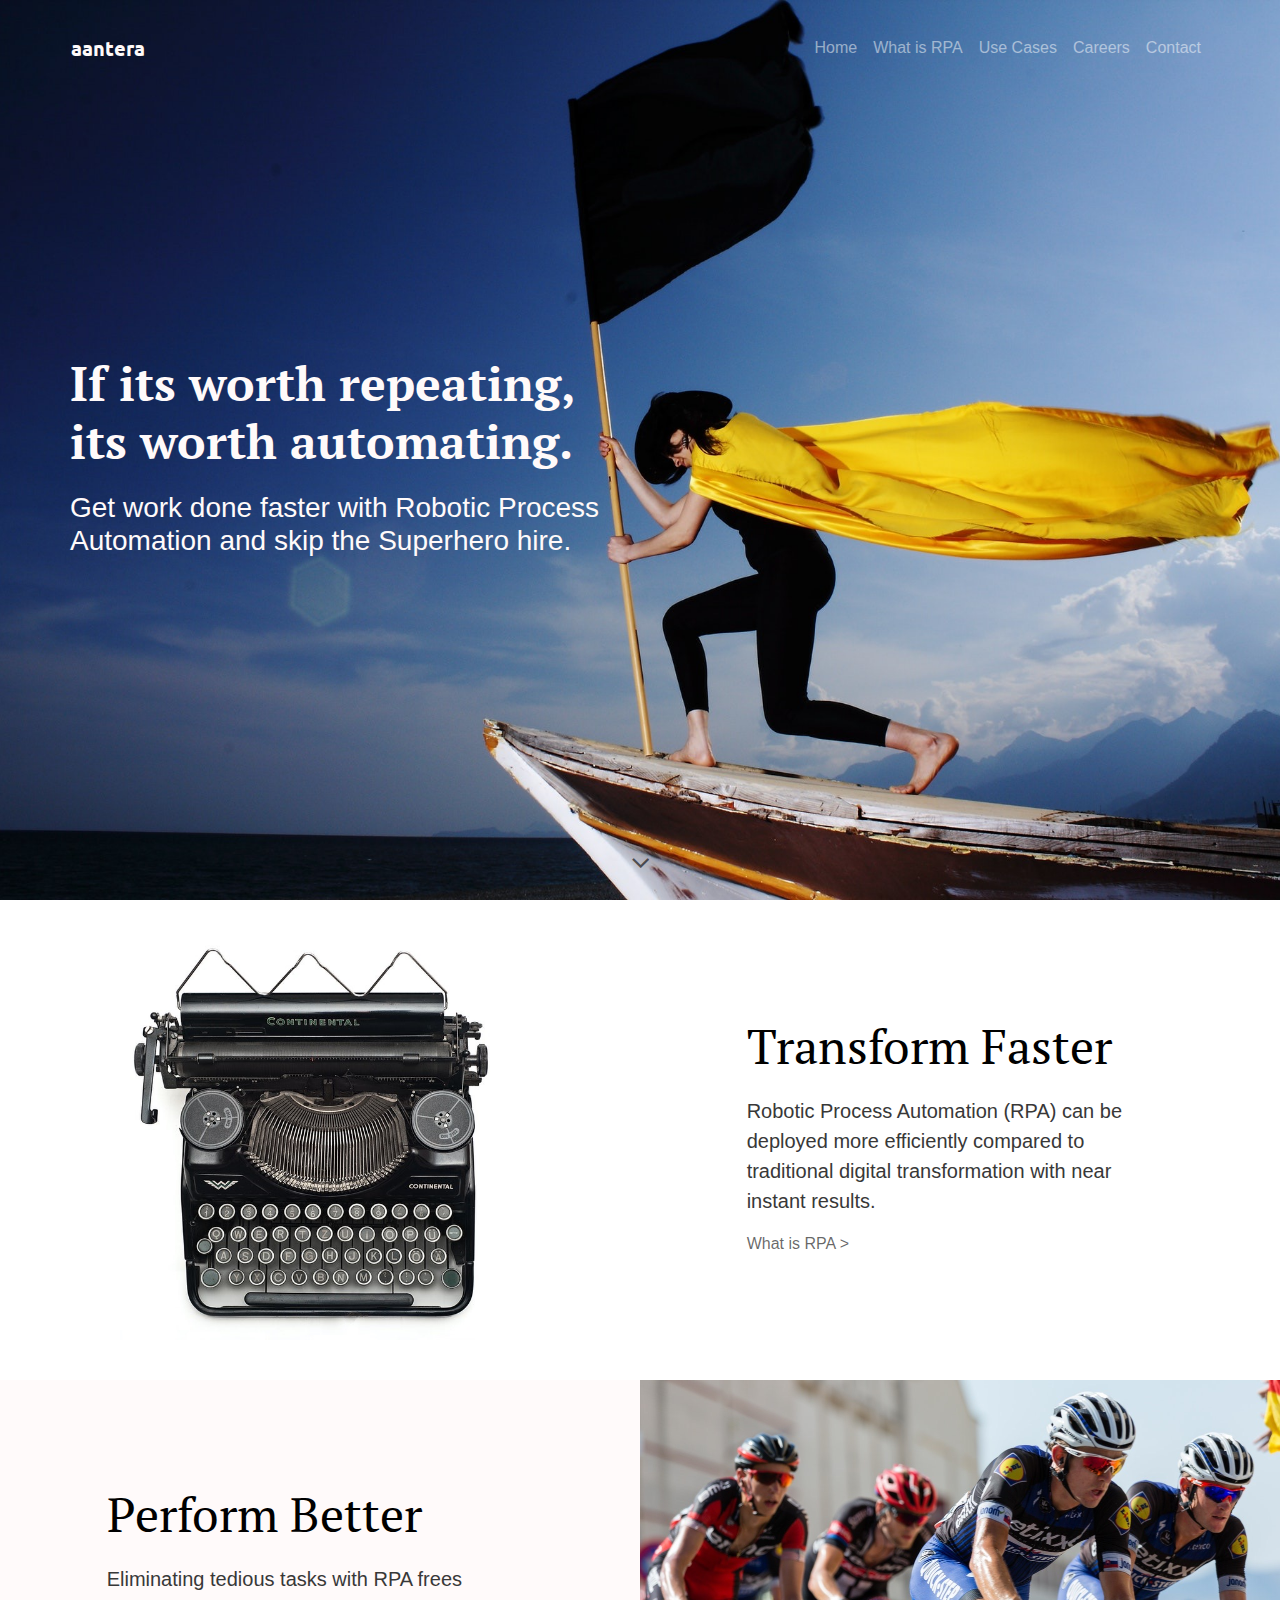
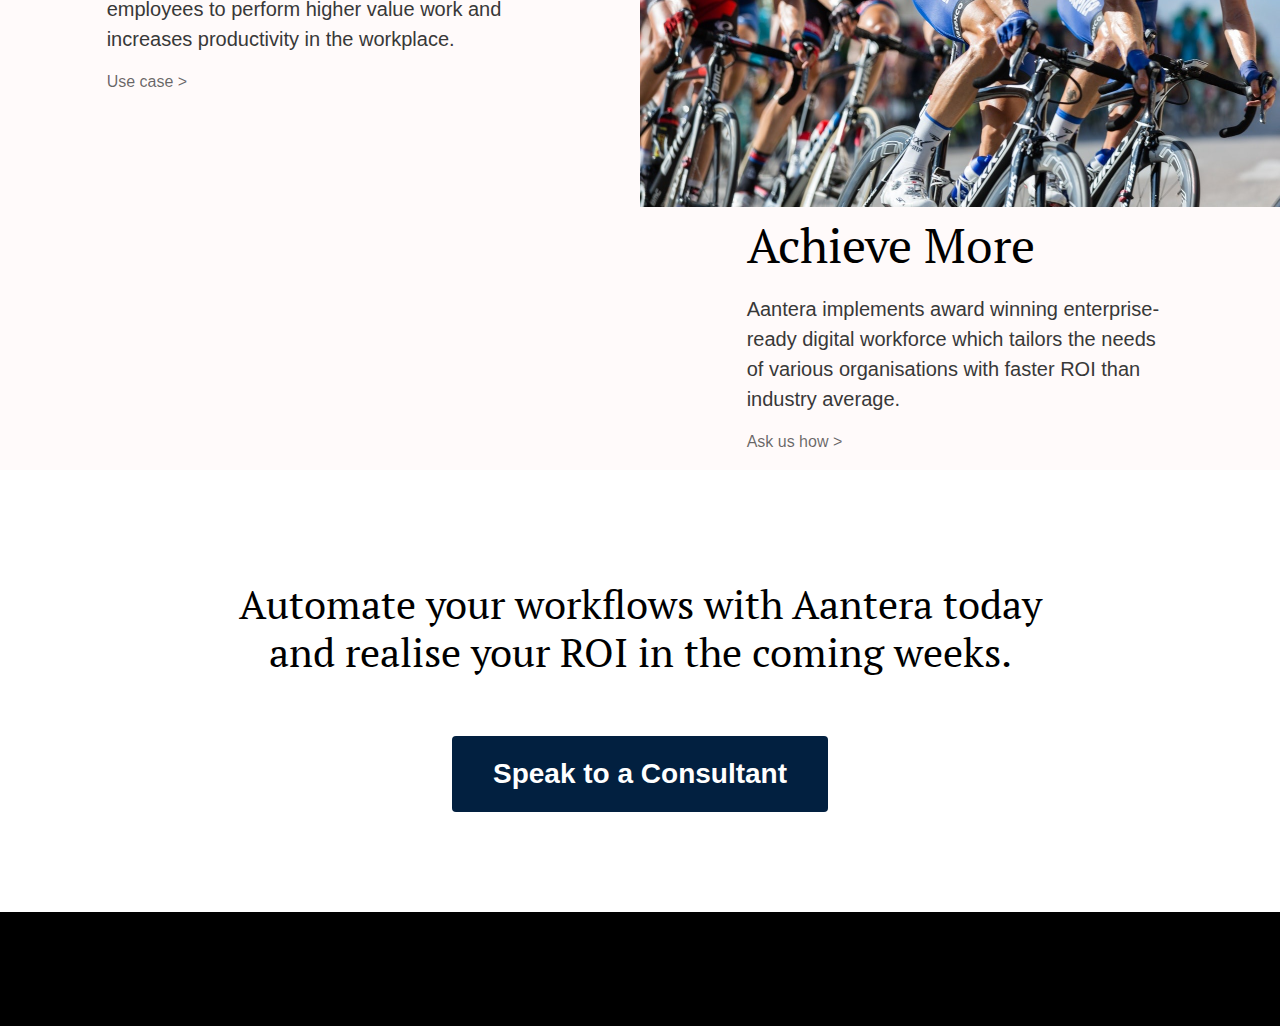
==== index.html @ 25831d87 "Add GA4 site tag" ====
<!doctype html>
<html>
<head>
    <meta charset="utf-8">
    <meta name="keywords" content="">
    <meta name="description" content="">
    <meta name="viewport" content="width=device-width, initial-scale=1.0, viewport-fit=cover">
    <link rel="shortcut icon" type="image/png" href="favicon.png">
    
	<link rel="stylesheet" type="text/css" href="./css/bootstrap.min.css?7105">
	<link rel="stylesheet" type="text/css" href="style.css?203">
	<link rel="stylesheet" type="text/css" href="./css/animate.min.css?2975">
	<link rel="stylesheet" type="text/css" href="./css/font-awesome.min.css">
	<link href='https://fonts.googleapis.com/css?family=Ubuntu&display=swap&subset=latin,latin-ext' rel='stylesheet' type='text/css'>
	<link href='https://fonts.googleapis.com/css?family=PT+Serif&display=swap&subset=latin,latin-ext' rel='stylesheet' type='text/css'>
    <title>Home</title>


    
<!-- Analytics -->
 <!-- Global site tag (gtag.js) - Google Analytics -->
<script async src="https://www.googletagmanager.com/gtag/js?id=G-9TZR28M04D"></script>
<script>
  window.dataLayer = window.dataLayer || [];
  function gtag(){dataLayer.push(arguments);}
  gtag('js', new Date());

  gtag('config', 'G-9TZR28M04D');
</script>
<!-- Analytics END -->
    
</head>
<body>

<!-- Preloader -->
<div id="page-loading-blocs-notifaction" class="page-preloader"></div>
<!-- Preloader END -->


<!-- Main container -->
<div class="page-container">
    
<!-- bloc-0 -->
<div class="bloc bloc-fill-screen bg-hero l-bloc" id="bloc-0">
	<div class="container fill-bloc-top-edge">
		<div class="row">
			<div class="col-12">
				<nav class="navbar row navbar-expand-md navbar-dark" role="navigation">
					<a class="navbar-brand link-style ltc-snow" href="index.html">aantera</a>
					<button id="nav-toggle" type="button" class="ui-navbar-toggler navbar-toggler border-0 p-0 mr-md-0 ml-auto" data-toggle="collapse" data-target=".navbar-33173" aria-expanded="false" aria-label="Toggle navigation">
						<span class="navbar-toggler-icon"></span>
					</button>
					<div class="collapse navbar-collapse navbar-33173">
						<ul class="site-navigation nav navbar-nav ml-auto">
							<li class="nav-item">
								<a href="index.html" class="nav-link">Home</a>
							</li>
							<li class="nav-item">
								<a href="what-is-rpa.html" class="a-btn nav-link">What is RPA</a>
							</li>
							<li class="nav-item">
								<a href="use-cases.html" class="a-btn nav-link">Use Cases</a>
							</li>
							<li class="nav-item">
								<a href="careers.html" class="a-btn nav-link">Careers</a>
							</li>
							<li class="nav-item">
								<a href="contact.html" class="a-btn nav-link">Contact</a>
							</li>
						</ul>
					</div>
				</nav>
			</div>
		</div>
	</div>
	<div class="container">
		<div class="row">
			<div class="col-lg-6 align-self-center col-md-7">
				<h1 class="mg-md text-center text-md-left h1-style tc-snow">
					<strong>If its worth repeating,<br>its worth automating.</strong><br>
				</h1>
				<h3 class="mg-md float-none text-center text-md-left tc-snow">
					Get work done faster with Robotic Process Automation and skip the Superhero hire.
				</h3>
			</div>
		</div>
	</div>
	<div class="container fill-bloc-bottom-edge">
		<div class="row">
			<div class="col-12">
				<div class="text-center">
					<a href="#" data-scroll-speed="1000" onclick="scrollToTarget('0',this)"><span class="fa fa-angle-down icon-md animated bounce animDelay08"></span></a>
				</div>
			</div>
		</div>
	</div>
</div>
<!-- bloc-0 END -->

<!-- bloc-1 -->
<div class="bloc full-width-bloc tc-dark-lava l-bloc" id="bloc-1">
	<div class="container ">
		<div class="row no-gutters">
			<div class="col-md-12 offset-lg--1 col-lg-6">
				<img src="img/lazyload-ph.png" data-src="img/typewriter.svg" class="img-fluid mx-auto d-block lazyload" alt="typewriter" />
			</div>
			<div class="align-self-center offset-md-1 col-md-10 col-sm-10 offset-sm-1 offset-1 col-10 offset-lg-1 col-lg-4">
				<h1 class="mg-md h1-style tc-black">
					Transform Faster
				</h1>
				<p class="p-style">
					Robotic Process Automation (RPA) can be deployed more efficiently compared to traditional digital transformation with near instant results.
				</p>
				<p class="p-color">
					<a href="what-is-rpa.html">What is RPA ></a><br>
				</p>
			</div>
		</div>
	</div>
</div>
<!-- bloc-1 END -->

<!-- bloc-2 -->
<div class="bloc full-width-bloc tc-dark-lava l-bloc" id="bloc-2">
	<div class="container ">
		<div class="row no-gutters bgc-snow">
			<div class="order-md-0 col-md-12 col-lg-6 order-lg-1 offset-lg-1">
				<img src="img/lazyload-ph.png" data-src="img/cycling.svg" class="img-fluid mx-auto d-block lazyload" alt="cycling" />
			</div>
			<div class="align-self-center offset-md-1 col-md-10 col-lg-4 col-sm-10 offset-sm-1 col-10 offset-1">
				<h2 class="mg-md h1-2-style tc-black">
					Perform Better
				</h2>
				<p class="p-style">
					Eliminating tedious tasks with RPA frees employees to perform higher value work and increases productivity in the workplace.
				</p>
				<p class="p-color">
					<a href="use-cases.html">Use case ></a><br>
				</p>
			</div>
		</div>
	</div>
</div>
<!-- bloc-2 END -->

<!-- bloc-3 -->
<div class="bloc full-width-bloc tc-dark-lava l-bloc" id="bloc-3">
	<div class="container ">
		<div class="row no-gutters bgc-snow">
			<div class="col-md-12 offset-lg--1 col-lg-6">
				<img src="img/lazyload-ph.png" data-src="img/achieve.svg" class="img-fluid mx-auto d-block lazyload" alt="achieve" />
			</div>
			<div class="align-self-center offset-md-1 col-md-10 col-sm-10 offset-sm-1 offset-1 col-10 offset-lg-1 col-lg-4">
				<h1 class="mg-md h1-feature-title-style tc-black">
					Achieve More
				</h1>
				<p class="p-5-style">
					Aantera implements award winning enterprise-ready digital workforce which tailors the needs of various organisations with faster ROI than industry average.
				</p>
				<p>
					<a href="contact.html">Ask us how ></a><br>
				</p>
			</div>
		</div>
	</div>
</div>
<!-- bloc-3 END -->

<!-- bloc-4 -->
<div class="bloc" id="bloc-4">
	<div class="container bloc-lg">
		<div class="row">
			<div class="col">
				<h1 class="mg-md tc-black h1-45106-style text-lg-center">
					Automate your workflows with Aantera today <br>and realise your ROI in the coming weeks.
				</h1>
				<div class="text-center">
					<p>
						<br>
					</p><a href="contact.html" class="btn btn-oxford-blue btn-style btn-xl">Speak to a Consultant</a>
				</div>
			</div>
		</div>
	</div>
</div>
<!-- bloc-4 END -->

<!-- ScrollToTop Button -->
<a class="bloc-button btn btn-d scrollToTop" onclick="scrollToTarget('1',this)"><span class="fa fa-chevron-up"></span></a>
<!-- ScrollToTop Button END-->


<!-- bloc-27 -->
<div class="bloc bgc-black d-bloc" id="bloc-27">
	<div class="container bloc-lg">
		<div class="row">
			<div class="col-12 col-sm-4">
				<h4 class="mg-md text-sm-left text-center">
					About
				</h4><a href="careers.html" class="a-btn a-block footer-link">Careers</a><a href="contact.html" class="a-btn a-block footer-link">Contact</a>
			</div>
			<div class="col-12 col-sm-4">
				<h4 class="mg-md text-sm-left text-center">
					Basics
				</h4><a href="what-is-rpa.html" class="a-btn a-block footer-link">What is RPA</a><a href="use-cases.html" class="a-btn a-block footer-link">RPA Use Cases</a>
			</div>
			<div class="col-12 col-sm-4">
				<h4 class="mg-md text-sm-left text-center">
					Company
				</h4><a href="terms.html" class="a-btn a-block footer-link">Terms of Use</a><a href="privacy.html" class="a-btn a-block footer-link">Privacy</a>
			</div>
		</div>
	</div>
</div>
<!-- bloc-27 END -->

</div>
<!-- Main container END -->
    

<script src="./js/jquery-3.5.1.min.js?3964"></script>
<script src="./js/bootstrap.bundle.min.js?2957"></script>
<script src="./js/blocs.min.js?8571"></script>
<script src="./js/lazysizes.min.js" defer></script>
<!-- Additional JS END -->


</body>
</html>
---- style.css ----
/*-----------------------------------------------------------------------------------
	    aantera
        Built with Blocs
-----------------------------------------------------------------------------------*/
 
body{
	margin:0;
	padding:0;
    background:#FFFFFF;
    overflow-x:hidden;
    -webkit-font-smoothing: antialiased;
    -moz-osx-font-smoothing: grayscale;
}
.page-container{overflow:hidden;} /* Prevents unwanted scroll space when scroll FX used. */
a,button{transition: background .3s ease-in-out;outline: none!important;} /* Prevent ugly blue glow on chrome and safari */
a:hover{text-decoration: none; cursor:pointer;}


/* Preloader */

.page-preloader{position: fixed;top: 0;bottom: 0;width: 100%;z-index:100000;background:#FFFFFF url("img/pageload-spinner.gif") no-repeat center center;animation-name: preloader-fade;animation-delay: 2s;animation-duration: 0.5s;animation-fill-mode: both;}
@keyframes preloader-fade {0% {opacity: 1;visibility: visible;}100% {opacity: 0;visibility: hidden;}}

/* = Blocs
-------------------------------------------------------------- */

.bloc{
	width:100%;
	clear:both;
	background: 50% 50% no-repeat;
	padding:0 50px;
	-webkit-background-size: cover;
	-moz-background-size: cover;
	-o-background-size: cover;
	background-size: cover;
	position:relative;
	display:flex;
}
.bloc .container{
	padding-left:0;
	padding-right:0;
}


/* Sizes */

.bloc-xxl{
	padding:200px 50px;
}
.bloc-lg{
	padding:100px 50px;
}
.bloc-sm{
	padding:20px 50px;
}

/* = Full Screen Blocs 
-------------------------------------------------------------- */

.bloc-fill-screen{
	min-height:100vh;
	display: flex;
	flex-direction: column;
	padding-top:20px;
	padding-bottom:20px;
}
.bloc-fill-screen > .container{
	align-self: flex-middle;
	flex-grow: 1;
	display: flex;
	flex-wrap: wrap;
}
.bloc-fill-screen > .container > .row{
	flex-grow: 1;
	align-self: center;
	width:100%;
}
.bloc-fill-screen .fill-bloc-top-edge, .bloc-fill-screen .fill-bloc-bottom-edge{
	flex-grow: 0;
}
.bloc-fill-screen .fill-bloc-top-edge{
	align-self: flex-start;
}
.bloc-fill-screen .fill-bloc-bottom-edge{
	align-self: flex-end;
}

/* = Full Width Blocs 
-------------------------------------------------------------- */

.full-width-bloc{
	padding-left:0;
	padding-right:0;
}
.full-width-bloc .row{
	margin-left:0;
	margin-right:0;
}
.full-width-bloc .container{
	width:100%;
	max-width:100%!important;
}
.full-width-bloc .carousel img{
	width:100%;
	height:auto;
}


/* Dark theme */

.d-bloc{
	color:rgba(255,255,255,.7);
}
.d-bloc button:hover{
	color:rgba(255,255,255,.9);
}
.d-bloc .icon-round,.d-bloc .icon-square,.d-bloc .icon-rounded,.d-bloc .icon-semi-rounded-a,.d-bloc .icon-semi-rounded-b{
	border-color:rgba(255,255,255,.9);
}
.d-bloc .divider-h span{
	border-color:rgba(255,255,255,.2);
}
.d-bloc .a-btn,.d-bloc .navbar a, .d-bloc a .icon-sm, .d-bloc a .icon-md, .d-bloc a .icon-lg, .d-bloc a .icon-xl, .d-bloc h1 a, .d-bloc h2 a, .d-bloc h3 a, .d-bloc h4 a, .d-bloc h5 a, .d-bloc h6 a, .d-bloc p a{
	color:rgba(255,255,255,.6);
}
.d-bloc .a-btn:hover,.d-bloc .navbar a:hover,.d-bloc a:hover .icon-sm, .d-bloc a:hover .icon-md, .d-bloc a:hover .icon-lg, .d-bloc a:hover .icon-xl, .d-bloc h1 a:hover, .d-bloc h2 a:hover, .d-bloc h3 a:hover, .d-bloc h4 a:hover, .d-bloc h5 a:hover, .d-bloc h6 a:hover, .d-bloc p a:hover{
	color:rgba(255,255,255,1);
}
.d-bloc .navbar-toggle .icon-bar{
	background:rgba(255,255,255,1);
}
.d-bloc .btn-wire,.d-bloc .btn-wire:hover{
	color:rgba(255,255,255,1);
	border-color:rgba(255,255,255,1);
}
.d-bloc .card{
	color:rgba(0,0,0,.5);
}
.d-bloc .card button:hover{
	color:rgba(0,0,0,.7);
}
.d-bloc .card icon{
	border-color:rgba(0,0,0,.7);
}
.d-bloc .card .divider-h span{
	border-color:rgba(0,0,0,.1);
}
.d-bloc .card .a-btn{
	color:rgba(0,0,0,.6);
}
.d-bloc .card .a-btn:hover{
	color:rgba(0,0,0,1);
}
.d-bloc .card .btn-wire, .d-bloc .card .btn-wire:hover{
	color:rgba(0,0,0,.7);
	border-color:rgba(0,0,0,.3);
}


/* Light theme */

.d-bloc .card,.l-bloc{
	color:rgba(0,0,0,.5);
}
.d-bloc .card button:hover,.l-bloc button:hover{
	color:rgba(0,0,0,.7);
}
.l-bloc .icon-round,.l-bloc .icon-square,.l-bloc .icon-rounded,.l-bloc .icon-semi-rounded-a,.l-bloc .icon-semi-rounded-b{
	border-color:rgba(0,0,0,.7);
}
.d-bloc .card .divider-h span,.l-bloc .divider-h span{
	border-color:rgba(0,0,0,.1);
}
.d-bloc .card .a-btn,.l-bloc .a-btn,.l-bloc .navbar a,.l-bloc a .icon-sm, .l-bloc a .icon-md, .l-bloc a .icon-lg, .l-bloc a .icon-xl, .l-bloc h1 a, .l-bloc h2 a, .l-bloc h3 a, .l-bloc h4 a, .l-bloc h5 a, .l-bloc h6 a, .l-bloc p a{
	color:rgba(0,0,0,.6);
}
.d-bloc .card .a-btn:hover,.l-bloc .a-btn:hover,.l-bloc .navbar a:hover, .l-bloc a:hover .icon-sm, .l-bloc a:hover .icon-md, .l-bloc a:hover .icon-lg, .l-bloc a:hover .icon-xl, .l-bloc h1 a:hover, .l-bloc h2 a:hover, .l-bloc h3 a:hover, .l-bloc h4 a:hover, .l-bloc h5 a:hover, .l-bloc h6 a:hover, .l-bloc p a:hover{
	color:rgba(0,0,0,1);
}
.l-bloc .navbar-toggle .icon-bar{
	color:rgba(0,0,0,.6);
}
.d-bloc .card .btn-wire,.d-bloc .card .btn-wire:hover,.l-bloc .btn-wire,.l-bloc .btn-wire:hover{
	color:rgba(0,0,0,.7);
	border-color:rgba(0,0,0,.3);
}


/* = NavBar
-------------------------------------------------------------- */

.hero .hero-nav{
	padding-left:inherit;
	padding-right:inherit;
}
.navbar-dark .nav .dropdown-menu .nav-link{
	color: rgb(64, 64, 64);
}
/* Handle Multi Level Navigation */.navbar-light .navbar-nav .nav-link {
	color: rgb(64, 64, 64);
}
.btco-menu li > a {
	padding: 10px 15px;
	color: #000;
}
.btco-menu .active a:focus,.btco-menu li a:focus ,.navbar > .show > a:focus{
	background: transparent;
	outline: 0;
}
.dropdown-menu .show > .dropdown-toggle::after{
	transform: rotate(-90deg);
}

/* = Bric adjustment margins
-------------------------------------------------------------- */

.mg-md{
	margin-top:10px;
	margin-bottom:20px;
}

/* = Buttons
-------------------------------------------------------------- */

.btn-d,.btn-d:hover,.btn-d:focus{
	color:#FFF;
	background:rgba(0,0,0,.3);
}

/* Prevent ugly blue glow on chrome and safari */
button{
	outline: none!important;
}

.btn-xl{
	padding: 16px 40px;
	font-size: 28px;
}
.a-block{
	width:100%;
	text-align:left;
	display: inline-block;
}
.text-center .a-block{
	text-align:center;
}

/* = Icons
-------------------------------------------------------------- */
.icon-md{
	font-size:30px!important;
}




.card-sq, .card-sq .card-header, .card-sq .card-footer{
	border-radius:0;
}
.card-rd{
	border-radius:30px;
}
.card-rd .card-header{
	border-radius:29px 29px 0 0;
}
.card-rd .card-footer{
	border-radius:0 0 29px 29px;
}





/* ScrollToTop button */

.scrollToTop{
	width:40px;
	height:40px;
	position:fixed;
	bottom:20px;
	right:20px;
	opacity: 0;
	z-index: 500;
	transition: all .3s ease-in-out;
}
.scrollToTop span{
	margin-top: 6px;
}
.showScrollTop{
	font-size: 14px;
	opacity: 1;
}

/* = Custom Styling
-------------------------------------------------------------- */

h1,h2,h3,h4,h5,h6,p,label,.btn,a{
	font-family:"Helvetica";
}
.container{
	max-width:1140px;
}
.h1-style{
	font-family:"PT Serif";
	font-size:48px;
}
.p-style{
	font-size:20px;
}
.h1-2-style{
	font-size:48px;
	font-family:"PT Serif";
}
.row-color{
	color:#ffffff;
}
.p-color{
	color:#000000;
}
.h1-feature-title-style{
	font-size:48px;
	font-family:"PT Serif";
}
.p-5-style{
	font-size:20px;
}
.link-style{
	font-family:Ubuntu;
	font-weight:bold;
}
.p-7-style{
	font-size:20px;
}
.h1-4-style{
	font-family:"PT Serif";
}
.h1-benefits-style{
	font-family:"PT Serif";
}
.p-8-style{
	font-size:20px;
}
.h1-6-style{
	font-family:"PT Serif";
}
.h1-7-style{
	font-family:"PT Serif";
}
.p-9-style{
	font-size:20px;
}
.p-10-style{
	font-size:20px;
}
.h1-11-style{
	font-family:"PT Serif";
}
.h1-12-style{
	font-family:"PT Serif";
}
.h1-13-style{
	font-family:"PT Serif";
}
.p-11-style{
	font-size:20px;
}
.p-12-style{
	font-size:20px;
}
.p-13-style{
	font-size:20px;
}
.h1-12998-style{
	font-family:"PT Serif";
}
.p-971-style{
	font-size:20px;
}
.img-style{
	width:555px;
}
.h1-use-cases-style{
	font-family:"PT Serif";
	font-size:50px;
}
.h1-24864-style{
	font-family:"PT Serif";
}
.h1-human-resource-style{
	font-family:"PT Serif";
}
.p-18915-style{
	font-size:20px;
}
.h1-careers-style{
	font-family:"PT Serif";
	font-size:50px;
}
.h3-style{
	font-family:"PT Serif";
}
.p-15-style{
	font-size:20px;
}
.h1-what-is-rpa-style{
	font-family:"PT Serif";
	font-size:50px;
}
.h1-contact-us-style{
	font-size:50px;
	font-family:"PT Serif";
}
.h3-terms-of-use-style{
	font-family:"PT Serif";
}
.link-aantera-style{
	font-family:Ubuntu;
	font-weight:bold;
}
.link-0-style{
	font-family:Ubuntu;
	font-weight:bold;
}
.link-0-aantera-style{
	font-family:Ubuntu;
	font-weight:bold;
}
.link-29120-style{
	font-family:Ubuntu;
	font-weight:bold;
}
.link-2593-style{
	font-family:Ubuntu;
	font-weight:bold;
}
.link-company-style{
	font-weight:bold;
	font-family:Ubuntu;
}
.h1-45106-style{
	font-family:"PT Serif";
}
.btn-style{
	font-weight:bold;
}
.h1-20-style{
	font-family:"PT Serif";
}
.p-17-style{
	font-size:20px;
}

/* = Colour
-------------------------------------------------------------- */

/* Background colour styles */

.bgc-snow{
	background-color:#FFFAFA;
}
.bgc-black{
	background-color:#000000;
}

/* Text colour styles */

.tc-snow{
	color:#FFFAFA!important;
}
.tc-dark-lava{
	color:#383838!important;
}
.tc-black{
	color:#000000!important;
}
.tc-azure{
	color:#007FFF!important;
}

/* Button colour styles */

.btn-oxford-blue{
	background:#022040;
	color:#FFFFFF!important;
}
.btn-oxford-blue:hover{
	background:#021a33!important;
	color:#FFFFFF!important;
}

/* Link colour styles */

.ltc-snow{
	color:#FFFAFA!important;
}
.ltc-snow:hover{
	color:#ccc8c8!important;
}
.ltc-dark-lava{
	color:#383838!important;
}
.ltc-dark-lava:hover{
	color:#2d2d2d!important;
}

/* Bloc image backgrounds */

.bg-hero{
	background-image:url("img/hero.svg");
}
.bg-what-is-rpa-dark{
	background-image:url("img/what-is-rpa-dark.jpg");
}
.bg-use-cases{
	background-image:url("img/use-cases.jpg");
}
.bg-careers-dark{
	background-image:url("img/careers-dark.jpg");
}
.bg-contact-us-dark{
	background-image:url("img/contact-us-dark.jpg");
}

/* = Custom Bric Data
-------------------------------------------------------------- */



/* = Mobile adjustments 
-------------------------------------------------------------- */
@media (max-width: 1024px)
{
    .bloc{
        padding-left: 20px; 
        padding-right: 20px;  
    }
    .bloc.full-width-bloc, .bloc-tile-2.full-width-bloc .container, .bloc-tile-3.full-width-bloc .container, .bloc-tile-4.full-width-bloc .container{
        padding-left: 0; 
        padding-right: 0;  
    }
}
@media (max-width: 991px)
{
    .container{width:100%;}
    .page-container{overflow: hidden;position: relative;} /* Prevent unwanted side scroll on mobile */
    .bloc{padding-left: constant(safe-area-inset-left);padding-right: constant(safe-area-inset-right);} /* iPhone X Notch Support*/
    .bloc-group, .bloc-group .bloc{display:block;width:100%;}
}
@media (max-width: 767px)
{
    .page-container{
        overflow: hidden;
        position:relative;
    }
    .bloc-tile-2 .container, .bloc-tile-3 .container, .bloc-tile-4 .container{
        padding-left:0;padding-right:0;
    }
    .a-block{
        padding:0 10px;
    }
    .btn-dwn{
       display:none; 
    }
    .voffset{
        margin-top:5px;
    }
    .voffset-md{
        margin-top:20px;
    }
    .voffset-lg{
        margin-top:30px;
    }
    form{
        padding:5px;
    }
    .close-lightbox{
        display:inline-block;
    }
    .blocsapp-device-iphone5{
	   background-size: 216px 425px;
	   padding-top:60px;
	   width:216px;
	   height:425px;
    }
    .blocsapp-device-iphone5 img{
	   width: 180px;
	   height: 320px;
    }
}
@media (max-width: 575px){
	.footer-link{
		text-align:center;
	}
	
}
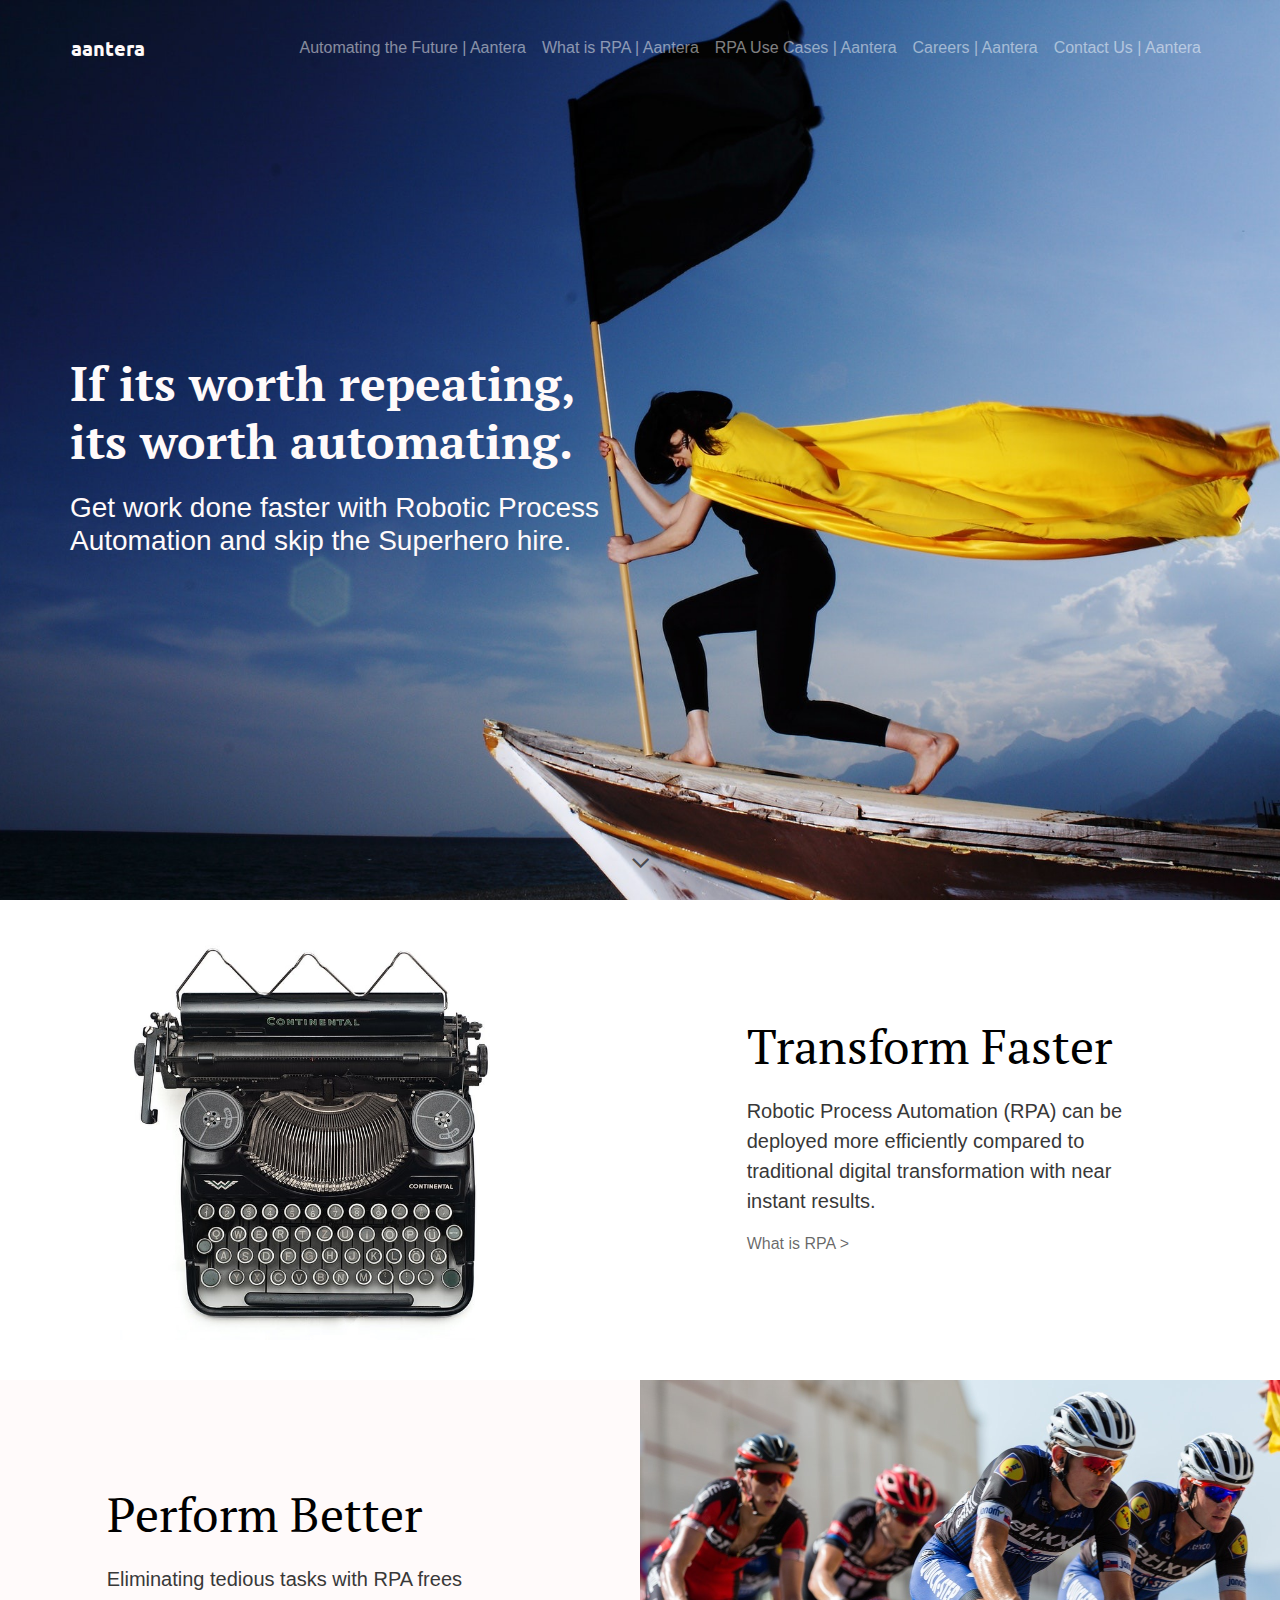
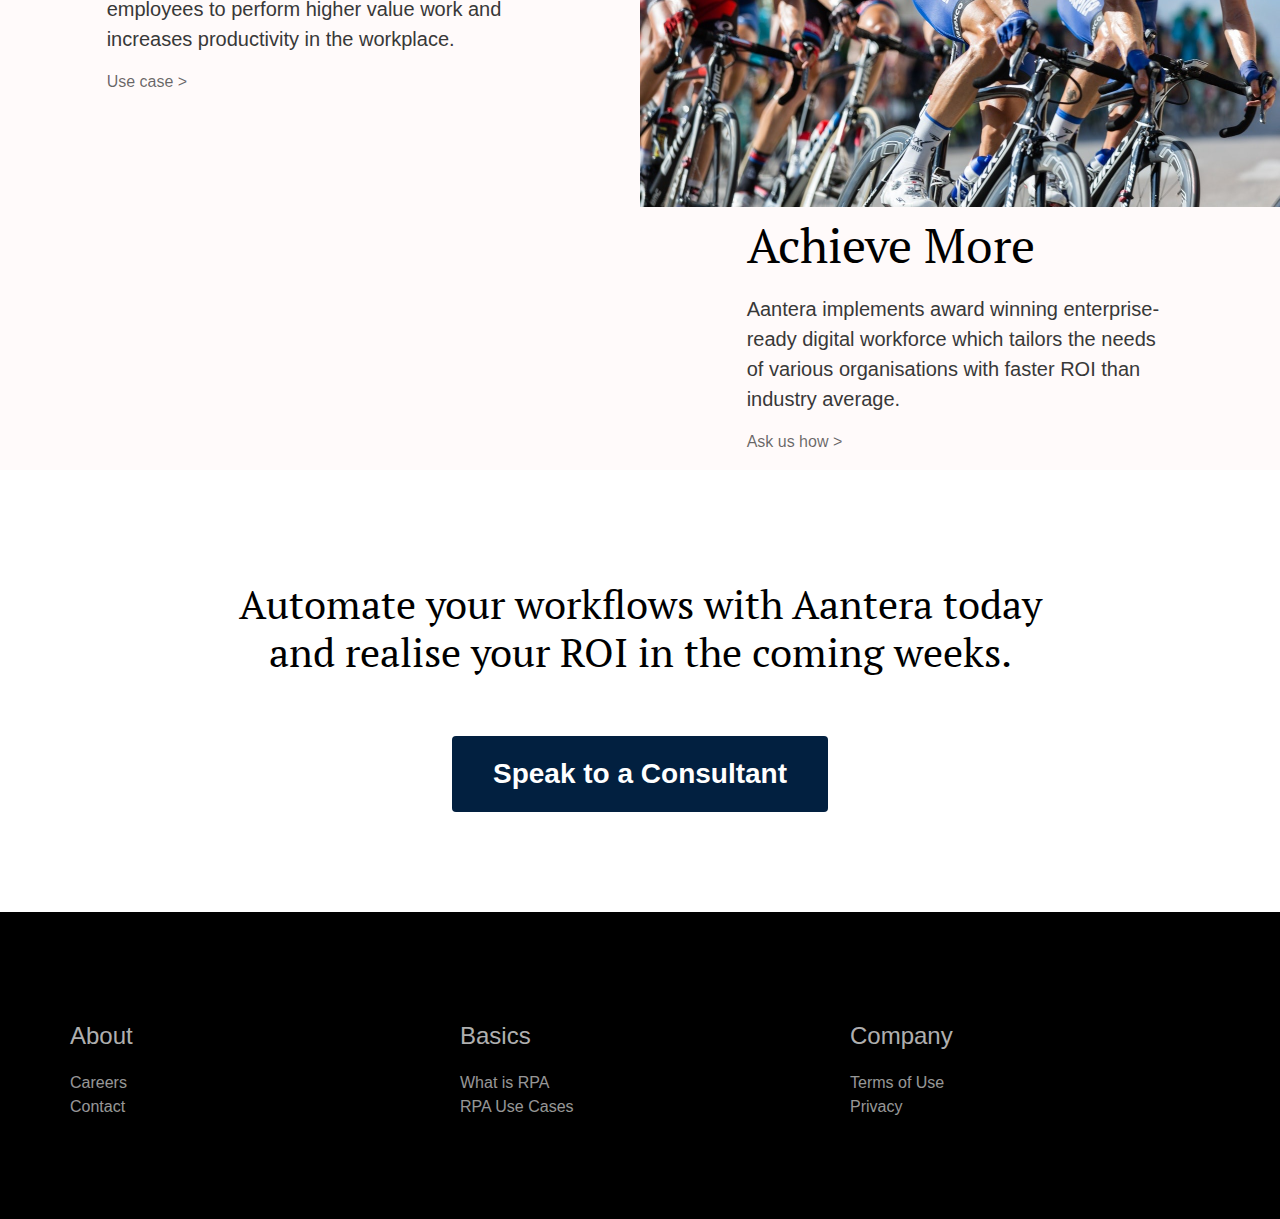
==== commit e7362565: "Add tag scripts + SEO titles" ====
--- a/index.html
+++ b/index.html
@@ -2,23 +2,31 @@
 <html>
 <head>
     <meta charset="utf-8">
-    <meta name="keywords" content="">
-    <meta name="description" content="">
+    <meta name="keywords" content="Robotic Process Automation RPA Malaysia Singapore Australia">
+    <meta name="description" content="Aantera is a RPA consulting firm. We implement automation across all industries within the APAC region.">
     <meta name="viewport" content="width=device-width, initial-scale=1.0, viewport-fit=cover">
     <link rel="shortcut icon" type="image/png" href="favicon.png">
     
-	<link rel="stylesheet" type="text/css" href="./css/bootstrap.min.css?7105">
-	<link rel="stylesheet" type="text/css" href="style.css?203">
-	<link rel="stylesheet" type="text/css" href="./css/animate.min.css?2975">
+	<link rel="stylesheet" type="text/css" href="./css/bootstrap.min.css?23">
+	<link rel="stylesheet" type="text/css" href="style.css?2954">
+	<link rel="stylesheet" type="text/css" href="./css/animate.min.css?3291">
 	<link rel="stylesheet" type="text/css" href="./css/font-awesome.min.css">
 	<link href='https://fonts.googleapis.com/css?family=Ubuntu&display=swap&subset=latin,latin-ext' rel='stylesheet' type='text/css'>
 	<link href='https://fonts.googleapis.com/css?family=PT+Serif&display=swap&subset=latin,latin-ext' rel='stylesheet' type='text/css'>
-    <title>Home</title>
+    <title>Automating the Future | Aantera</title>
 
 
     
 <!-- Analytics -->
- <!-- Global site tag (gtag.js) - Google Analytics -->
+<!-- Google Tag Manager -->
+<script>(function(w,d,s,l,i){w[l]=w[l]||[];w[l].push({'gtm.start':
+new Date().getTime(),event:'gtm.js'});var f=d.getElementsByTagName(s)[0],
+j=d.createElement(s),dl=l!='dataLayer'?'&l='+l:'';j.async=true;j.src=
+'https://www.googletagmanager.com/gtm.js?id='+i+dl;f.parentNode.insertBefore(j,f);
+})(window,document,'script','dataLayer','GTM-5V8T5Q5');</script>
+<!-- End Google Tag Manager -->
+
+<!-- Global site tag (gtag.js) - Google Analytics -->
 <script async src="https://www.googletagmanager.com/gtag/js?id=G-9TZR28M04D"></script>
 <script>
   window.dataLayer = window.dataLayer || [];
@@ -31,6 +39,11 @@
     
 </head>
 <body>
+
+<!-- Google Tag Manager (noscript) -->
+<noscript><iframe src="https://www.googletagmanager.com/ns.html?id=GTM-5V8T5Q5"
+height="0" width="0" style="display:none;visibility:hidden"></iframe></noscript>
+<!-- End Google Tag Manager (noscript) -->
 
 <!-- Preloader -->
 <div id="page-loading-blocs-notifaction" class="page-preloader"></div>
@@ -53,19 +66,19 @@
 					<div class="collapse navbar-collapse navbar-33173">
 						<ul class="site-navigation nav navbar-nav ml-auto">
 							<li class="nav-item">
-								<a href="index.html" class="nav-link">Home</a>
-							</li>
-							<li class="nav-item">
-								<a href="what-is-rpa.html" class="a-btn nav-link">What is RPA</a>
-							</li>
-							<li class="nav-item">
-								<a href="use-cases.html" class="a-btn nav-link">Use Cases</a>
-							</li>
-							<li class="nav-item">
-								<a href="careers.html" class="a-btn nav-link">Careers</a>
-							</li>
-							<li class="nav-item">
-								<a href="contact.html" class="a-btn nav-link">Contact</a>
+								<a href="index.html" class="nav-link">Automating the Future | Aantera</a>
+							</li>
+							<li class="nav-item">
+								<a href="what-is-rpa.html" class="a-btn nav-link">What is RPA | Aantera</a>
+							</li>
+							<li class="nav-item">
+								<a href="use-cases.html" class="a-btn nav-link">RPA Use Cases | Aantera</a>
+							</li>
+							<li class="nav-item">
+								<a href="careers.html" class="a-btn nav-link">Careers | Aantera</a>
+							</li>
+							<li class="nav-item">
+								<a href="contact.html" class="a-btn nav-link">Contact Us | Aantera</a>
 							</li>
 						</ul>
 					</div>
@@ -218,9 +231,9 @@
 <!-- Main container END -->
     
 
-<script src="./js/jquery-3.5.1.min.js?3964"></script>
-<script src="./js/bootstrap.bundle.min.js?2957"></script>
-<script src="./js/blocs.min.js?8571"></script>
+<script src="./js/jquery-3.5.1.min.js?2849"></script>
+<script src="./js/bootstrap.bundle.min.js?7067"></script>
+<script src="./js/blocs.min.js?5862"></script>
 <script src="./js/lazysizes.min.js" defer></script>
 <!-- Additional JS END -->
 
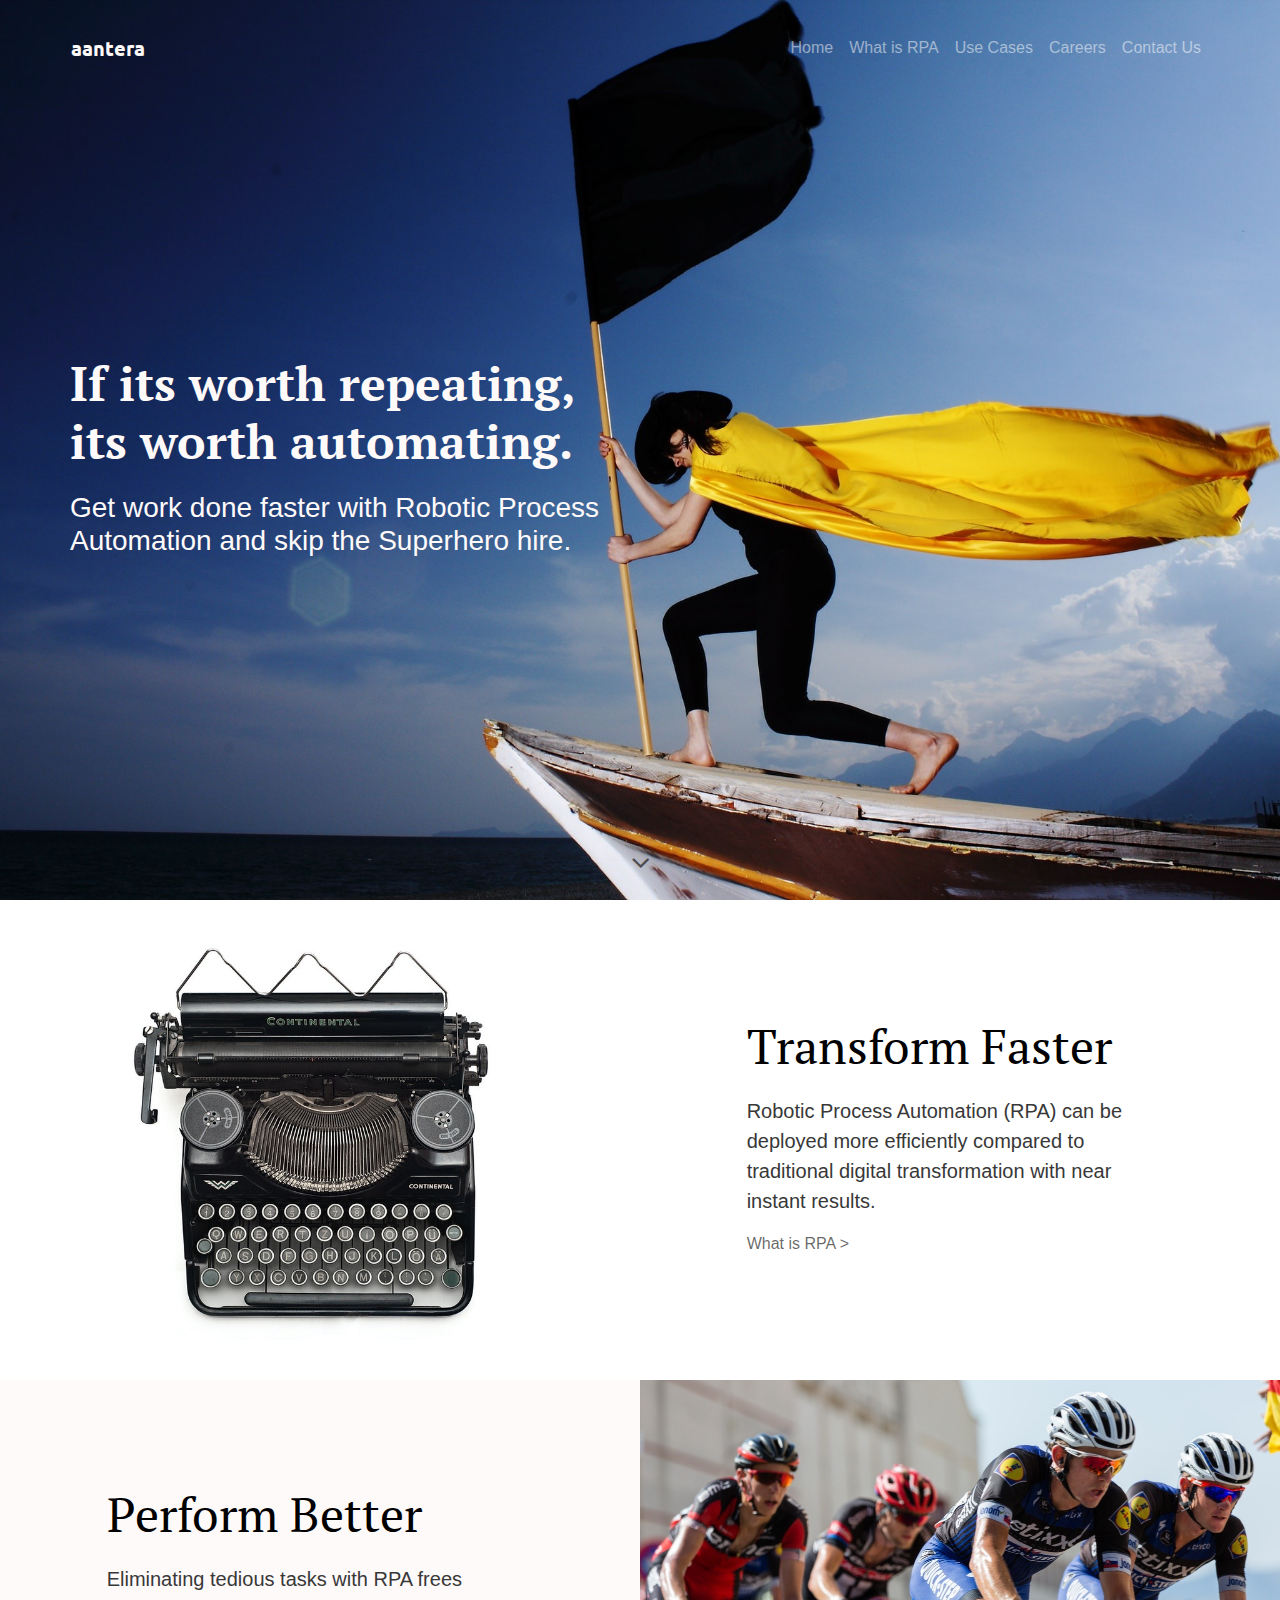
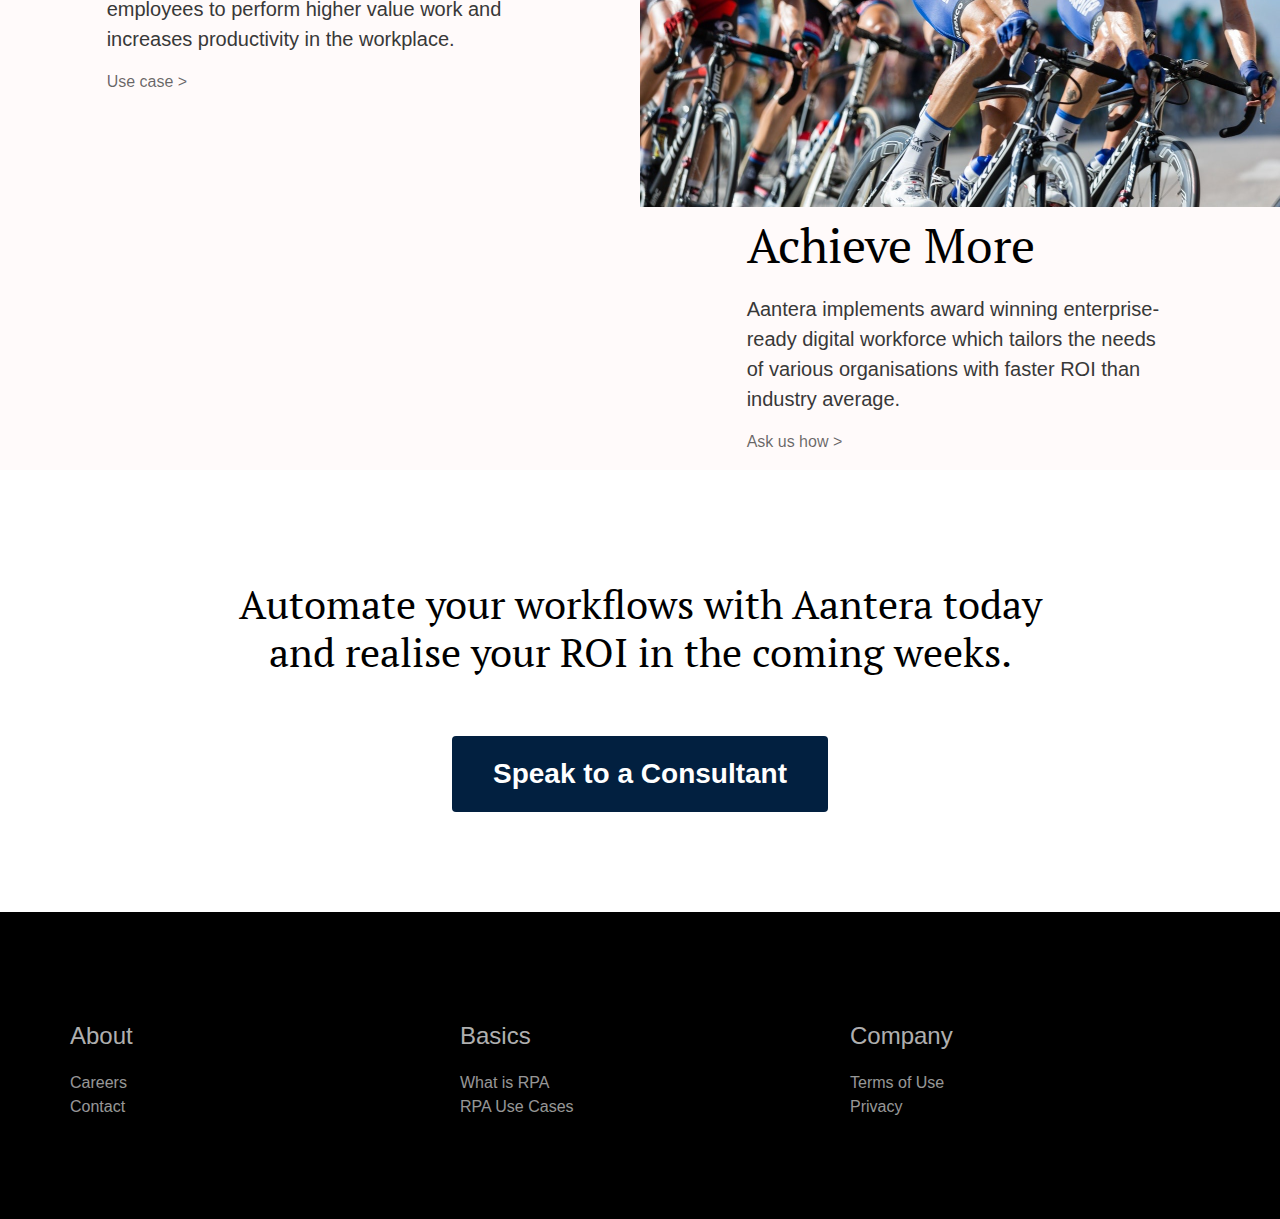
==== commit b6b4e479: "Update meta tags" ====
--- a/index.html
+++ b/index.html
@@ -3,13 +3,13 @@
 <head>
     <meta charset="utf-8">
     <meta name="keywords" content="Robotic Process Automation RPA Malaysia Singapore Australia">
-    <meta name="description" content="Aantera is a RPA consulting firm. We implement automation across all industries within the APAC region.">
+    <meta name="description" content="Aantera is a RPA consulting firm based in Kuala Lumpur. We automate business processes across all industries in Malaysia, Singapore and Australia.">
     <meta name="viewport" content="width=device-width, initial-scale=1.0, viewport-fit=cover">
     <link rel="shortcut icon" type="image/png" href="favicon.png">
     
-	<link rel="stylesheet" type="text/css" href="./css/bootstrap.min.css?23">
-	<link rel="stylesheet" type="text/css" href="style.css?2954">
-	<link rel="stylesheet" type="text/css" href="./css/animate.min.css?3291">
+	<link rel="stylesheet" type="text/css" href="./css/bootstrap.min.css?7245">
+	<link rel="stylesheet" type="text/css" href="style.css?8834">
+	<link rel="stylesheet" type="text/css" href="./css/animate.min.css?6827">
 	<link rel="stylesheet" type="text/css" href="./css/font-awesome.min.css">
 	<link href='https://fonts.googleapis.com/css?family=Ubuntu&display=swap&subset=latin,latin-ext' rel='stylesheet' type='text/css'>
 	<link href='https://fonts.googleapis.com/css?family=PT+Serif&display=swap&subset=latin,latin-ext' rel='stylesheet' type='text/css'>
@@ -40,11 +40,6 @@
 </head>
 <body>
 
-<!-- Google Tag Manager (noscript) -->
-<noscript><iframe src="https://www.googletagmanager.com/ns.html?id=GTM-5V8T5Q5"
-height="0" width="0" style="display:none;visibility:hidden"></iframe></noscript>
-<!-- End Google Tag Manager (noscript) -->
-
 <!-- Preloader -->
 <div id="page-loading-blocs-notifaction" class="page-preloader"></div>
 <!-- Preloader END -->
@@ -66,19 +61,19 @@
 					<div class="collapse navbar-collapse navbar-33173">
 						<ul class="site-navigation nav navbar-nav ml-auto">
 							<li class="nav-item">
-								<a href="index.html" class="nav-link">Automating the Future | Aantera</a>
-							</li>
-							<li class="nav-item">
-								<a href="what-is-rpa.html" class="a-btn nav-link">What is RPA | Aantera</a>
-							</li>
-							<li class="nav-item">
-								<a href="use-cases.html" class="a-btn nav-link">RPA Use Cases | Aantera</a>
-							</li>
-							<li class="nav-item">
-								<a href="careers.html" class="a-btn nav-link">Careers | Aantera</a>
-							</li>
-							<li class="nav-item">
-								<a href="contact.html" class="a-btn nav-link">Contact Us | Aantera</a>
+								<a href="index.html" class="nav-link">Home</a>
+							</li>
+							<li class="nav-item">
+								<a href="what-is-rpa.html" class="a-btn nav-link">What is RPA</a>
+							</li>
+							<li class="nav-item">
+								<a href="use-cases.html" class="a-btn nav-link">Use Cases</a>
+							</li>
+							<li class="nav-item">
+								<a href="careers.html" class="a-btn nav-link">Careers</a>
+							</li>
+							<li class="nav-item">
+								<a href="contact-us.html" class="a-btn nav-link">Contact Us</a>
 							</li>
 						</ul>
 					</div>
@@ -171,7 +166,7 @@
 					Aantera implements award winning enterprise-ready digital workforce which tailors the needs of various organisations with faster ROI than industry average.
 				</p>
 				<p>
-					<a href="contact.html">Ask us how ></a><br>
+					<a href="contact-us.html">Ask us how ></a><br>
 				</p>
 			</div>
 		</div>
@@ -190,7 +185,7 @@
 				<div class="text-center">
 					<p>
 						<br>
-					</p><a href="contact.html" class="btn btn-oxford-blue btn-style btn-xl">Speak to a Consultant</a>
+					</p><a href="contact-us.html" class="btn btn-oxford-blue btn-style btn-xl">Speak to a Consultant</a>
 				</div>
 			</div>
 		</div>
@@ -210,7 +205,7 @@
 			<div class="col-12 col-sm-4">
 				<h4 class="mg-md text-sm-left text-center">
 					About
-				</h4><a href="careers.html" class="a-btn a-block footer-link">Careers</a><a href="contact.html" class="a-btn a-block footer-link">Contact</a>
+				</h4><a href="careers.html" class="a-btn a-block footer-link">Careers</a><a href="contact-us.html" class="a-btn a-block footer-link">Contact</a>
 			</div>
 			<div class="col-12 col-sm-4">
 				<h4 class="mg-md text-sm-left text-center">
@@ -231,9 +226,9 @@
 <!-- Main container END -->
     
 
-<script src="./js/jquery-3.5.1.min.js?2849"></script>
-<script src="./js/bootstrap.bundle.min.js?7067"></script>
-<script src="./js/blocs.min.js?5862"></script>
+<script src="./js/jquery-3.5.1.min.js?1702"></script>
+<script src="./js/bootstrap.bundle.min.js?2920"></script>
+<script src="./js/blocs.min.js?4094"></script>
 <script src="./js/lazysizes.min.js" defer></script>
 <!-- Additional JS END -->
 
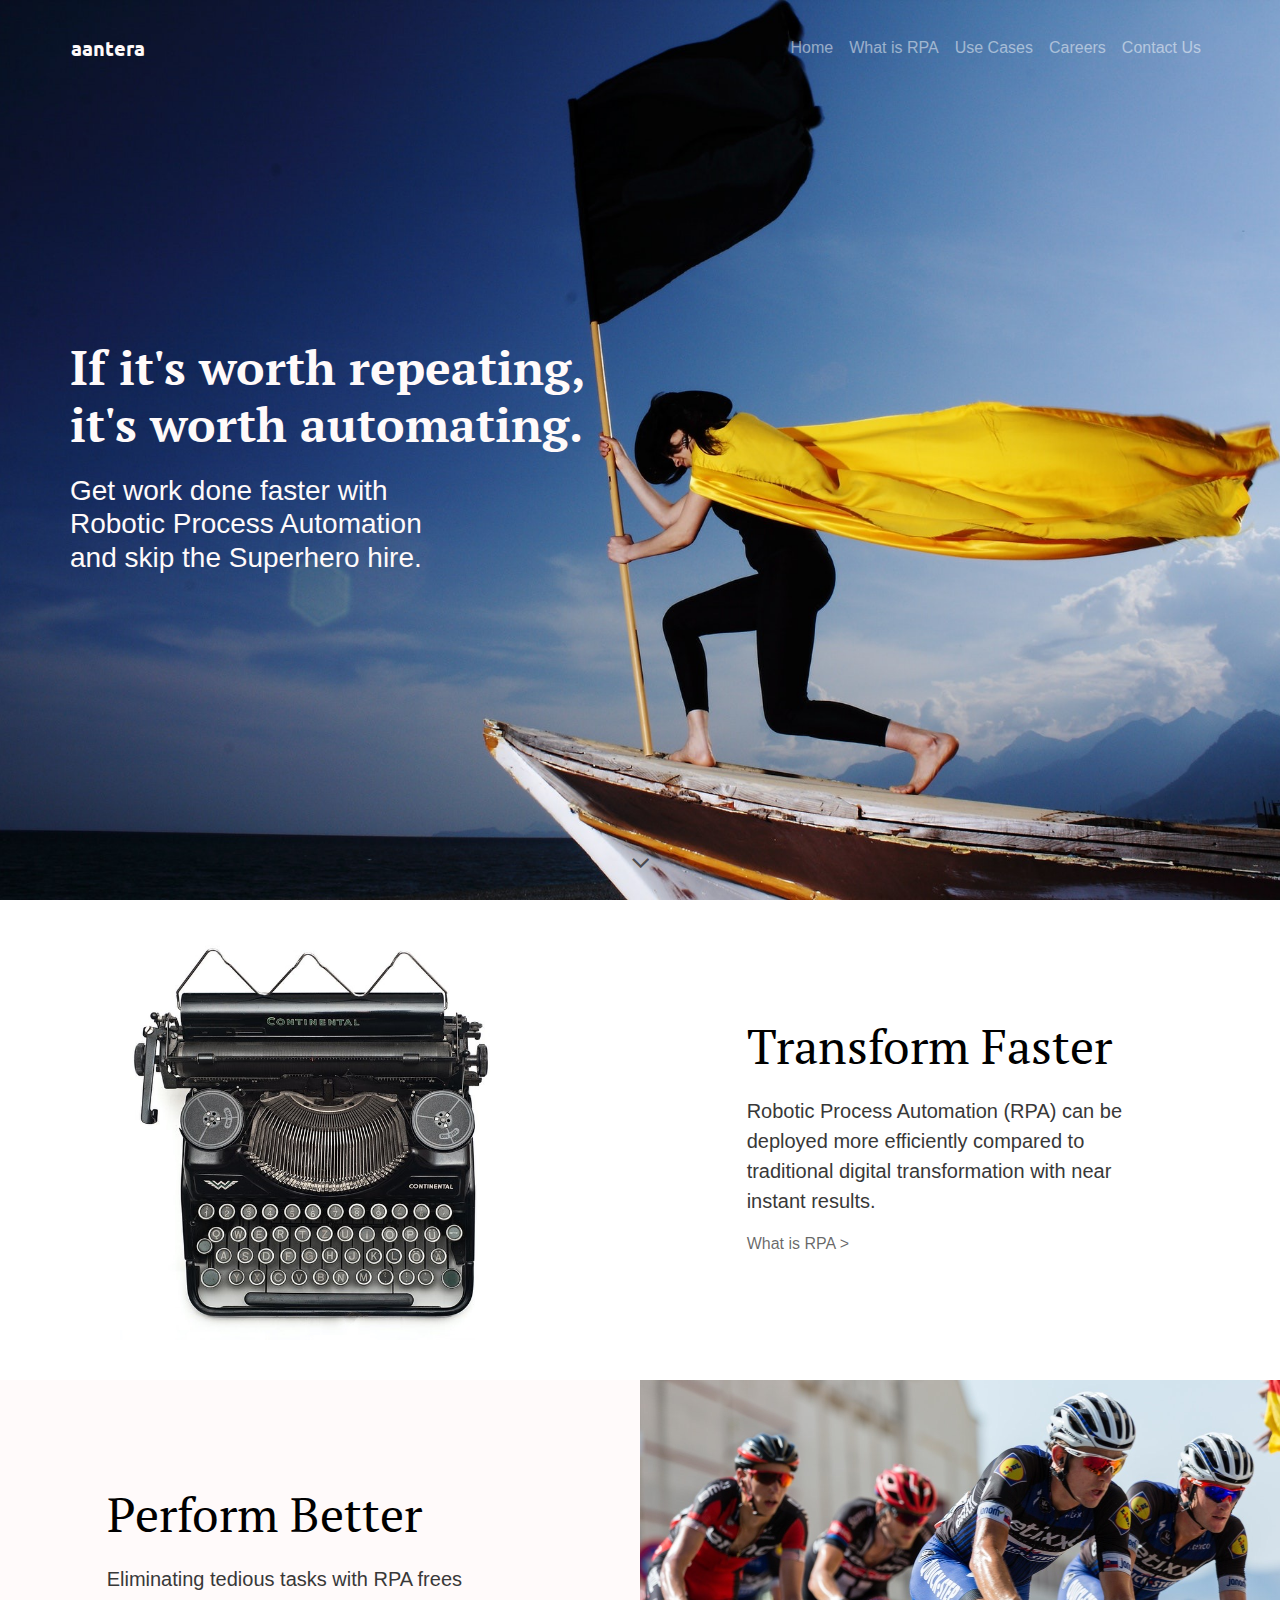
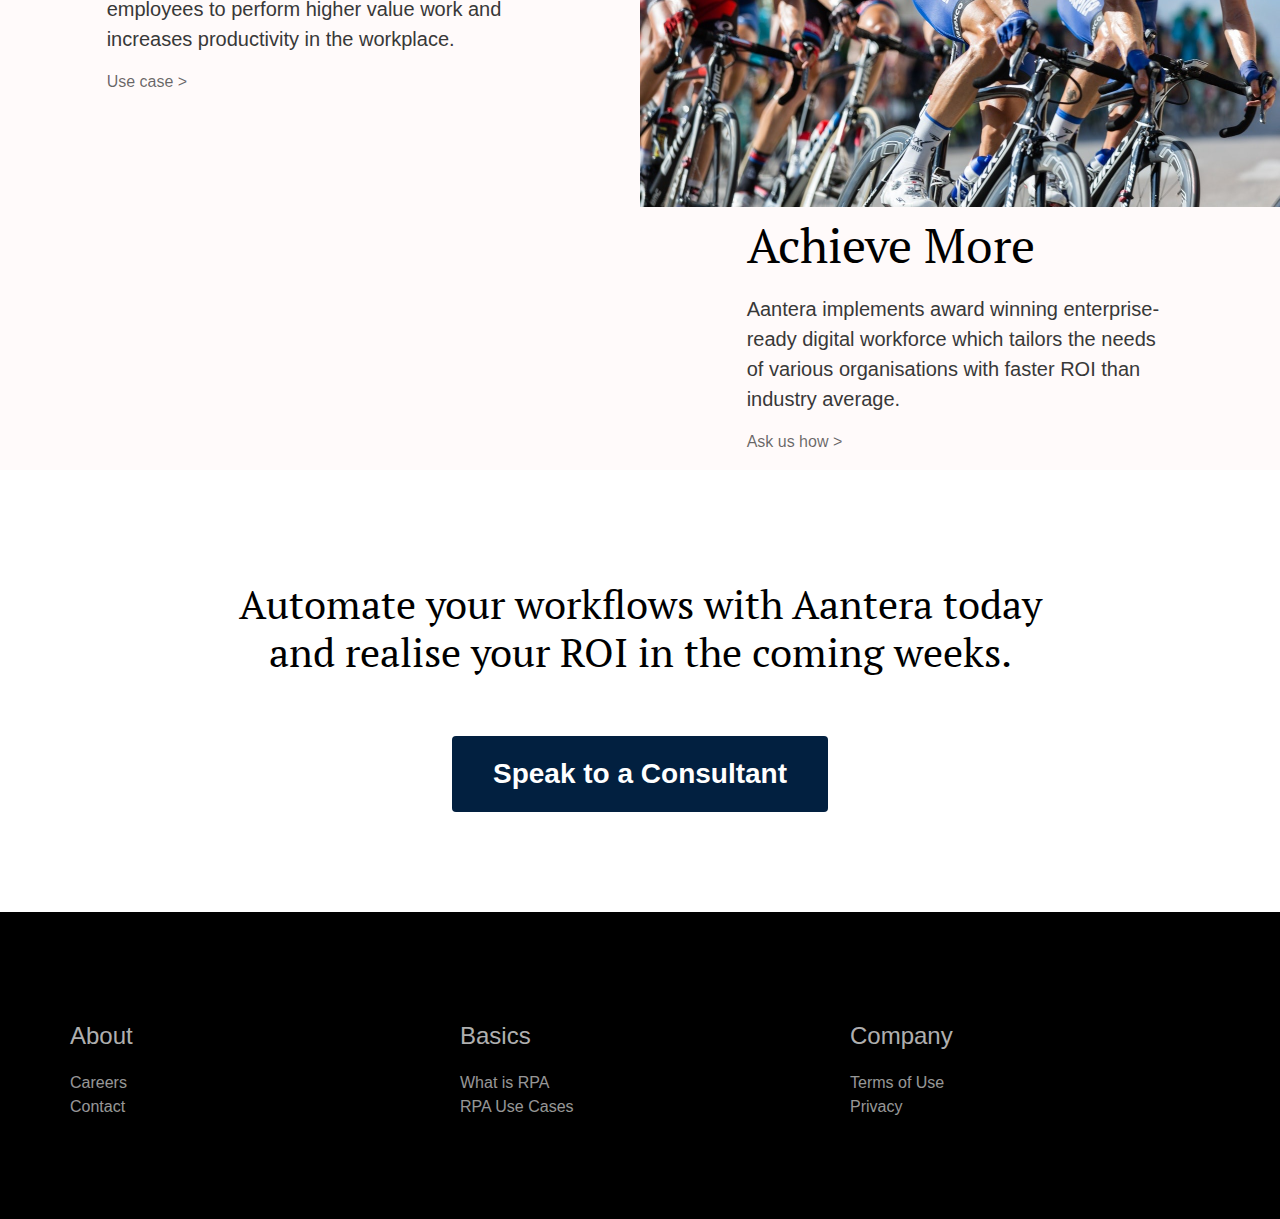
==== commit dfa2b15f: "fix grammar errors" ====
--- a/index.html
+++ b/index.html
@@ -7,13 +7,13 @@
     <meta name="viewport" content="width=device-width, initial-scale=1.0, viewport-fit=cover">
     <link rel="shortcut icon" type="image/png" href="favicon.png">
     
-	<link rel="stylesheet" type="text/css" href="./css/bootstrap.min.css?7245">
-	<link rel="stylesheet" type="text/css" href="style.css?8834">
-	<link rel="stylesheet" type="text/css" href="./css/animate.min.css?6827">
+	<link rel="stylesheet" type="text/css" href="./css/bootstrap.min.css?4563">
+	<link rel="stylesheet" type="text/css" href="style.css?5442">
+	<link rel="stylesheet" type="text/css" href="./css/animate.min.css?1424">
 	<link rel="stylesheet" type="text/css" href="./css/font-awesome.min.css">
 	<link href='https://fonts.googleapis.com/css?family=Ubuntu&display=swap&subset=latin,latin-ext' rel='stylesheet' type='text/css'>
 	<link href='https://fonts.googleapis.com/css?family=PT+Serif&display=swap&subset=latin,latin-ext' rel='stylesheet' type='text/css'>
-    <title>Automating the Future | Aantera</title>
+    <title>Home</title>
 
 
     
@@ -85,10 +85,10 @@
 		<div class="row">
 			<div class="col-lg-6 align-self-center col-md-7">
 				<h1 class="mg-md text-center text-md-left h1-style tc-snow">
-					<strong>If its worth repeating,<br>its worth automating.</strong><br>
+					<strong>If it's worth repeating,<br>it's worth automating.</strong><br>
 				</h1>
 				<h3 class="mg-md float-none text-center text-md-left tc-snow">
-					Get work done faster with Robotic Process Automation and skip the Superhero hire.
+					Get work done faster with <br>Robotic Process Automation <br>and skip the Superhero hire.
 				</h3>
 			</div>
 		</div>
@@ -175,7 +175,7 @@
 <!-- bloc-3 END -->
 
 <!-- bloc-4 -->
-<div class="bloc" id="bloc-4">
+<div class="bloc " id="bloc-4">
 	<div class="container bloc-lg">
 		<div class="row">
 			<div class="col">
@@ -226,9 +226,9 @@
 <!-- Main container END -->
     
 
-<script src="./js/jquery-3.5.1.min.js?1702"></script>
-<script src="./js/bootstrap.bundle.min.js?2920"></script>
-<script src="./js/blocs.min.js?4094"></script>
+<script src="./js/jquery-3.5.1.min.js?8587"></script>
+<script src="./js/bootstrap.bundle.min.js?2442"></script>
+<script src="./js/blocs.min.js?9807"></script>
 <script src="./js/lazysizes.min.js" defer></script>
 <!-- Additional JS END -->
 
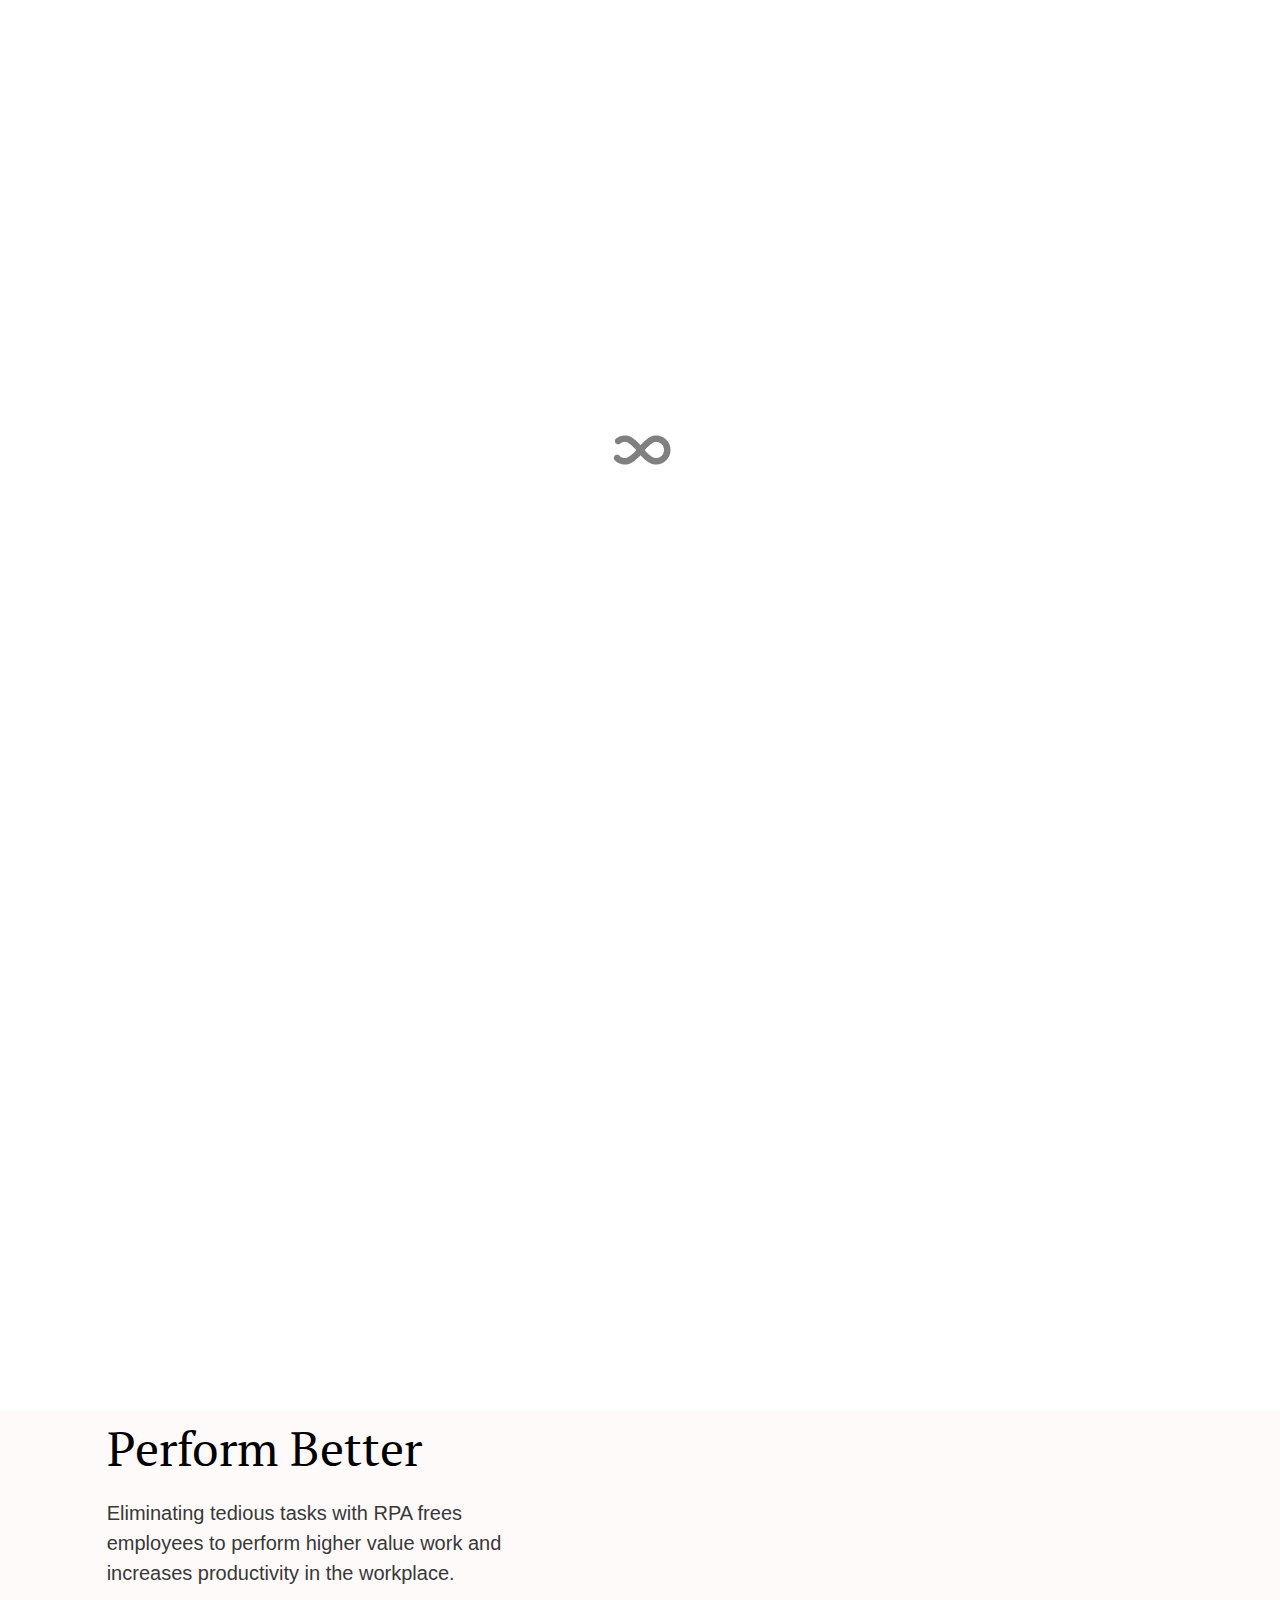
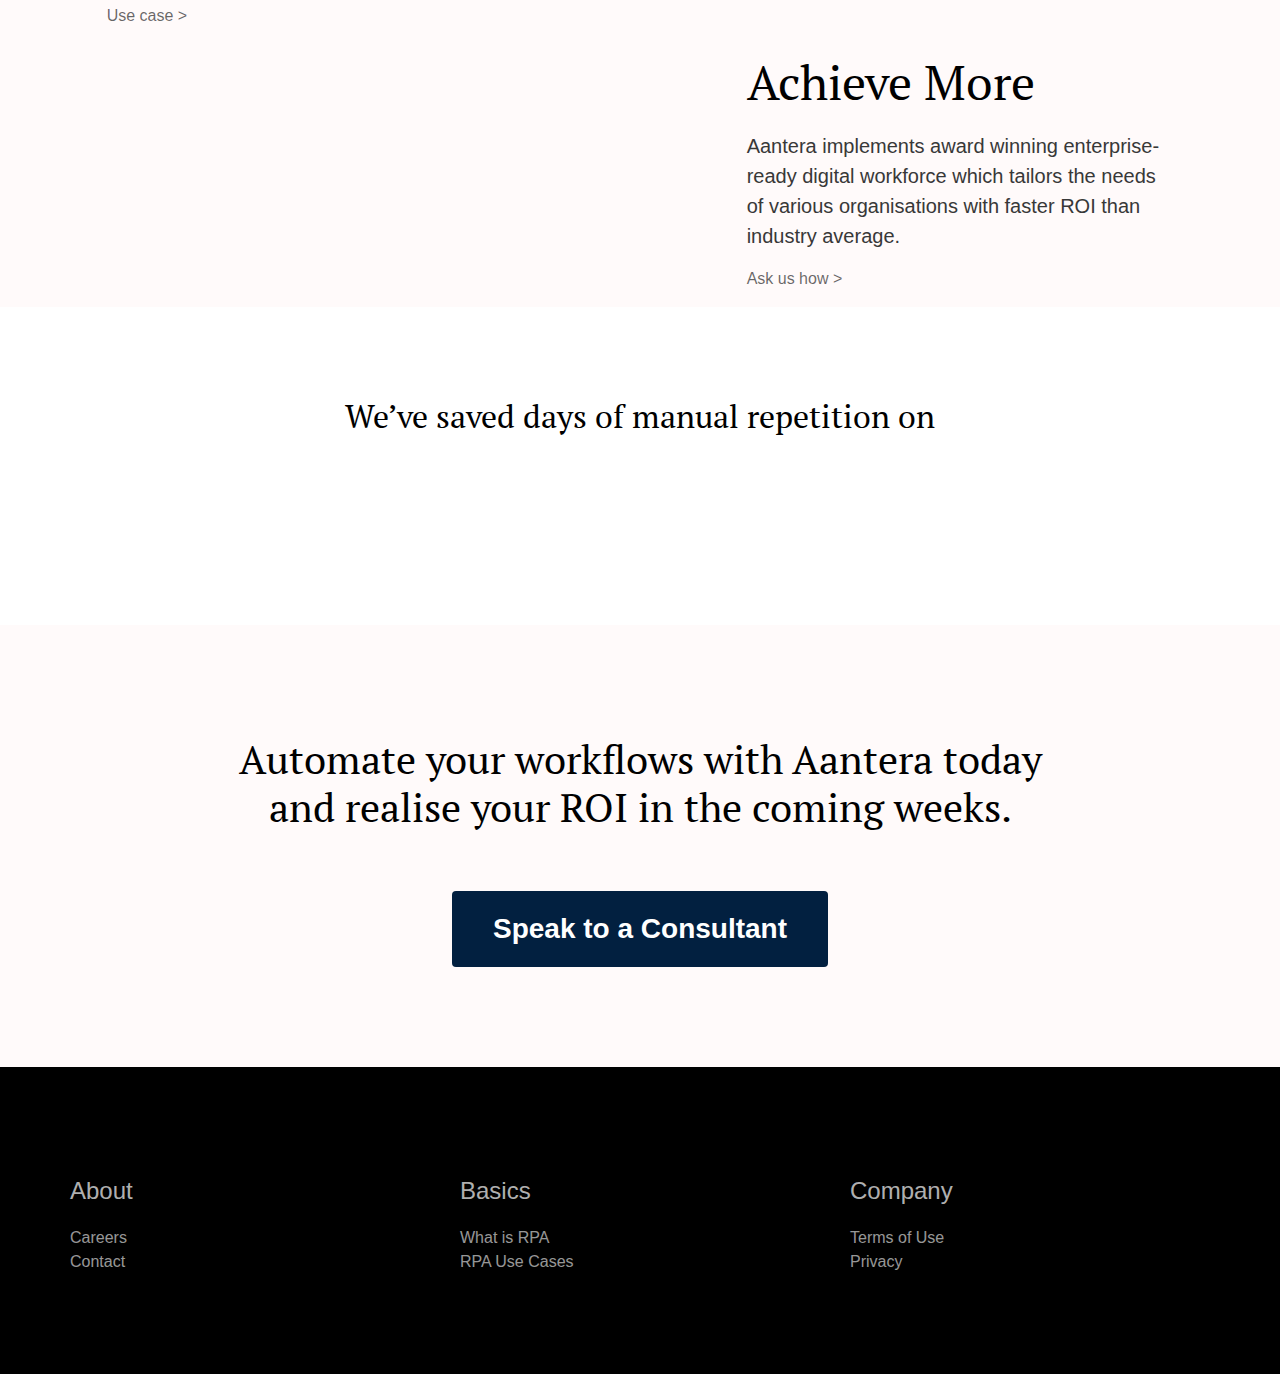
==== commit 0a588ffd: "add logos + refine copy" ====
--- a/index.html
+++ b/index.html
@@ -5,12 +5,13 @@
     <meta name="keywords" content="Robotic Process Automation RPA Malaysia Singapore Australia">
     <meta name="description" content="Aantera is a RPA consulting firm based in Kuala Lumpur. We automate business processes across all industries in Malaysia, Singapore and Australia.">
     <meta name="viewport" content="width=device-width, initial-scale=1.0, viewport-fit=cover">
+	<link rel="canonical" href="aantera.com/index.html" />
     <link rel="shortcut icon" type="image/png" href="favicon.png">
     
-	<link rel="stylesheet" type="text/css" href="./css/bootstrap.min.css?4563">
-	<link rel="stylesheet" type="text/css" href="style.css?5442">
-	<link rel="stylesheet" type="text/css" href="./css/animate.min.css?1424">
-	<link rel="stylesheet" type="text/css" href="./css/font-awesome.min.css">
+	<link rel="stylesheet" type="text/css" href="./css/bootstrap.min.css?9864">
+	<link rel="stylesheet" type="text/css" href="style.css?8142">
+	<link rel="stylesheet" type="text/css" href="./css/animate.min.css?8794">
+	<link rel="stylesheet" type="text/css" href="./css/all.min.css">
 	<link href='https://fonts.googleapis.com/css?family=Ubuntu&display=swap&subset=latin,latin-ext' rel='stylesheet' type='text/css'>
 	<link href='https://fonts.googleapis.com/css?family=PT+Serif&display=swap&subset=latin,latin-ext' rel='stylesheet' type='text/css'>
     <title>Home</title>
@@ -49,31 +50,31 @@
 <div class="page-container">
     
 <!-- bloc-0 -->
-<div class="bloc bloc-fill-screen bg-hero l-bloc" id="bloc-0">
+<div class="bloc bloc-fill-screen bg-hero l-bloc animated fadeIn" id="bloc-0" data-appear-anim-style="fadeIn">
 	<div class="container fill-bloc-top-edge">
 		<div class="row">
 			<div class="col-12">
 				<nav class="navbar row navbar-expand-md navbar-dark" role="navigation">
-					<a class="navbar-brand link-style ltc-snow" href="index.html">aantera</a>
+					<a class="navbar-brand link-style ltc-snow" href="index.html"><img src="img/lazyload-ph.png" data-src="img/logo-white.svg" alt="logo" class="lazyload" /></a>
 					<button id="nav-toggle" type="button" class="ui-navbar-toggler navbar-toggler border-0 p-0 mr-md-0 ml-auto" data-toggle="collapse" data-target=".navbar-33173" aria-expanded="false" aria-label="Toggle navigation">
 						<span class="navbar-toggler-icon"></span>
 					</button>
 					<div class="collapse navbar-collapse navbar-33173">
 						<ul class="site-navigation nav navbar-nav ml-auto">
 							<li class="nav-item">
-								<a href="index.html" class="nav-link">Home</a>
-							</li>
-							<li class="nav-item">
-								<a href="what-is-rpa.html" class="a-btn nav-link">What is RPA</a>
-							</li>
-							<li class="nav-item">
-								<a href="use-cases.html" class="a-btn nav-link">Use Cases</a>
-							</li>
-							<li class="nav-item">
-								<a href="careers.html" class="a-btn nav-link">Careers</a>
-							</li>
-							<li class="nav-item">
-								<a href="contact-us.html" class="a-btn nav-link">Contact Us</a>
+								<a href="index.html" class="nav-link ltc-white">Home</a>
+							</li>
+							<li class="nav-item">
+								<a href="what-is-rpa.html" class="a-btn nav-link ltc-white">What is RPA</a>
+							</li>
+							<li class="nav-item">
+								<a href="use-cases.html" class="a-btn nav-link ltc-white">Use Cases</a>
+							</li>
+							<li class="nav-item">
+								<a href="careers.html" class="a-btn nav-link ltc-white">Careers</a>
+							</li>
+							<li class="nav-item">
+								<a href="contact-us.html" class="a-btn nav-link ltc-white">Contact Us</a>
 							</li>
 						</ul>
 					</div>
@@ -87,8 +88,8 @@
 				<h1 class="mg-md text-center text-md-left h1-style tc-snow">
 					<strong>If it's worth repeating,<br>it's worth automating.</strong><br>
 				</h1>
-				<h3 class="mg-md float-none text-center text-md-left tc-snow">
-					Get work done faster with <br>Robotic Process Automation <br>and skip the Superhero hire.
+				<h3 class="mg-md float-none text-center text-md-left tc-snow h3-bloc-0-style">
+					Automate mundane tasks with&nbsp;<br>Robotic Process Automation&nbsp;(RPA)&nbsp;<br>and scale your output exponentially.
 				</h3>
 			</div>
 		</div>
@@ -107,10 +108,10 @@
 
 <!-- bloc-1 -->
 <div class="bloc full-width-bloc tc-dark-lava l-bloc" id="bloc-1">
-	<div class="container ">
-		<div class="row no-gutters">
+	<div class="container bloc-no-padding">
+		<div class="row no-gutters animated fadeIn bgc-snow" data-appear-anim-style="fadeIn">
 			<div class="col-md-12 offset-lg--1 col-lg-6">
-				<img src="img/lazyload-ph.png" data-src="img/typewriter.svg" class="img-fluid mx-auto d-block lazyload" alt="typewriter" />
+				<img src="img/lazyload-ph.png" data-src="img/typewriter.svg" class="img-fluid mx-auto d-block mg-md lazyload" alt="typewriter" />
 			</div>
 			<div class="align-self-center offset-md-1 col-md-10 col-sm-10 offset-sm-1 offset-1 col-10 offset-lg-1 col-lg-4">
 				<h1 class="mg-md h1-style tc-black">
@@ -119,7 +120,7 @@
 				<p class="p-style">
 					Robotic Process Automation (RPA) can be deployed more efficiently compared to traditional digital transformation with near instant results.
 				</p>
-				<p class="p-color">
+				<p class="p-color mg-lg-md">
 					<a href="what-is-rpa.html">What is RPA ></a><br>
 				</p>
 			</div>
@@ -130,10 +131,10 @@
 
 <!-- bloc-2 -->
 <div class="bloc full-width-bloc tc-dark-lava l-bloc" id="bloc-2">
-	<div class="container ">
+	<div class="container bloc-no-padding">
 		<div class="row no-gutters bgc-snow">
 			<div class="order-md-0 col-md-12 col-lg-6 order-lg-1 offset-lg-1">
-				<img src="img/lazyload-ph.png" data-src="img/cycling.svg" class="img-fluid mx-auto d-block lazyload" alt="cycling" />
+				<img src="img/lazyload-ph.png" data-src="img/cycling.svg" class="img-fluid mx-auto d-block mg-md lazyload" alt="cycling" />
 			</div>
 			<div class="align-self-center offset-md-1 col-md-10 col-lg-4 col-sm-10 offset-sm-1 col-10 offset-1">
 				<h2 class="mg-md h1-2-style tc-black">
@@ -142,7 +143,7 @@
 				<p class="p-style">
 					Eliminating tedious tasks with RPA frees employees to perform higher value work and increases productivity in the workplace.
 				</p>
-				<p class="p-color">
+				<p class="p-color mg-lg-md">
 					<a href="use-cases.html">Use case ></a><br>
 				</p>
 			</div>
@@ -153,10 +154,10 @@
 
 <!-- bloc-3 -->
 <div class="bloc full-width-bloc tc-dark-lava l-bloc" id="bloc-3">
-	<div class="container ">
+	<div class="container bloc-no-padding">
 		<div class="row no-gutters bgc-snow">
 			<div class="col-md-12 offset-lg--1 col-lg-6">
-				<img src="img/lazyload-ph.png" data-src="img/achieve.svg" class="img-fluid mx-auto d-block lazyload" alt="achieve" />
+				<img src="img/lazyload-ph.png" data-src="img/achieve.svg" class="img-fluid mx-auto d-block mg-md lazyload" alt="achieve" />
 			</div>
 			<div class="align-self-center offset-md-1 col-md-10 col-sm-10 offset-sm-1 offset-1 col-10 offset-lg-1 col-lg-4">
 				<h1 class="mg-md h1-feature-title-style tc-black">
@@ -165,7 +166,7 @@
 				<p class="p-5-style">
 					Aantera implements award winning enterprise-ready digital workforce which tailors the needs of various organisations with faster ROI than industry average.
 				</p>
-				<p>
+				<p class="mg-lg-md">
 					<a href="contact-us.html">Ask us how ></a><br>
 				</p>
 			</div>
@@ -175,12 +176,41 @@
 <!-- bloc-3 END -->
 
 <!-- bloc-4 -->
-<div class="bloc " id="bloc-4">
+<div class="bloc bgc-white" id="bloc-4">
+	<div class="container bloc-md">
+		<div class="row voffset">
+			<div class="col-12 col-11">
+				<h2 class="text-center mg-sm tc-black h3-we-work-with-style">
+					We&rsquo;ve saved days of manual repetition on
+				</h2>
+				<h6 class="text-center mg-md">
+					<br>
+				</h6>
+			</div>
+			<div class="col-6 col-sm-3 offset-lg-0">
+				<img src="img/lazyload-ph.png" data-src="img/sap-logo.png" class="img-fluid mx-auto img-37199-style lazyload" alt="sap logo" />
+			</div>
+			<div class="col-6 col-sm-3">
+				<img src="img/lazyload-ph.png" data-src="img/oraclenetsuite-logo.png" class="img-fluid mx-auto d-block img-zapier-lo-style lazyload" alt="oraclenetsuite logo" />
+			</div>
+			<div class="col-6 col-sm-3">
+				<img src="img/lazyload-ph.png" data-src="img/salesforce-logo.png" class="img-fluid mx-auto d-block img-7-style lazyload" alt="salesforce logo" />
+			</div>
+			<div class="col-6 col-sm-3">
+				<img src="img/lazyload-ph.png" data-src="img/workday-logo.png" class="img-fluid mx-auto d-block img-8-style lazyload" alt="workday logo" />
+			</div>
+		</div>
+	</div>
+</div>
+<!-- bloc-4 END -->
+
+<!-- bloc-4 -->
+<div class="bloc bgc-snow" id="bloc-4">
 	<div class="container bloc-lg">
 		<div class="row">
 			<div class="col">
-				<h1 class="mg-md tc-black h1-45106-style text-lg-center">
-					Automate your workflows with Aantera today <br>and realise your ROI in the coming weeks.
+				<h1 class="mg-md tc-black h1-45106-style text-lg-center mx-auto d-block">
+					Automate your workflows with Aantera today and realise your ROI in the coming weeks.
 				</h1>
 				<div class="text-center">
 					<p>
@@ -194,7 +224,7 @@
 <!-- bloc-4 END -->
 
 <!-- ScrollToTop Button -->
-<a class="bloc-button btn btn-d scrollToTop" onclick="scrollToTarget('1',this)"><span class="fa fa-chevron-up"></span></a>
+<a class="bloc-button btn btn-d scrollToTop" onclick="scrollToTarget('1',this)"><svg xmlns="http://www.w3.org/2000/svg" width="22" height="22" viewBox="0 0 32 32"><path class="scroll-to-top-btn-icon" d="M30,22.656l-14-13-14,13"/></svg></a>
 <!-- ScrollToTop Button END-->
 
 
@@ -226,11 +256,12 @@
 <!-- Main container END -->
     
 
-<script src="./js/jquery-3.5.1.min.js?8587"></script>
-<script src="./js/bootstrap.bundle.min.js?2442"></script>
-<script src="./js/blocs.min.js?9807"></script>
-<script src="./js/lazysizes.min.js" defer></script>
-<!-- Additional JS END -->
+
+<!-- Additional JS -->
+<script src="./js/jquery.min.js?8506"></script>
+<script src="./js/bootstrap.bundle.min.js?6785"></script>
+<script src="./js/blocs.min.js?4206"></script>
+<script src="./js/lazysizes.min.js" defer></script><!-- Additional JS END -->
 
 
 </body>
--- a/style.css
+++ b/style.css
@@ -1,8 +1,10 @@
 /*-----------------------------------------------------------------------------------
-	    aantera
-        Built with Blocs
+	aantera
+	About: A shiny new Blocs website.
+	Author: anon
+	Version: 1.0
+	Built with Blocs
 -----------------------------------------------------------------------------------*/
- 
 body{
 	margin:0;
 	padding:0;
@@ -11,14 +13,15 @@
     -webkit-font-smoothing: antialiased;
     -moz-osx-font-smoothing: grayscale;
 }
-.page-container{overflow:hidden;} /* Prevents unwanted scroll space when scroll FX used. */
-a,button{transition: background .3s ease-in-out;outline: none!important;} /* Prevent ugly blue glow on chrome and safari */
+.page-container{overflow: hidden;} /* Prevents unwanted scroll space when scroll FX used. */
+a,button{transition: background .3s ease-in-out;outline: none!important;} /* Prevent blue selection glow on Chrome and Safari */
 a:hover{text-decoration: none; cursor:pointer;}
 
 
 /* Preloader */
 
 .page-preloader{position: fixed;top: 0;bottom: 0;width: 100%;z-index:100000;background:#FFFFFF url("img/pageload-spinner.gif") no-repeat center center;animation-name: preloader-fade;animation-delay: 2s;animation-duration: 0.5s;animation-fill-mode: both;}
+.preloader-complete{animation-delay:0.1s;}
 @keyframes preloader-fade {0% {opacity: 1;visibility: visible;}100% {opacity: 0;visibility: hidden;}}
 
 /* = Blocs
@@ -28,7 +31,7 @@
 	width:100%;
 	clear:both;
 	background: 50% 50% no-repeat;
-	padding:0 50px;
+	padding:0 20px;
 	-webkit-background-size: cover;
 	-moz-background-size: cover;
 	-o-background-size: cover;
@@ -45,13 +48,16 @@
 /* Sizes */
 
 .bloc-xxl{
-	padding:200px 50px;
+	padding:200px 20px;
 }
 .bloc-lg{
-	padding:100px 50px;
+	padding:100px 20px;
+}
+.bloc-md{
+	padding:50px 20px;
 }
 .bloc-sm{
-	padding:20px 50px;
+	padding:20px;
 }
 
 /* = Full Screen Blocs 
@@ -185,38 +191,69 @@
 	border-color:rgba(0,0,0,.3);
 }
 
+/* Row Margin Offsets */
+
+.voffset{
+	margin-top:30px;
+}
+
 
 /* = NavBar
 -------------------------------------------------------------- */
 
-.hero .hero-nav{
-	padding-left:inherit;
-	padding-right:inherit;
-}
 .navbar-dark .nav .dropdown-menu .nav-link{
 	color: rgb(64, 64, 64);
 }
-/* Handle Multi Level Navigation */.navbar-light .navbar-nav .nav-link {
-	color: rgb(64, 64, 64);
-}
-.btco-menu li > a {
-	padding: 10px 15px;
-	color: #000;
-}
-.btco-menu .active a:focus,.btco-menu li a:focus ,.navbar > .show > a:focus{
-	background: transparent;
-	outline: 0;
-}
-.dropdown-menu .show > .dropdown-toggle::after{
-	transform: rotate(-90deg);
-}
-
+/* Handle Multi Level Navigation */
+.dropdown-menu .dropdown-menu{
+	border:none}
+@media (min-width:576px){
+	
+.navbar-expand-sm .dropdown-menu .dropdown-menu{
+	border:1px solid rgba(0,0,0,.15);
+	position:absolute;
+	left:100%;
+	top:-7px}.navbar-expand-sm .dropdown-menu .submenu-left{
+	right:100%;
+	left:auto}}@media (min-width:768px){
+	.navbar-expand-md .dropdown-menu .dropdown-menu{
+	border:1px solid rgba(0,0,0,.15);
+	border:1px solid rgba(0,0,0,.15);
+	position:absolute;
+	left:100%;
+	top:-7px}.navbar-expand-md .dropdown-menu .submenu-left{
+	right:100%;
+	left:auto}}@media (min-width:992px){
+	.navbar-expand-lg .dropdown-menu .dropdown-menu{
+	border:1px solid rgba(0,0,0,.15);
+	position:absolute;
+	left:100%;
+	top:-7px}.navbar-expand-lg .dropdown-menu .submenu-left{
+	right:100%;
+	left:auto}
+}
 /* = Bric adjustment margins
 -------------------------------------------------------------- */
 
+.mg-sm{
+	margin-top:10px;
+	margin-bottom:5px;
+}
 .mg-md{
 	margin-top:10px;
 	margin-bottom:20px;
+}
+img.mg-sm,img.mg-md,img.mg-lg{
+	margin-top: 0;
+}
+img.mg-sm{
+	margin-bottom:10px;
+}
+img.mg-md{
+	margin-bottom:30px;
+}
+img.mg-lg{
+	margin-bottom:50px;
 }
 
 /* = Buttons
@@ -274,21 +311,27 @@
 /* ScrollToTop button */
 
 .scrollToTop{
-	width:40px;
-	height:40px;
+	width:36px;
+	height:36px;
+	padding:5px;
 	position:fixed;
 	bottom:20px;
 	right:20px;
-	opacity: 0;
-	z-index: 500;
+	opacity:0;
+	z-index:999;
 	transition: all .3s ease-in-out;
-}
-.scrollToTop span{
-	margin-top: 6px;
+	pointer-events:none;
 }
 .showScrollTop{
-	font-size: 14px;
 	opacity: 1;
+	pointer-events:all;
+}
+.scroll-to-top-btn-icon{
+	fill: none;
+	stroke: #fff;
+	stroke-width: 2px;
+	fill-rule: evenodd;
+	stroke-linecap:round;
 }
 
 /* = Custom Styling
@@ -377,7 +420,8 @@
 	font-size:20px;
 }
 .img-style{
-	width:555px;
+	width:180px;
+	height:70px;
 }
 .h1-use-cases-style{
 	font-family:"PT Serif";
@@ -416,6 +460,7 @@
 .link-aantera-style{
 	font-family:Ubuntu;
 	font-weight:bold;
+	background-color:transparent;
 }
 .link-0-style{
 	font-family:Ubuntu;
@@ -439,6 +484,7 @@
 }
 .h1-45106-style{
 	font-family:"PT Serif";
+	width:72.63%;
 }
 .btn-style{
 	font-weight:bold;
@@ -449,6 +495,42 @@
 .p-17-style{
 	font-size:20px;
 }
+.img-do-lo-style{
+	width:190px;
+}
+.img-azure-lo-style{
+	width:180px;
+}
+.img-5-style{
+	width:230px;
+	height:75px;
+}
+.img-levity-lo-style{
+	width:160px;
+	height:70px;
+}
+.img-aws-lo-style{
+	width:120px;
+	height:70px;
+}
+.img-8-style{
+	height:90px;
+}
+.img-7-style{
+	height:90px;
+}
+.img-zapier-lo-style{
+	height:90px;
+}
+.img-37199-style{
+	height:85px;
+}
+.h3-we-work-with-style{
+	font-family:"PT Serif";
+}
+.h3-bloc-0-style{
+	width:100%;
+}
 
 /* = Colour
 -------------------------------------------------------------- */
@@ -457,6 +539,9 @@
 
 .bgc-snow{
 	background-color:#FFFAFA;
+}
+.bgc-white{
+	background-color:#FFFFFF;
 }
 .bgc-black{
 	background-color:#000000;
@@ -490,6 +575,12 @@
 
 /* Link colour styles */
 
+.ltc-white{
+	color:#FFFFFF!important;
+}
+.ltc-white:hover{
+	color:#cccccc!important;
+}
 .ltc-snow{
 	color:#FFFAFA!important;
 }
@@ -526,14 +617,39 @@
 
 
 
+/* = Bloc Padding Multi Breakpoint
+-------------------------------------------------------------- */
+
+@media (min-width: 576px) {
+    .bloc-xxl-sm{padding:200px 20px;}
+    .bloc-xl-sm{padding:150px 20px;}
+    .bloc-lg-sm{padding:100px 20px;}
+    .bloc-md-sm{padding:50px 20px;}
+    .bloc-sm-sm{padding:20px;}
+    .bloc-no-padding-sm{padding:0 20px;}
+}
+@media (min-width: 768px) {
+    .bloc-xxl-md{padding:200px 20px;}
+    .bloc-xl-md{padding:150px 20px;}
+    .bloc-lg-md{padding:100px 20px;}
+    .bloc-md-md{padding:50px 20px;}
+    .bloc-sm-md{padding:20px 20px;}
+    .bloc-no-padding-md{padding:0 20px;}
+}
+@media (min-width: 992px) {
+    .bloc-xxl-lg{padding:200px 20px;}
+    .bloc-xl-lg{padding:150px 20px;}
+    .bloc-lg-lg{padding:100px 20px;}
+    .bloc-md-lg{padding:50px 20px;}
+    .bloc-sm-lg{padding:20px;}
+    .bloc-no-padding-lg{padding:0 20px;}
+}
+
+
 /* = Mobile adjustments 
 -------------------------------------------------------------- */
 @media (max-width: 1024px)
 {
-    .bloc{
-        padding-left: 20px; 
-        padding-right: 20px;  
-    }
     .bloc.full-width-bloc, .bloc-tile-2.full-width-bloc .container, .bloc-tile-3.full-width-bloc .container, .bloc-tile-4.full-width-bloc .container{
         padding-left: 0; 
         padding-right: 0;  
@@ -542,21 +658,13 @@
 @media (max-width: 991px)
 {
     .container{width:100%;}
-    .page-container{overflow: hidden;position: relative;} /* Prevent unwanted side scroll on mobile */
     .bloc{padding-left: constant(safe-area-inset-left);padding-right: constant(safe-area-inset-right);} /* iPhone X Notch Support*/
     .bloc-group, .bloc-group .bloc{display:block;width:100%;}
 }
 @media (max-width: 767px)
 {
-    .page-container{
-        overflow: hidden;
-        position:relative;
-    }
     .bloc-tile-2 .container, .bloc-tile-3 .container, .bloc-tile-4 .container{
         padding-left:0;padding-right:0;
-    }
-    .a-block{
-        padding:0 10px;
     }
     .btn-dwn{
        display:none; 
@@ -587,6 +695,30 @@
 	   height: 320px;
     }
 }
+
+@media (max-width: 991px){
+	.h3-bloc-0-style{
+		width:70.94%;
+	}
+	.img-zapier-lo-style{
+		height:90px;
+	}
+	
+	/* MD Text Margin Offsets */
+	.mg-lg-md{
+		margin-top: 10px;
+		margin-bottom:40px;
+	}
+	
+}
+
+@media (max-width: 767px){
+	.h3-bloc-0-style{
+		width:100%;
+	}
+	
+}
+
 @media (max-width: 575px){
 	.footer-link{
 		text-align:center;
--- a/css/all.min.css
+++ b/css/all.min.css
@@ -0,0 +1,5 @@
+/*!
+ * Font Awesome Free 5.15.1 by @fontawesome - https://fontawesome.com
+ * License - https://fontawesome.com/license/free (Icons: CC BY 4.0, Fonts: SIL OFL 1.1, Code: MIT License)
+ */
+.fa,.fab,.fad,.fal,.far,.fas{-moz-osx-font-smoothing:grayscale;-webkit-font-smoothing:antialiased;display:inline-block;font-style:normal;font-variant:normal;text-rendering:auto;line-height:1}.fa-lg{font-size:1.33333em;line-height:.75em;vertical-align:-.0667em}.fa-xs{font-size:.75em}.fa-sm{font-size:.875em}.fa-1x{font-size:1em}.fa-2x{font-size:2em}.fa-3x{font-size:3em}.fa-4x{font-size:4em}.fa-5x{font-size:5em}.fa-6x{font-size:6em}.fa-7x{font-size:7em}.fa-8x{font-size:8em}.fa-9x{font-size:9em}.fa-10x{font-size:10em}.fa-fw{text-align:center;width:1.25em}.fa-ul{list-style-type:none;margin-left:2.5em;padding-left:0}.fa-ul>li{position:relative}.fa-li{left:-2em;position:absolute;text-align:center;width:2em;line-height:inherit}.fa-border{border:.08em solid #eee;border-radius:.1em;padding:.2em .25em .15em}.fa-pull-left{float:left}.fa-pull-right{float:right}.fa.fa-pull-left,.fab.fa-pull-left,.fal.fa-pull-left,.far.fa-pull-left,.fas.fa-pull-left{margin-right:.3em}.fa.fa-pull-right,.fab.fa-pull-right,.fal.fa-pull-right,.far.fa-pull-right,.fas.fa-pull-right{margin-left:.3em}.fa-spin{-webkit-animation:fa-spin 2s linear infinite;animation:fa-spin 2s linear infinite}.fa-pulse{-webkit-animation:fa-spin 1s steps(8) infinite;animation:fa-spin 1s steps(8) infinite}@-webkit-keyframes fa-spin{0%{-webkit-transform:rotate(0deg);transform:rotate(0deg)}to{-webkit-transform:rotate(1turn);transform:rotate(1turn)}}@keyframes fa-spin{0%{-webkit-transform:rotate(0deg);transform:rotate(0deg)}to{-webkit-transform:rotate(1turn);transform:rotate(1turn)}}.fa-rotate-90{-ms-filter:"progid:DXImageTransform.Microsoft.BasicImage(rotation=1)";-webkit-transform:rotate(90deg);transform:rotate(90deg)}.fa-rotate-180{-ms-filter:"progid:DXImageTransform.Microsoft.BasicImage(rotation=2)";-webkit-transform:rotate(180deg);transform:rotate(180deg)}.fa-rotate-270{-ms-filter:"progid:DXImageTransform.Microsoft.BasicImage(rotation=3)";-webkit-transform:rotate(270deg);transform:rotate(270deg)}.fa-flip-horizontal{-ms-filter:"progid:DXImageTransform.Microsoft.BasicImage(rotation=0, mirror=1)";-webkit-transform:scaleX(-1);transform:scaleX(-1)}.fa-flip-vertical{-webkit-transform:scaleY(-1);transform:scaleY(-1)}.fa-flip-both,.fa-flip-horizontal.fa-flip-vertical,.fa-flip-vertical{-ms-filter:"progid:DXImageTransform.Microsoft.BasicImage(rotation=2, mirror=1)"}.fa-flip-both,.fa-flip-horizontal.fa-flip-vertical{-webkit-transform:scale(-1);transform:scale(-1)}:root .fa-flip-both,:root .fa-flip-horizontal,:root .fa-flip-vertical,:root .fa-rotate-90,:root .fa-rotate-180,:root .fa-rotate-270{-webkit-filter:none;filter:none}.fa-stack{display:inline-block;height:2em;line-height:2em;position:relative;vertical-align:middle;width:2.5em}.fa-stack-1x,.fa-stack-2x{left:0;position:absolute;text-align:center;width:100%}.fa-stack-1x{line-height:inherit}.fa-stack-2x{font-size:2em}.fa-inverse{color:#fff}.fa-500px:before{content:"\f26e"}.fa-accessible-icon:before{content:"\f368"}.fa-accusoft:before{content:"\f369"}.fa-acquisitions-incorporated:before{content:"\f6af"}.fa-ad:before{content:"\f641"}.fa-address-book:before{content:"\f2b9"}.fa-address-card:before{content:"\f2bb"}.fa-adjust:before{content:"\f042"}.fa-adn:before{content:"\f170"}.fa-adversal:before{content:"\f36a"}.fa-affiliatetheme:before{content:"\f36b"}.fa-air-freshener:before{content:"\f5d0"}.fa-airbnb:before{content:"\f834"}.fa-algolia:before{content:"\f36c"}.fa-align-center:before{content:"\f037"}.fa-align-justify:before{content:"\f039"}.fa-align-left:before{content:"\f036"}.fa-align-right:before{content:"\f038"}.fa-alipay:before{content:"\f642"}.fa-allergies:before{content:"\f461"}.fa-amazon:before{content:"\f270"}.fa-amazon-pay:before{content:"\f42c"}.fa-ambulance:before{content:"\f0f9"}.fa-american-sign-language-interpreting:before{content:"\f2a3"}.fa-amilia:before{content:"\f36d"}.fa-anchor:before{content:"\f13d"}.fa-android:before{content:"\f17b"}.fa-angellist:before{content:"\f209"}.fa-angle-double-down:before{content:"\f103"}.fa-angle-double-left:before{content:"\f100"}.fa-angle-double-right:before{content:"\f101"}.fa-angle-double-up:before{content:"\f102"}.fa-angle-down:before{content:"\f107"}.fa-angle-left:before{content:"\f104"}.fa-angle-right:before{content:"\f105"}.fa-angle-up:before{content:"\f106"}.fa-angry:before{content:"\f556"}.fa-angrycreative:before{content:"\f36e"}.fa-angular:before{content:"\f420"}.fa-ankh:before{content:"\f644"}.fa-app-store:before{content:"\f36f"}.fa-app-store-ios:before{content:"\f370"}.fa-apper:before{content:"\f371"}.fa-apple:before{content:"\f179"}.fa-apple-alt:before{content:"\f5d1"}.fa-apple-pay:before{content:"\f415"}.fa-archive:before{content:"\f187"}.fa-archway:before{content:"\f557"}.fa-arrow-alt-circle-down:before{content:"\f358"}.fa-arrow-alt-circle-left:before{content:"\f359"}.fa-arrow-alt-circle-right:before{content:"\f35a"}.fa-arrow-alt-circle-up:before{content:"\f35b"}.fa-arrow-circle-down:before{content:"\f0ab"}.fa-arrow-circle-left:before{content:"\f0a8"}.fa-arrow-circle-right:before{content:"\f0a9"}.fa-arrow-circle-up:before{content:"\f0aa"}.fa-arrow-down:before{content:"\f063"}.fa-arrow-left:before{content:"\f060"}.fa-arrow-right:before{content:"\f061"}.fa-arrow-up:before{content:"\f062"}.fa-arrows-alt:before{content:"\f0b2"}.fa-arrows-alt-h:before{content:"\f337"}.fa-arrows-alt-v:before{content:"\f338"}.fa-artstation:before{content:"\f77a"}.fa-assistive-listening-systems:before{content:"\f2a2"}.fa-asterisk:before{content:"\f069"}.fa-asymmetrik:before{content:"\f372"}.fa-at:before{content:"\f1fa"}.fa-atlas:before{content:"\f558"}.fa-atlassian:before{content:"\f77b"}.fa-atom:before{content:"\f5d2"}.fa-audible:before{content:"\f373"}.fa-audio-description:before{content:"\f29e"}.fa-autoprefixer:before{content:"\f41c"}.fa-avianex:before{content:"\f374"}.fa-aviato:before{content:"\f421"}.fa-award:before{content:"\f559"}.fa-aws:before{content:"\f375"}.fa-baby:before{content:"\f77c"}.fa-baby-carriage:before{content:"\f77d"}.fa-backspace:before{content:"\f55a"}.fa-backward:before{content:"\f04a"}.fa-bacon:before{content:"\f7e5"}.fa-bacteria:before{content:"\e059"}.fa-bacterium:before{content:"\e05a"}.fa-bahai:before{content:"\f666"}.fa-balance-scale:before{content:"\f24e"}.fa-balance-scale-left:before{content:"\f515"}.fa-balance-scale-right:before{content:"\f516"}.fa-ban:before{content:"\f05e"}.fa-band-aid:before{content:"\f462"}.fa-bandcamp:before{content:"\f2d5"}.fa-barcode:before{content:"\f02a"}.fa-bars:before{content:"\f0c9"}.fa-baseball-ball:before{content:"\f433"}.fa-basketball-ball:before{content:"\f434"}.fa-bath:before{content:"\f2cd"}.fa-battery-empty:before{content:"\f244"}.fa-battery-full:before{content:"\f240"}.fa-battery-half:before{content:"\f242"}.fa-battery-quarter:before{content:"\f243"}.fa-battery-three-quarters:before{content:"\f241"}.fa-battle-net:before{content:"\f835"}.fa-bed:before{content:"\f236"}.fa-beer:before{content:"\f0fc"}.fa-behance:before{content:"\f1b4"}.fa-behance-square:before{content:"\f1b5"}.fa-bell:before{content:"\f0f3"}.fa-bell-slash:before{content:"\f1f6"}.fa-bezier-curve:before{content:"\f55b"}.fa-bible:before{content:"\f647"}.fa-bicycle:before{content:"\f206"}.fa-biking:before{content:"\f84a"}.fa-bimobject:before{content:"\f378"}.fa-binoculars:before{content:"\f1e5"}.fa-biohazard:before{content:"\f780"}.fa-birthday-cake:before{content:"\f1fd"}.fa-bitbucket:before{content:"\f171"}.fa-bitcoin:before{content:"\f379"}.fa-bity:before{content:"\f37a"}.fa-black-tie:before{content:"\f27e"}.fa-blackberry:before{content:"\f37b"}.fa-blender:before{content:"\f517"}.fa-blender-phone:before{content:"\f6b6"}.fa-blind:before{content:"\f29d"}.fa-blog:before{content:"\f781"}.fa-blogger:before{content:"\f37c"}.fa-blogger-b:before{content:"\f37d"}.fa-bluetooth:before{content:"\f293"}.fa-bluetooth-b:before{content:"\f294"}.fa-bold:before{content:"\f032"}.fa-bolt:before{content:"\f0e7"}.fa-bomb:before{content:"\f1e2"}.fa-bone:before{content:"\f5d7"}.fa-bong:before{content:"\f55c"}.fa-book:before{content:"\f02d"}.fa-book-dead:before{content:"\f6b7"}.fa-book-medical:before{content:"\f7e6"}.fa-book-open:before{content:"\f518"}.fa-book-reader:before{content:"\f5da"}.fa-bookmark:before{content:"\f02e"}.fa-bootstrap:before{content:"\f836"}.fa-border-all:before{content:"\f84c"}.fa-border-none:before{content:"\f850"}.fa-border-style:before{content:"\f853"}.fa-bowling-ball:before{content:"\f436"}.fa-box:before{content:"\f466"}.fa-box-open:before{content:"\f49e"}.fa-box-tissue:before{content:"\e05b"}.fa-boxes:before{content:"\f468"}.fa-braille:before{content:"\f2a1"}.fa-brain:before{content:"\f5dc"}.fa-bread-slice:before{content:"\f7ec"}.fa-briefcase:before{content:"\f0b1"}.fa-briefcase-medical:before{content:"\f469"}.fa-broadcast-tower:before{content:"\f519"}.fa-broom:before{content:"\f51a"}.fa-brush:before{content:"\f55d"}.fa-btc:before{content:"\f15a"}.fa-buffer:before{content:"\f837"}.fa-bug:before{content:"\f188"}.fa-building:before{content:"\f1ad"}.fa-bullhorn:before{content:"\f0a1"}.fa-bullseye:before{content:"\f140"}.fa-burn:before{content:"\f46a"}.fa-buromobelexperte:before{content:"\f37f"}.fa-bus:before{content:"\f207"}.fa-bus-alt:before{content:"\f55e"}.fa-business-time:before{content:"\f64a"}.fa-buy-n-large:before{content:"\f8a6"}.fa-buysellads:before{content:"\f20d"}.fa-calculator:before{content:"\f1ec"}.fa-calendar:before{content:"\f133"}.fa-calendar-alt:before{content:"\f073"}.fa-calendar-check:before{content:"\f274"}.fa-calendar-day:before{content:"\f783"}.fa-calendar-minus:before{content:"\f272"}.fa-calendar-plus:before{content:"\f271"}.fa-calendar-times:before{content:"\f273"}.fa-calendar-week:before{content:"\f784"}.fa-camera:before{content:"\f030"}.fa-camera-retro:before{content:"\f083"}.fa-campground:before{content:"\f6bb"}.fa-canadian-maple-leaf:before{content:"\f785"}.fa-candy-cane:before{content:"\f786"}.fa-cannabis:before{content:"\f55f"}.fa-capsules:before{content:"\f46b"}.fa-car:before{content:"\f1b9"}.fa-car-alt:before{content:"\f5de"}.fa-car-battery:before{content:"\f5df"}.fa-car-crash:before{content:"\f5e1"}.fa-car-side:before{content:"\f5e4"}.fa-caravan:before{content:"\f8ff"}.fa-caret-down:before{content:"\f0d7"}.fa-caret-left:before{content:"\f0d9"}.fa-caret-right:before{content:"\f0da"}.fa-caret-square-down:before{content:"\f150"}.fa-caret-square-left:before{content:"\f191"}.fa-caret-square-right:before{content:"\f152"}.fa-caret-square-up:before{content:"\f151"}.fa-caret-up:before{content:"\f0d8"}.fa-carrot:before{content:"\f787"}.fa-cart-arrow-down:before{content:"\f218"}.fa-cart-plus:before{content:"\f217"}.fa-cash-register:before{content:"\f788"}.fa-cat:before{content:"\f6be"}.fa-cc-amazon-pay:before{content:"\f42d"}.fa-cc-amex:before{content:"\f1f3"}.fa-cc-apple-pay:before{content:"\f416"}.fa-cc-diners-club:before{content:"\f24c"}.fa-cc-discover:before{content:"\f1f2"}.fa-cc-jcb:before{content:"\f24b"}.fa-cc-mastercard:before{content:"\f1f1"}.fa-cc-paypal:before{content:"\f1f4"}.fa-cc-stripe:before{content:"\f1f5"}.fa-cc-visa:before{content:"\f1f0"}.fa-centercode:before{content:"\f380"}.fa-centos:before{content:"\f789"}.fa-certificate:before{content:"\f0a3"}.fa-chair:before{content:"\f6c0"}.fa-chalkboard:before{content:"\f51b"}.fa-chalkboard-teacher:before{content:"\f51c"}.fa-charging-station:before{content:"\f5e7"}.fa-chart-area:before{content:"\f1fe"}.fa-chart-bar:before{content:"\f080"}.fa-chart-line:before{content:"\f201"}.fa-chart-pie:before{content:"\f200"}.fa-check:before{content:"\f00c"}.fa-check-circle:before{content:"\f058"}.fa-check-double:before{content:"\f560"}.fa-check-square:before{content:"\f14a"}.fa-cheese:before{content:"\f7ef"}.fa-chess:before{content:"\f439"}.fa-chess-bishop:before{content:"\f43a"}.fa-chess-board:before{content:"\f43c"}.fa-chess-king:before{content:"\f43f"}.fa-chess-knight:before{content:"\f441"}.fa-chess-pawn:before{content:"\f443"}.fa-chess-queen:before{content:"\f445"}.fa-chess-rook:before{content:"\f447"}.fa-chevron-circle-down:before{content:"\f13a"}.fa-chevron-circle-left:before{content:"\f137"}.fa-chevron-circle-right:before{content:"\f138"}.fa-chevron-circle-up:before{content:"\f139"}.fa-chevron-down:before{content:"\f078"}.fa-chevron-left:before{content:"\f053"}.fa-chevron-right:before{content:"\f054"}.fa-chevron-up:before{content:"\f077"}.fa-child:before{content:"\f1ae"}.fa-chrome:before{content:"\f268"}.fa-chromecast:before{content:"\f838"}.fa-church:before{content:"\f51d"}.fa-circle:before{content:"\f111"}.fa-circle-notch:before{content:"\f1ce"}.fa-city:before{content:"\f64f"}.fa-clinic-medical:before{content:"\f7f2"}.fa-clipboard:before{content:"\f328"}.fa-clipboard-check:before{content:"\f46c"}.fa-clipboard-list:before{content:"\f46d"}.fa-clock:before{content:"\f017"}.fa-clone:before{content:"\f24d"}.fa-closed-captioning:before{content:"\f20a"}.fa-cloud:before{content:"\f0c2"}.fa-cloud-download-alt:before{content:"\f381"}.fa-cloud-meatball:before{content:"\f73b"}.fa-cloud-moon:before{content:"\f6c3"}.fa-cloud-moon-rain:before{content:"\f73c"}.fa-cloud-rain:before{content:"\f73d"}.fa-cloud-showers-heavy:before{content:"\f740"}.fa-cloud-sun:before{content:"\f6c4"}.fa-cloud-sun-rain:before{content:"\f743"}.fa-cloud-upload-alt:before{content:"\f382"}.fa-cloudflare:before{content:"\e07d"}.fa-cloudscale:before{content:"\f383"}.fa-cloudsmith:before{content:"\f384"}.fa-cloudversify:before{content:"\f385"}.fa-cocktail:before{content:"\f561"}.fa-code:before{content:"\f121"}.fa-code-branch:before{content:"\f126"}.fa-codepen:before{content:"\f1cb"}.fa-codiepie:before{content:"\f284"}.fa-coffee:before{content:"\f0f4"}.fa-cog:before{content:"\f013"}.fa-cogs:before{content:"\f085"}.fa-coins:before{content:"\f51e"}.fa-columns:before{content:"\f0db"}.fa-comment:before{content:"\f075"}.fa-comment-alt:before{content:"\f27a"}.fa-comment-dollar:before{content:"\f651"}.fa-comment-dots:before{content:"\f4ad"}.fa-comment-medical:before{content:"\f7f5"}.fa-comment-slash:before{content:"\f4b3"}.fa-comments:before{content:"\f086"}.fa-comments-dollar:before{content:"\f653"}.fa-compact-disc:before{content:"\f51f"}.fa-compass:before{content:"\f14e"}.fa-compress:before{content:"\f066"}.fa-compress-alt:before{content:"\f422"}.fa-compress-arrows-alt:before{content:"\f78c"}.fa-concierge-bell:before{content:"\f562"}.fa-confluence:before{content:"\f78d"}.fa-connectdevelop:before{content:"\f20e"}.fa-contao:before{content:"\f26d"}.fa-cookie:before{content:"\f563"}.fa-cookie-bite:before{content:"\f564"}.fa-copy:before{content:"\f0c5"}.fa-copyright:before{content:"\f1f9"}.fa-cotton-bureau:before{content:"\f89e"}.fa-couch:before{content:"\f4b8"}.fa-cpanel:before{content:"\f388"}.fa-creative-commons:before{content:"\f25e"}.fa-creative-commons-by:before{content:"\f4e7"}.fa-creative-commons-nc:before{content:"\f4e8"}.fa-creative-commons-nc-eu:before{content:"\f4e9"}.fa-creative-commons-nc-jp:before{content:"\f4ea"}.fa-creative-commons-nd:before{content:"\f4eb"}.fa-creative-commons-pd:before{content:"\f4ec"}.fa-creative-commons-pd-alt:before{content:"\f4ed"}.fa-creative-commons-remix:before{content:"\f4ee"}.fa-creative-commons-sa:before{content:"\f4ef"}.fa-creative-commons-sampling:before{content:"\f4f0"}.fa-creative-commons-sampling-plus:before{content:"\f4f1"}.fa-creative-commons-share:before{content:"\f4f2"}.fa-creative-commons-zero:before{content:"\f4f3"}.fa-credit-card:before{content:"\f09d"}.fa-critical-role:before{content:"\f6c9"}.fa-crop:before{content:"\f125"}.fa-crop-alt:before{content:"\f565"}.fa-cross:before{content:"\f654"}.fa-crosshairs:before{content:"\f05b"}.fa-crow:before{content:"\f520"}.fa-crown:before{content:"\f521"}.fa-crutch:before{content:"\f7f7"}.fa-css3:before{content:"\f13c"}.fa-css3-alt:before{content:"\f38b"}.fa-cube:before{content:"\f1b2"}.fa-cubes:before{content:"\f1b3"}.fa-cut:before{content:"\f0c4"}.fa-cuttlefish:before{content:"\f38c"}.fa-d-and-d:before{content:"\f38d"}.fa-d-and-d-beyond:before{content:"\f6ca"}.fa-dailymotion:before{content:"\e052"}.fa-dashcube:before{content:"\f210"}.fa-database:before{content:"\f1c0"}.fa-deaf:before{content:"\f2a4"}.fa-deezer:before{content:"\e077"}.fa-delicious:before{content:"\f1a5"}.fa-democrat:before{content:"\f747"}.fa-deploydog:before{content:"\f38e"}.fa-deskpro:before{content:"\f38f"}.fa-desktop:before{content:"\f108"}.fa-dev:before{content:"\f6cc"}.fa-deviantart:before{content:"\f1bd"}.fa-dharmachakra:before{content:"\f655"}.fa-dhl:before{content:"\f790"}.fa-diagnoses:before{content:"\f470"}.fa-diaspora:before{content:"\f791"}.fa-dice:before{content:"\f522"}.fa-dice-d20:before{content:"\f6cf"}.fa-dice-d6:before{content:"\f6d1"}.fa-dice-five:before{content:"\f523"}.fa-dice-four:before{content:"\f524"}.fa-dice-one:before{content:"\f525"}.fa-dice-six:before{content:"\f526"}.fa-dice-three:before{content:"\f527"}.fa-dice-two:before{content:"\f528"}.fa-digg:before{content:"\f1a6"}.fa-digital-ocean:before{content:"\f391"}.fa-digital-tachograph:before{content:"\f566"}.fa-directions:before{content:"\f5eb"}.fa-discord:before{content:"\f392"}.fa-discourse:before{content:"\f393"}.fa-disease:before{content:"\f7fa"}.fa-divide:before{content:"\f529"}.fa-dizzy:before{content:"\f567"}.fa-dna:before{content:"\f471"}.fa-dochub:before{content:"\f394"}.fa-docker:before{content:"\f395"}.fa-dog:before{content:"\f6d3"}.fa-dollar-sign:before{content:"\f155"}.fa-dolly:before{content:"\f472"}.fa-dolly-flatbed:before{content:"\f474"}.fa-donate:before{content:"\f4b9"}.fa-door-closed:before{content:"\f52a"}.fa-door-open:before{content:"\f52b"}.fa-dot-circle:before{content:"\f192"}.fa-dove:before{content:"\f4ba"}.fa-download:before{content:"\f019"}.fa-draft2digital:before{content:"\f396"}.fa-drafting-compass:before{content:"\f568"}.fa-dragon:before{content:"\f6d5"}.fa-draw-polygon:before{content:"\f5ee"}.fa-dribbble:before{content:"\f17d"}.fa-dribbble-square:before{content:"\f397"}.fa-dropbox:before{content:"\f16b"}.fa-drum:before{content:"\f569"}.fa-drum-steelpan:before{content:"\f56a"}.fa-drumstick-bite:before{content:"\f6d7"}.fa-drupal:before{content:"\f1a9"}.fa-dumbbell:before{content:"\f44b"}.fa-dumpster:before{content:"\f793"}.fa-dumpster-fire:before{content:"\f794"}.fa-dungeon:before{content:"\f6d9"}.fa-dyalog:before{content:"\f399"}.fa-earlybirds:before{content:"\f39a"}.fa-ebay:before{content:"\f4f4"}.fa-edge:before{content:"\f282"}.fa-edge-legacy:before{content:"\e078"}.fa-edit:before{content:"\f044"}.fa-egg:before{content:"\f7fb"}.fa-eject:before{content:"\f052"}.fa-elementor:before{content:"\f430"}.fa-ellipsis-h:before{content:"\f141"}.fa-ellipsis-v:before{content:"\f142"}.fa-ello:before{content:"\f5f1"}.fa-ember:before{content:"\f423"}.fa-empire:before{content:"\f1d1"}.fa-envelope:before{content:"\f0e0"}.fa-envelope-open:before{content:"\f2b6"}.fa-envelope-open-text:before{content:"\f658"}.fa-envelope-square:before{content:"\f199"}.fa-envira:before{content:"\f299"}.fa-equals:before{content:"\f52c"}.fa-eraser:before{content:"\f12d"}.fa-erlang:before{content:"\f39d"}.fa-ethereum:before{content:"\f42e"}.fa-ethernet:before{content:"\f796"}.fa-etsy:before{content:"\f2d7"}.fa-euro-sign:before{content:"\f153"}.fa-evernote:before{content:"\f839"}.fa-exchange-alt:before{content:"\f362"}.fa-exclamation:before{content:"\f12a"}.fa-exclamation-circle:before{content:"\f06a"}.fa-exclamation-triangle:before{content:"\f071"}.fa-expand:before{content:"\f065"}.fa-expand-alt:before{content:"\f424"}.fa-expand-arrows-alt:before{content:"\f31e"}.fa-expeditedssl:before{content:"\f23e"}.fa-external-link-alt:before{content:"\f35d"}.fa-external-link-square-alt:before{content:"\f360"}.fa-eye:before{content:"\f06e"}.fa-eye-dropper:before{content:"\f1fb"}.fa-eye-slash:before{content:"\f070"}.fa-facebook:before{content:"\f09a"}.fa-facebook-f:before{content:"\f39e"}.fa-facebook-messenger:before{content:"\f39f"}.fa-facebook-square:before{content:"\f082"}.fa-fan:before{content:"\f863"}.fa-fantasy-flight-games:before{content:"\f6dc"}.fa-fast-backward:before{content:"\f049"}.fa-fast-forward:before{content:"\f050"}.fa-faucet:before{content:"\e005"}.fa-fax:before{content:"\f1ac"}.fa-feather:before{content:"\f52d"}.fa-feather-alt:before{content:"\f56b"}.fa-fedex:before{content:"\f797"}.fa-fedora:before{content:"\f798"}.fa-female:before{content:"\f182"}.fa-fighter-jet:before{content:"\f0fb"}.fa-figma:before{content:"\f799"}.fa-file:before{content:"\f15b"}.fa-file-alt:before{content:"\f15c"}.fa-file-archive:before{content:"\f1c6"}.fa-file-audio:before{content:"\f1c7"}.fa-file-code:before{content:"\f1c9"}.fa-file-contract:before{content:"\f56c"}.fa-file-csv:before{content:"\f6dd"}.fa-file-download:before{content:"\f56d"}.fa-file-excel:before{content:"\f1c3"}.fa-file-export:before{content:"\f56e"}.fa-file-image:before{content:"\f1c5"}.fa-file-import:before{content:"\f56f"}.fa-file-invoice:before{content:"\f570"}.fa-file-invoice-dollar:before{content:"\f571"}.fa-file-medical:before{content:"\f477"}.fa-file-medical-alt:before{content:"\f478"}.fa-file-pdf:before{content:"\f1c1"}.fa-file-powerpoint:before{content:"\f1c4"}.fa-file-prescription:before{content:"\f572"}.fa-file-signature:before{content:"\f573"}.fa-file-upload:before{content:"\f574"}.fa-file-video:before{content:"\f1c8"}.fa-file-word:before{content:"\f1c2"}.fa-fill:before{content:"\f575"}.fa-fill-drip:before{content:"\f576"}.fa-film:before{content:"\f008"}.fa-filter:before{content:"\f0b0"}.fa-fingerprint:before{content:"\f577"}.fa-fire:before{content:"\f06d"}.fa-fire-alt:before{content:"\f7e4"}.fa-fire-extinguisher:before{content:"\f134"}.fa-firefox:before{content:"\f269"}.fa-firefox-browser:before{content:"\e007"}.fa-first-aid:before{content:"\f479"}.fa-first-order:before{content:"\f2b0"}.fa-first-order-alt:before{content:"\f50a"}.fa-firstdraft:before{content:"\f3a1"}.fa-fish:before{content:"\f578"}.fa-fist-raised:before{content:"\f6de"}.fa-flag:before{content:"\f024"}.fa-flag-checkered:before{content:"\f11e"}.fa-flag-usa:before{content:"\f74d"}.fa-flask:before{content:"\f0c3"}.fa-flickr:before{content:"\f16e"}.fa-flipboard:before{content:"\f44d"}.fa-flushed:before{content:"\f579"}.fa-fly:before{content:"\f417"}.fa-folder:before{content:"\f07b"}.fa-folder-minus:before{content:"\f65d"}.fa-folder-open:before{content:"\f07c"}.fa-folder-plus:before{content:"\f65e"}.fa-font:before{content:"\f031"}.fa-font-awesome:before{content:"\f2b4"}.fa-font-awesome-alt:before{content:"\f35c"}.fa-font-awesome-flag:before{content:"\f425"}.fa-font-awesome-logo-full:before{content:"\f4e6"}.fa-fonticons:before{content:"\f280"}.fa-fonticons-fi:before{content:"\f3a2"}.fa-football-ball:before{content:"\f44e"}.fa-fort-awesome:before{content:"\f286"}.fa-fort-awesome-alt:before{content:"\f3a3"}.fa-forumbee:before{content:"\f211"}.fa-forward:before{content:"\f04e"}.fa-foursquare:before{content:"\f180"}.fa-free-code-camp:before{content:"\f2c5"}.fa-freebsd:before{content:"\f3a4"}.fa-frog:before{content:"\f52e"}.fa-frown:before{content:"\f119"}.fa-frown-open:before{content:"\f57a"}.fa-fulcrum:before{content:"\f50b"}.fa-funnel-dollar:before{content:"\f662"}.fa-futbol:before{content:"\f1e3"}.fa-galactic-republic:before{content:"\f50c"}.fa-galactic-senate:before{content:"\f50d"}.fa-gamepad:before{content:"\f11b"}.fa-gas-pump:before{content:"\f52f"}.fa-gavel:before{content:"\f0e3"}.fa-gem:before{content:"\f3a5"}.fa-genderless:before{content:"\f22d"}.fa-get-pocket:before{content:"\f265"}.fa-gg:before{content:"\f260"}.fa-gg-circle:before{content:"\f261"}.fa-ghost:before{content:"\f6e2"}.fa-gift:before{content:"\f06b"}.fa-gifts:before{content:"\f79c"}.fa-git:before{content:"\f1d3"}.fa-git-alt:before{content:"\f841"}.fa-git-square:before{content:"\f1d2"}.fa-github:before{content:"\f09b"}.fa-github-alt:before{content:"\f113"}.fa-github-square:before{content:"\f092"}.fa-gitkraken:before{content:"\f3a6"}.fa-gitlab:before{content:"\f296"}.fa-gitter:before{content:"\f426"}.fa-glass-cheers:before{content:"\f79f"}.fa-glass-martini:before{content:"\f000"}.fa-glass-martini-alt:before{content:"\f57b"}.fa-glass-whiskey:before{content:"\f7a0"}.fa-glasses:before{content:"\f530"}.fa-glide:before{content:"\f2a5"}.fa-glide-g:before{content:"\f2a6"}.fa-globe:before{content:"\f0ac"}.fa-globe-africa:before{content:"\f57c"}.fa-globe-americas:before{content:"\f57d"}.fa-globe-asia:before{content:"\f57e"}.fa-globe-europe:before{content:"\f7a2"}.fa-gofore:before{content:"\f3a7"}.fa-golf-ball:before{content:"\f450"}.fa-goodreads:before{content:"\f3a8"}.fa-goodreads-g:before{content:"\f3a9"}.fa-google:before{content:"\f1a0"}.fa-google-drive:before{content:"\f3aa"}.fa-google-pay:before{content:"\e079"}.fa-google-play:before{content:"\f3ab"}.fa-google-plus:before{content:"\f2b3"}.fa-google-plus-g:before{content:"\f0d5"}.fa-google-plus-square:before{content:"\f0d4"}.fa-google-wallet:before{content:"\f1ee"}.fa-gopuram:before{content:"\f664"}.fa-graduation-cap:before{content:"\f19d"}.fa-gratipay:before{content:"\f184"}.fa-grav:before{content:"\f2d6"}.fa-greater-than:before{content:"\f531"}.fa-greater-than-equal:before{content:"\f532"}.fa-grimace:before{content:"\f57f"}.fa-grin:before{content:"\f580"}.fa-grin-alt:before{content:"\f581"}.fa-grin-beam:before{content:"\f582"}.fa-grin-beam-sweat:before{content:"\f583"}.fa-grin-hearts:before{content:"\f584"}.fa-grin-squint:before{content:"\f585"}.fa-grin-squint-tears:before{content:"\f586"}.fa-grin-stars:before{content:"\f587"}.fa-grin-tears:before{content:"\f588"}.fa-grin-tongue:before{content:"\f589"}.fa-grin-tongue-squint:before{content:"\f58a"}.fa-grin-tongue-wink:before{content:"\f58b"}.fa-grin-wink:before{content:"\f58c"}.fa-grip-horizontal:before{content:"\f58d"}.fa-grip-lines:before{content:"\f7a4"}.fa-grip-lines-vertical:before{content:"\f7a5"}.fa-grip-vertical:before{content:"\f58e"}.fa-gripfire:before{content:"\f3ac"}.fa-grunt:before{content:"\f3ad"}.fa-guilded:before{content:"\e07e"}.fa-guitar:before{content:"\f7a6"}.fa-gulp:before{content:"\f3ae"}.fa-h-square:before{content:"\f0fd"}.fa-hacker-news:before{content:"\f1d4"}.fa-hacker-news-square:before{content:"\f3af"}.fa-hackerrank:before{content:"\f5f7"}.fa-hamburger:before{content:"\f805"}.fa-hammer:before{content:"\f6e3"}.fa-hamsa:before{content:"\f665"}.fa-hand-holding:before{content:"\f4bd"}.fa-hand-holding-heart:before{content:"\f4be"}.fa-hand-holding-medical:before{content:"\e05c"}.fa-hand-holding-usd:before{content:"\f4c0"}.fa-hand-holding-water:before{content:"\f4c1"}.fa-hand-lizard:before{content:"\f258"}.fa-hand-middle-finger:before{content:"\f806"}.fa-hand-paper:before{content:"\f256"}.fa-hand-peace:before{content:"\f25b"}.fa-hand-point-down:before{content:"\f0a7"}.fa-hand-point-left:before{content:"\f0a5"}.fa-hand-point-right:before{content:"\f0a4"}.fa-hand-point-up:before{content:"\f0a6"}.fa-hand-pointer:before{content:"\f25a"}.fa-hand-rock:before{content:"\f255"}.fa-hand-scissors:before{content:"\f257"}.fa-hand-sparkles:before{content:"\e05d"}.fa-hand-spock:before{content:"\f259"}.fa-hands:before{content:"\f4c2"}.fa-hands-helping:before{content:"\f4c4"}.fa-hands-wash:before{content:"\e05e"}.fa-handshake:before{content:"\f2b5"}.fa-handshake-alt-slash:before{content:"\e05f"}.fa-handshake-slash:before{content:"\e060"}.fa-hanukiah:before{content:"\f6e6"}.fa-hard-hat:before{content:"\f807"}.fa-hashtag:before{content:"\f292"}.fa-hat-cowboy:before{content:"\f8c0"}.fa-hat-cowboy-side:before{content:"\f8c1"}.fa-hat-wizard:before{content:"\f6e8"}.fa-hdd:before{content:"\f0a0"}.fa-head-side-cough:before{content:"\e061"}.fa-head-side-cough-slash:before{content:"\e062"}.fa-head-side-mask:before{content:"\e063"}.fa-head-side-virus:before{content:"\e064"}.fa-heading:before{content:"\f1dc"}.fa-headphones:before{content:"\f025"}.fa-headphones-alt:before{content:"\f58f"}.fa-headset:before{content:"\f590"}.fa-heart:before{content:"\f004"}.fa-heart-broken:before{content:"\f7a9"}.fa-heartbeat:before{content:"\f21e"}.fa-helicopter:before{content:"\f533"}.fa-highlighter:before{content:"\f591"}.fa-hiking:before{content:"\f6ec"}.fa-hippo:before{content:"\f6ed"}.fa-hips:before{content:"\f452"}.fa-hire-a-helper:before{content:"\f3b0"}.fa-history:before{content:"\f1da"}.fa-hive:before{content:"\e07f"}.fa-hockey-puck:before{content:"\f453"}.fa-holly-berry:before{content:"\f7aa"}.fa-home:before{content:"\f015"}.fa-hooli:before{content:"\f427"}.fa-hornbill:before{content:"\f592"}.fa-horse:before{content:"\f6f0"}.fa-horse-head:before{content:"\f7ab"}.fa-hospital:before{content:"\f0f8"}.fa-hospital-alt:before{content:"\f47d"}.fa-hospital-symbol:before{content:"\f47e"}.fa-hospital-user:before{content:"\f80d"}.fa-hot-tub:before{content:"\f593"}.fa-hotdog:before{content:"\f80f"}.fa-hotel:before{content:"\f594"}.fa-hotjar:before{content:"\f3b1"}.fa-hourglass:before{content:"\f254"}.fa-hourglass-end:before{content:"\f253"}.fa-hourglass-half:before{content:"\f252"}.fa-hourglass-start:before{content:"\f251"}.fa-house-damage:before{content:"\f6f1"}.fa-house-user:before{content:"\e065"}.fa-houzz:before{content:"\f27c"}.fa-hryvnia:before{content:"\f6f2"}.fa-html5:before{content:"\f13b"}.fa-hubspot:before{content:"\f3b2"}.fa-i-cursor:before{content:"\f246"}.fa-ice-cream:before{content:"\f810"}.fa-icicles:before{content:"\f7ad"}.fa-icons:before{content:"\f86d"}.fa-id-badge:before{content:"\f2c1"}.fa-id-card:before{content:"\f2c2"}.fa-id-card-alt:before{content:"\f47f"}.fa-ideal:before{content:"\e013"}.fa-igloo:before{content:"\f7ae"}.fa-image:before{content:"\f03e"}.fa-images:before{content:"\f302"}.fa-imdb:before{content:"\f2d8"}.fa-inbox:before{content:"\f01c"}.fa-indent:before{content:"\f03c"}.fa-industry:before{content:"\f275"}.fa-infinity:before{content:"\f534"}.fa-info:before{content:"\f129"}.fa-info-circle:before{content:"\f05a"}.fa-innosoft:before{content:"\e080"}.fa-instagram:before{content:"\f16d"}.fa-instagram-square:before{content:"\e055"}.fa-instalod:before{content:"\e081"}.fa-intercom:before{content:"\f7af"}.fa-internet-explorer:before{content:"\f26b"}.fa-invision:before{content:"\f7b0"}.fa-ioxhost:before{content:"\f208"}.fa-italic:before{content:"\f033"}.fa-itch-io:before{content:"\f83a"}.fa-itunes:before{content:"\f3b4"}.fa-itunes-note:before{content:"\f3b5"}.fa-java:before{content:"\f4e4"}.fa-jedi:before{content:"\f669"}.fa-jedi-order:before{content:"\f50e"}.fa-jenkins:before{content:"\f3b6"}.fa-jira:before{content:"\f7b1"}.fa-joget:before{content:"\f3b7"}.fa-joint:before{content:"\f595"}.fa-joomla:before{content:"\f1aa"}.fa-journal-whills:before{content:"\f66a"}.fa-js:before{content:"\f3b8"}.fa-js-square:before{content:"\f3b9"}.fa-jsfiddle:before{content:"\f1cc"}.fa-kaaba:before{content:"\f66b"}.fa-kaggle:before{content:"\f5fa"}.fa-key:before{content:"\f084"}.fa-keybase:before{content:"\f4f5"}.fa-keyboard:before{content:"\f11c"}.fa-keycdn:before{content:"\f3ba"}.fa-khanda:before{content:"\f66d"}.fa-kickstarter:before{content:"\f3bb"}.fa-kickstarter-k:before{content:"\f3bc"}.fa-kiss:before{content:"\f596"}.fa-kiss-beam:before{content:"\f597"}.fa-kiss-wink-heart:before{content:"\f598"}.fa-kiwi-bird:before{content:"\f535"}.fa-korvue:before{content:"\f42f"}.fa-landmark:before{content:"\f66f"}.fa-language:before{content:"\f1ab"}.fa-laptop:before{content:"\f109"}.fa-laptop-code:before{content:"\f5fc"}.fa-laptop-house:before{content:"\e066"}.fa-laptop-medical:before{content:"\f812"}.fa-laravel:before{content:"\f3bd"}.fa-lastfm:before{content:"\f202"}.fa-lastfm-square:before{content:"\f203"}.fa-laugh:before{content:"\f599"}.fa-laugh-beam:before{content:"\f59a"}.fa-laugh-squint:before{content:"\f59b"}.fa-laugh-wink:before{content:"\f59c"}.fa-layer-group:before{content:"\f5fd"}.fa-leaf:before{content:"\f06c"}.fa-leanpub:before{content:"\f212"}.fa-lemon:before{content:"\f094"}.fa-less:before{content:"\f41d"}.fa-less-than:before{content:"\f536"}.fa-less-than-equal:before{content:"\f537"}.fa-level-down-alt:before{content:"\f3be"}.fa-level-up-alt:before{content:"\f3bf"}.fa-life-ring:before{content:"\f1cd"}.fa-lightbulb:before{content:"\f0eb"}.fa-line:before{content:"\f3c0"}.fa-link:before{content:"\f0c1"}.fa-linkedin:before{content:"\f08c"}.fa-linkedin-in:before{content:"\f0e1"}.fa-linode:before{content:"\f2b8"}.fa-linux:before{content:"\f17c"}.fa-lira-sign:before{content:"\f195"}.fa-list:before{content:"\f03a"}.fa-list-alt:before{content:"\f022"}.fa-list-ol:before{content:"\f0cb"}.fa-list-ul:before{content:"\f0ca"}.fa-location-arrow:before{content:"\f124"}.fa-lock:before{content:"\f023"}.fa-lock-open:before{content:"\f3c1"}.fa-long-arrow-alt-down:before{content:"\f309"}.fa-long-arrow-alt-left:before{content:"\f30a"}.fa-long-arrow-alt-right:before{content:"\f30b"}.fa-long-arrow-alt-up:before{content:"\f30c"}.fa-low-vision:before{content:"\f2a8"}.fa-luggage-cart:before{content:"\f59d"}.fa-lungs:before{content:"\f604"}.fa-lungs-virus:before{content:"\e067"}.fa-lyft:before{content:"\f3c3"}.fa-magento:before{content:"\f3c4"}.fa-magic:before{content:"\f0d0"}.fa-magnet:before{content:"\f076"}.fa-mail-bulk:before{content:"\f674"}.fa-mailchimp:before{content:"\f59e"}.fa-male:before{content:"\f183"}.fa-mandalorian:before{content:"\f50f"}.fa-map:before{content:"\f279"}.fa-map-marked:before{content:"\f59f"}.fa-map-marked-alt:before{content:"\f5a0"}.fa-map-marker:before{content:"\f041"}.fa-map-marker-alt:before{content:"\f3c5"}.fa-map-pin:before{content:"\f276"}.fa-map-signs:before{content:"\f277"}.fa-markdown:before{content:"\f60f"}.fa-marker:before{content:"\f5a1"}.fa-mars:before{content:"\f222"}.fa-mars-double:before{content:"\f227"}.fa-mars-stroke:before{content:"\f229"}.fa-mars-stroke-h:before{content:"\f22b"}.fa-mars-stroke-v:before{content:"\f22a"}.fa-mask:before{content:"\f6fa"}.fa-mastodon:before{content:"\f4f6"}.fa-maxcdn:before{content:"\f136"}.fa-mdb:before{content:"\f8ca"}.fa-medal:before{content:"\f5a2"}.fa-medapps:before{content:"\f3c6"}.fa-medium:before{content:"\f23a"}.fa-medium-m:before{content:"\f3c7"}.fa-medkit:before{content:"\f0fa"}.fa-medrt:before{content:"\f3c8"}.fa-meetup:before{content:"\f2e0"}.fa-megaport:before{content:"\f5a3"}.fa-meh:before{content:"\f11a"}.fa-meh-blank:before{content:"\f5a4"}.fa-meh-rolling-eyes:before{content:"\f5a5"}.fa-memory:before{content:"\f538"}.fa-mendeley:before{content:"\f7b3"}.fa-menorah:before{content:"\f676"}.fa-mercury:before{content:"\f223"}.fa-meteor:before{content:"\f753"}.fa-microblog:before{content:"\e01a"}.fa-microchip:before{content:"\f2db"}.fa-microphone:before{content:"\f130"}.fa-microphone-alt:before{content:"\f3c9"}.fa-microphone-alt-slash:before{content:"\f539"}.fa-microphone-slash:before{content:"\f131"}.fa-microscope:before{content:"\f610"}.fa-microsoft:before{content:"\f3ca"}.fa-minus:before{content:"\f068"}.fa-minus-circle:before{content:"\f056"}.fa-minus-square:before{content:"\f146"}.fa-mitten:before{content:"\f7b5"}.fa-mix:before{content:"\f3cb"}.fa-mixcloud:before{content:"\f289"}.fa-mixer:before{content:"\e056"}.fa-mizuni:before{content:"\f3cc"}.fa-mobile:before{content:"\f10b"}.fa-mobile-alt:before{content:"\f3cd"}.fa-modx:before{content:"\f285"}.fa-monero:before{content:"\f3d0"}.fa-money-bill:before{content:"\f0d6"}.fa-money-bill-alt:before{content:"\f3d1"}.fa-money-bill-wave:before{content:"\f53a"}.fa-money-bill-wave-alt:before{content:"\f53b"}.fa-money-check:before{content:"\f53c"}.fa-money-check-alt:before{content:"\f53d"}.fa-monument:before{content:"\f5a6"}.fa-moon:before{content:"\f186"}.fa-mortar-pestle:before{content:"\f5a7"}.fa-mosque:before{content:"\f678"}.fa-motorcycle:before{content:"\f21c"}.fa-mountain:before{content:"\f6fc"}.fa-mouse:before{content:"\f8cc"}.fa-mouse-pointer:before{content:"\f245"}.fa-mug-hot:before{content:"\f7b6"}.fa-music:before{content:"\f001"}.fa-napster:before{content:"\f3d2"}.fa-neos:before{content:"\f612"}.fa-network-wired:before{content:"\f6ff"}.fa-neuter:before{content:"\f22c"}.fa-newspaper:before{content:"\f1ea"}.fa-nimblr:before{content:"\f5a8"}.fa-node:before{content:"\f419"}.fa-node-js:before{content:"\f3d3"}.fa-not-equal:before{content:"\f53e"}.fa-notes-medical:before{content:"\f481"}.fa-npm:before{content:"\f3d4"}.fa-ns8:before{content:"\f3d5"}.fa-nutritionix:before{content:"\f3d6"}.fa-object-group:before{content:"\f247"}.fa-object-ungroup:before{content:"\f248"}.fa-octopus-deploy:before{content:"\e082"}.fa-odnoklassniki:before{content:"\f263"}.fa-odnoklassniki-square:before{content:"\f264"}.fa-oil-can:before{content:"\f613"}.fa-old-republic:before{content:"\f510"}.fa-om:before{content:"\f679"}.fa-opencart:before{content:"\f23d"}.fa-openid:before{content:"\f19b"}.fa-opera:before{content:"\f26a"}.fa-optin-monster:before{content:"\f23c"}.fa-orcid:before{content:"\f8d2"}.fa-osi:before{content:"\f41a"}.fa-otter:before{content:"\f700"}.fa-outdent:before{content:"\f03b"}.fa-page4:before{content:"\f3d7"}.fa-pagelines:before{content:"\f18c"}.fa-pager:before{content:"\f815"}.fa-paint-brush:before{content:"\f1fc"}.fa-paint-roller:before{content:"\f5aa"}.fa-palette:before{content:"\f53f"}.fa-palfed:before{content:"\f3d8"}.fa-pallet:before{content:"\f482"}.fa-paper-plane:before{content:"\f1d8"}.fa-paperclip:before{content:"\f0c6"}.fa-parachute-box:before{content:"\f4cd"}.fa-paragraph:before{content:"\f1dd"}.fa-parking:before{content:"\f540"}.fa-passport:before{content:"\f5ab"}.fa-pastafarianism:before{content:"\f67b"}.fa-paste:before{content:"\f0ea"}.fa-patreon:before{content:"\f3d9"}.fa-pause:before{content:"\f04c"}.fa-pause-circle:before{content:"\f28b"}.fa-paw:before{content:"\f1b0"}.fa-paypal:before{content:"\f1ed"}.fa-peace:before{content:"\f67c"}.fa-pen:before{content:"\f304"}.fa-pen-alt:before{content:"\f305"}.fa-pen-fancy:before{content:"\f5ac"}.fa-pen-nib:before{content:"\f5ad"}.fa-pen-square:before{content:"\f14b"}.fa-pencil-alt:before{content:"\f303"}.fa-pencil-ruler:before{content:"\f5ae"}.fa-penny-arcade:before{content:"\f704"}.fa-people-arrows:before{content:"\e068"}.fa-people-carry:before{content:"\f4ce"}.fa-pepper-hot:before{content:"\f816"}.fa-perbyte:before{content:"\e083"}.fa-percent:before{content:"\f295"}.fa-percentage:before{content:"\f541"}.fa-periscope:before{content:"\f3da"}.fa-person-booth:before{content:"\f756"}.fa-phabricator:before{content:"\f3db"}.fa-phoenix-framework:before{content:"\f3dc"}.fa-phoenix-squadron:before{content:"\f511"}.fa-phone:before{content:"\f095"}.fa-phone-alt:before{content:"\f879"}.fa-phone-slash:before{content:"\f3dd"}.fa-phone-square:before{content:"\f098"}.fa-phone-square-alt:before{content:"\f87b"}.fa-phone-volume:before{content:"\f2a0"}.fa-photo-video:before{content:"\f87c"}.fa-php:before{content:"\f457"}.fa-pied-piper:before{content:"\f2ae"}.fa-pied-piper-alt:before{content:"\f1a8"}.fa-pied-piper-hat:before{content:"\f4e5"}.fa-pied-piper-pp:before{content:"\f1a7"}.fa-pied-piper-square:before{content:"\e01e"}.fa-piggy-bank:before{content:"\f4d3"}.fa-pills:before{content:"\f484"}.fa-pinterest:before{content:"\f0d2"}.fa-pinterest-p:before{content:"\f231"}.fa-pinterest-square:before{content:"\f0d3"}.fa-pizza-slice:before{content:"\f818"}.fa-place-of-worship:before{content:"\f67f"}.fa-plane:before{content:"\f072"}.fa-plane-arrival:before{content:"\f5af"}.fa-plane-departure:before{content:"\f5b0"}.fa-plane-slash:before{content:"\e069"}.fa-play:before{content:"\f04b"}.fa-play-circle:before{content:"\f144"}.fa-playstation:before{content:"\f3df"}.fa-plug:before{content:"\f1e6"}.fa-plus:before{content:"\f067"}.fa-plus-circle:before{content:"\f055"}.fa-plus-square:before{content:"\f0fe"}.fa-podcast:before{content:"\f2ce"}.fa-poll:before{content:"\f681"}.fa-poll-h:before{content:"\f682"}.fa-poo:before{content:"\f2fe"}.fa-poo-storm:before{content:"\f75a"}.fa-poop:before{content:"\f619"}.fa-portrait:before{content:"\f3e0"}.fa-pound-sign:before{content:"\f154"}.fa-power-off:before{content:"\f011"}.fa-pray:before{content:"\f683"}.fa-praying-hands:before{content:"\f684"}.fa-prescription:before{content:"\f5b1"}.fa-prescription-bottle:before{content:"\f485"}.fa-prescription-bottle-alt:before{content:"\f486"}.fa-print:before{content:"\f02f"}.fa-procedures:before{content:"\f487"}.fa-product-hunt:before{content:"\f288"}.fa-project-diagram:before{content:"\f542"}.fa-pump-medical:before{content:"\e06a"}.fa-pump-soap:before{content:"\e06b"}.fa-pushed:before{content:"\f3e1"}.fa-puzzle-piece:before{content:"\f12e"}.fa-python:before{content:"\f3e2"}.fa-qq:before{content:"\f1d6"}.fa-qrcode:before{content:"\f029"}.fa-question:before{content:"\f128"}.fa-question-circle:before{content:"\f059"}.fa-quidditch:before{content:"\f458"}.fa-quinscape:before{content:"\f459"}.fa-quora:before{content:"\f2c4"}.fa-quote-left:before{content:"\f10d"}.fa-quote-right:before{content:"\f10e"}.fa-quran:before{content:"\f687"}.fa-r-project:before{content:"\f4f7"}.fa-radiation:before{content:"\f7b9"}.fa-radiation-alt:before{content:"\f7ba"}.fa-rainbow:before{content:"\f75b"}.fa-random:before{content:"\f074"}.fa-raspberry-pi:before{content:"\f7bb"}.fa-ravelry:before{content:"\f2d9"}.fa-react:before{content:"\f41b"}.fa-reacteurope:before{content:"\f75d"}.fa-readme:before{content:"\f4d5"}.fa-rebel:before{content:"\f1d0"}.fa-receipt:before{content:"\f543"}.fa-record-vinyl:before{content:"\f8d9"}.fa-recycle:before{content:"\f1b8"}.fa-red-river:before{content:"\f3e3"}.fa-reddit:before{content:"\f1a1"}.fa-reddit-alien:before{content:"\f281"}.fa-reddit-square:before{content:"\f1a2"}.fa-redhat:before{content:"\f7bc"}.fa-redo:before{content:"\f01e"}.fa-redo-alt:before{content:"\f2f9"}.fa-registered:before{content:"\f25d"}.fa-remove-format:before{content:"\f87d"}.fa-renren:before{content:"\f18b"}.fa-reply:before{content:"\f3e5"}.fa-reply-all:before{content:"\f122"}.fa-replyd:before{content:"\f3e6"}.fa-republican:before{content:"\f75e"}.fa-researchgate:before{content:"\f4f8"}.fa-resolving:before{content:"\f3e7"}.fa-restroom:before{content:"\f7bd"}.fa-retweet:before{content:"\f079"}.fa-rev:before{content:"\f5b2"}.fa-ribbon:before{content:"\f4d6"}.fa-ring:before{content:"\f70b"}.fa-road:before{content:"\f018"}.fa-robot:before{content:"\f544"}.fa-rocket:before{content:"\f135"}.fa-rocketchat:before{content:"\f3e8"}.fa-rockrms:before{content:"\f3e9"}.fa-route:before{content:"\f4d7"}.fa-rss:before{content:"\f09e"}.fa-rss-square:before{content:"\f143"}.fa-ruble-sign:before{content:"\f158"}.fa-ruler:before{content:"\f545"}.fa-ruler-combined:before{content:"\f546"}.fa-ruler-horizontal:before{content:"\f547"}.fa-ruler-vertical:before{content:"\f548"}.fa-running:before{content:"\f70c"}.fa-rupee-sign:before{content:"\f156"}.fa-rust:before{content:"\e07a"}.fa-sad-cry:before{content:"\f5b3"}.fa-sad-tear:before{content:"\f5b4"}.fa-safari:before{content:"\f267"}.fa-salesforce:before{content:"\f83b"}.fa-sass:before{content:"\f41e"}.fa-satellite:before{content:"\f7bf"}.fa-satellite-dish:before{content:"\f7c0"}.fa-save:before{content:"\f0c7"}.fa-schlix:before{content:"\f3ea"}.fa-school:before{content:"\f549"}.fa-screwdriver:before{content:"\f54a"}.fa-scribd:before{content:"\f28a"}.fa-scroll:before{content:"\f70e"}.fa-sd-card:before{content:"\f7c2"}.fa-search:before{content:"\f002"}.fa-search-dollar:before{content:"\f688"}.fa-search-location:before{content:"\f689"}.fa-search-minus:before{content:"\f010"}.fa-search-plus:before{content:"\f00e"}.fa-searchengin:before{content:"\f3eb"}.fa-seedling:before{content:"\f4d8"}.fa-sellcast:before{content:"\f2da"}.fa-sellsy:before{content:"\f213"}.fa-server:before{content:"\f233"}.fa-servicestack:before{content:"\f3ec"}.fa-shapes:before{content:"\f61f"}.fa-share:before{content:"\f064"}.fa-share-alt:before{content:"\f1e0"}.fa-share-alt-square:before{content:"\f1e1"}.fa-share-square:before{content:"\f14d"}.fa-shekel-sign:before{content:"\f20b"}.fa-shield-alt:before{content:"\f3ed"}.fa-shield-virus:before{content:"\e06c"}.fa-ship:before{content:"\f21a"}.fa-shipping-fast:before{content:"\f48b"}.fa-shirtsinbulk:before{content:"\f214"}.fa-shoe-prints:before{content:"\f54b"}.fa-shopify:before{content:"\e057"}.fa-shopping-bag:before{content:"\f290"}.fa-shopping-basket:before{content:"\f291"}.fa-shopping-cart:before{content:"\f07a"}.fa-shopware:before{content:"\f5b5"}.fa-shower:before{content:"\f2cc"}.fa-shuttle-van:before{content:"\f5b6"}.fa-sign:before{content:"\f4d9"}.fa-sign-in-alt:before{content:"\f2f6"}.fa-sign-language:before{content:"\f2a7"}.fa-sign-out-alt:before{content:"\f2f5"}.fa-signal:before{content:"\f012"}.fa-signature:before{content:"\f5b7"}.fa-sim-card:before{content:"\f7c4"}.fa-simplybuilt:before{content:"\f215"}.fa-sink:before{content:"\e06d"}.fa-sistrix:before{content:"\f3ee"}.fa-sitemap:before{content:"\f0e8"}.fa-sith:before{content:"\f512"}.fa-skating:before{content:"\f7c5"}.fa-sketch:before{content:"\f7c6"}.fa-skiing:before{content:"\f7c9"}.fa-skiing-nordic:before{content:"\f7ca"}.fa-skull:before{content:"\f54c"}.fa-skull-crossbones:before{content:"\f714"}.fa-skyatlas:before{content:"\f216"}.fa-skype:before{content:"\f17e"}.fa-slack:before{content:"\f198"}.fa-slack-hash:before{content:"\f3ef"}.fa-slash:before{content:"\f715"}.fa-sleigh:before{content:"\f7cc"}.fa-sliders-h:before{content:"\f1de"}.fa-slideshare:before{content:"\f1e7"}.fa-smile:before{content:"\f118"}.fa-smile-beam:before{content:"\f5b8"}.fa-smile-wink:before{content:"\f4da"}.fa-smog:before{content:"\f75f"}.fa-smoking:before{content:"\f48d"}.fa-smoking-ban:before{content:"\f54d"}.fa-sms:before{content:"\f7cd"}.fa-snapchat:before{content:"\f2ab"}.fa-snapchat-ghost:before{content:"\f2ac"}.fa-snapchat-square:before{content:"\f2ad"}.fa-snowboarding:before{content:"\f7ce"}.fa-snowflake:before{content:"\f2dc"}.fa-snowman:before{content:"\f7d0"}.fa-snowplow:before{content:"\f7d2"}.fa-soap:before{content:"\e06e"}.fa-socks:before{content:"\f696"}.fa-solar-panel:before{content:"\f5ba"}.fa-sort:before{content:"\f0dc"}.fa-sort-alpha-down:before{content:"\f15d"}.fa-sort-alpha-down-alt:before{content:"\f881"}.fa-sort-alpha-up:before{content:"\f15e"}.fa-sort-alpha-up-alt:before{content:"\f882"}.fa-sort-amount-down:before{content:"\f160"}.fa-sort-amount-down-alt:before{content:"\f884"}.fa-sort-amount-up:before{content:"\f161"}.fa-sort-amount-up-alt:before{content:"\f885"}.fa-sort-down:before{content:"\f0dd"}.fa-sort-numeric-down:before{content:"\f162"}.fa-sort-numeric-down-alt:before{content:"\f886"}.fa-sort-numeric-up:before{content:"\f163"}.fa-sort-numeric-up-alt:before{content:"\f887"}.fa-sort-up:before{content:"\f0de"}.fa-soundcloud:before{content:"\f1be"}.fa-sourcetree:before{content:"\f7d3"}.fa-spa:before{content:"\f5bb"}.fa-space-shuttle:before{content:"\f197"}.fa-speakap:before{content:"\f3f3"}.fa-speaker-deck:before{content:"\f83c"}.fa-spell-check:before{content:"\f891"}.fa-spider:before{content:"\f717"}.fa-spinner:before{content:"\f110"}.fa-splotch:before{content:"\f5bc"}.fa-spotify:before{content:"\f1bc"}.fa-spray-can:before{content:"\f5bd"}.fa-square:before{content:"\f0c8"}.fa-square-full:before{content:"\f45c"}.fa-square-root-alt:before{content:"\f698"}.fa-squarespace:before{content:"\f5be"}.fa-stack-exchange:before{content:"\f18d"}.fa-stack-overflow:before{content:"\f16c"}.fa-stackpath:before{content:"\f842"}.fa-stamp:before{content:"\f5bf"}.fa-star:before{content:"\f005"}.fa-star-and-crescent:before{content:"\f699"}.fa-star-half:before{content:"\f089"}.fa-star-half-alt:before{content:"\f5c0"}.fa-star-of-david:before{content:"\f69a"}.fa-star-of-life:before{content:"\f621"}.fa-staylinked:before{content:"\f3f5"}.fa-steam:before{content:"\f1b6"}.fa-steam-square:before{content:"\f1b7"}.fa-steam-symbol:before{content:"\f3f6"}.fa-step-backward:before{content:"\f048"}.fa-step-forward:before{content:"\f051"}.fa-stethoscope:before{content:"\f0f1"}.fa-sticker-mule:before{content:"\f3f7"}.fa-sticky-note:before{content:"\f249"}.fa-stop:before{content:"\f04d"}.fa-stop-circle:before{content:"\f28d"}.fa-stopwatch:before{content:"\f2f2"}.fa-stopwatch-20:before{content:"\e06f"}.fa-store:before{content:"\f54e"}.fa-store-alt:before{content:"\f54f"}.fa-store-alt-slash:before{content:"\e070"}.fa-store-slash:before{content:"\e071"}.fa-strava:before{content:"\f428"}.fa-stream:before{content:"\f550"}.fa-street-view:before{content:"\f21d"}.fa-strikethrough:before{content:"\f0cc"}.fa-stripe:before{content:"\f429"}.fa-stripe-s:before{content:"\f42a"}.fa-stroopwafel:before{content:"\f551"}.fa-studiovinari:before{content:"\f3f8"}.fa-stumbleupon:before{content:"\f1a4"}.fa-stumbleupon-circle:before{content:"\f1a3"}.fa-subscript:before{content:"\f12c"}.fa-subway:before{content:"\f239"}.fa-suitcase:before{content:"\f0f2"}.fa-suitcase-rolling:before{content:"\f5c1"}.fa-sun:before{content:"\f185"}.fa-superpowers:before{content:"\f2dd"}.fa-superscript:before{content:"\f12b"}.fa-supple:before{content:"\f3f9"}.fa-surprise:before{content:"\f5c2"}.fa-suse:before{content:"\f7d6"}.fa-swatchbook:before{content:"\f5c3"}.fa-swift:before{content:"\f8e1"}.fa-swimmer:before{content:"\f5c4"}.fa-swimming-pool:before{content:"\f5c5"}.fa-symfony:before{content:"\f83d"}.fa-synagogue:before{content:"\f69b"}.fa-sync:before{content:"\f021"}.fa-sync-alt:before{content:"\f2f1"}.fa-syringe:before{content:"\f48e"}.fa-table:before{content:"\f0ce"}.fa-table-tennis:before{content:"\f45d"}.fa-tablet:before{content:"\f10a"}.fa-tablet-alt:before{content:"\f3fa"}.fa-tablets:before{content:"\f490"}.fa-tachometer-alt:before{content:"\f3fd"}.fa-tag:before{content:"\f02b"}.fa-tags:before{content:"\f02c"}.fa-tape:before{content:"\f4db"}.fa-tasks:before{content:"\f0ae"}.fa-taxi:before{content:"\f1ba"}.fa-teamspeak:before{content:"\f4f9"}.fa-teeth:before{content:"\f62e"}.fa-teeth-open:before{content:"\f62f"}.fa-telegram:before{content:"\f2c6"}.fa-telegram-plane:before{content:"\f3fe"}.fa-temperature-high:before{content:"\f769"}.fa-temperature-low:before{content:"\f76b"}.fa-tencent-weibo:before{content:"\f1d5"}.fa-tenge:before{content:"\f7d7"}.fa-terminal:before{content:"\f120"}.fa-text-height:before{content:"\f034"}.fa-text-width:before{content:"\f035"}.fa-th:before{content:"\f00a"}.fa-th-large:before{content:"\f009"}.fa-th-list:before{content:"\f00b"}.fa-the-red-yeti:before{content:"\f69d"}.fa-theater-masks:before{content:"\f630"}.fa-themeco:before{content:"\f5c6"}.fa-themeisle:before{content:"\f2b2"}.fa-thermometer:before{content:"\f491"}.fa-thermometer-empty:before{content:"\f2cb"}.fa-thermometer-full:before{content:"\f2c7"}.fa-thermometer-half:before{content:"\f2c9"}.fa-thermometer-quarter:before{content:"\f2ca"}.fa-thermometer-three-quarters:before{content:"\f2c8"}.fa-think-peaks:before{content:"\f731"}.fa-thumbs-down:before{content:"\f165"}.fa-thumbs-up:before{content:"\f164"}.fa-thumbtack:before{content:"\f08d"}.fa-ticket-alt:before{content:"\f3ff"}.fa-tiktok:before{content:"\e07b"}.fa-times:before{content:"\f00d"}.fa-times-circle:before{content:"\f057"}.fa-tint:before{content:"\f043"}.fa-tint-slash:before{content:"\f5c7"}.fa-tired:before{content:"\f5c8"}.fa-toggle-off:before{content:"\f204"}.fa-toggle-on:before{content:"\f205"}.fa-toilet:before{content:"\f7d8"}.fa-toilet-paper:before{content:"\f71e"}.fa-toilet-paper-slash:before{content:"\e072"}.fa-toolbox:before{content:"\f552"}.fa-tools:before{content:"\f7d9"}.fa-tooth:before{content:"\f5c9"}.fa-torah:before{content:"\f6a0"}.fa-torii-gate:before{content:"\f6a1"}.fa-tractor:before{content:"\f722"}.fa-trade-federation:before{content:"\f513"}.fa-trademark:before{content:"\f25c"}.fa-traffic-light:before{content:"\f637"}.fa-trailer:before{content:"\e041"}.fa-train:before{content:"\f238"}.fa-tram:before{content:"\f7da"}.fa-transgender:before{content:"\f224"}.fa-transgender-alt:before{content:"\f225"}.fa-trash:before{content:"\f1f8"}.fa-trash-alt:before{content:"\f2ed"}.fa-trash-restore:before{content:"\f829"}.fa-trash-restore-alt:before{content:"\f82a"}.fa-tree:before{content:"\f1bb"}.fa-trello:before{content:"\f181"}.fa-tripadvisor:before{content:"\f262"}.fa-trophy:before{content:"\f091"}.fa-truck:before{content:"\f0d1"}.fa-truck-loading:before{content:"\f4de"}.fa-truck-monster:before{content:"\f63b"}.fa-truck-moving:before{content:"\f4df"}.fa-truck-pickup:before{content:"\f63c"}.fa-tshirt:before{content:"\f553"}.fa-tty:before{content:"\f1e4"}.fa-tumblr:before{content:"\f173"}.fa-tumblr-square:before{content:"\f174"}.fa-tv:before{content:"\f26c"}.fa-twitch:before{content:"\f1e8"}.fa-twitter:before{content:"\f099"}.fa-twitter-square:before{content:"\f081"}.fa-typo3:before{content:"\f42b"}.fa-uber:before{content:"\f402"}.fa-ubuntu:before{content:"\f7df"}.fa-uikit:before{content:"\f403"}.fa-umbraco:before{content:"\f8e8"}.fa-umbrella:before{content:"\f0e9"}.fa-umbrella-beach:before{content:"\f5ca"}.fa-uncharted:before{content:"\e084"}.fa-underline:before{content:"\f0cd"}.fa-undo:before{content:"\f0e2"}.fa-undo-alt:before{content:"\f2ea"}.fa-uniregistry:before{content:"\f404"}.fa-unity:before{content:"\e049"}.fa-universal-access:before{content:"\f29a"}.fa-university:before{content:"\f19c"}.fa-unlink:before{content:"\f127"}.fa-unlock:before{content:"\f09c"}.fa-unlock-alt:before{content:"\f13e"}.fa-unsplash:before{content:"\e07c"}.fa-untappd:before{content:"\f405"}.fa-upload:before{content:"\f093"}.fa-ups:before{content:"\f7e0"}.fa-usb:before{content:"\f287"}.fa-user:before{content:"\f007"}.fa-user-alt:before{content:"\f406"}.fa-user-alt-slash:before{content:"\f4fa"}.fa-user-astronaut:before{content:"\f4fb"}.fa-user-check:before{content:"\f4fc"}.fa-user-circle:before{content:"\f2bd"}.fa-user-clock:before{content:"\f4fd"}.fa-user-cog:before{content:"\f4fe"}.fa-user-edit:before{content:"\f4ff"}.fa-user-friends:before{content:"\f500"}.fa-user-graduate:before{content:"\f501"}.fa-user-injured:before{content:"\f728"}.fa-user-lock:before{content:"\f502"}.fa-user-md:before{content:"\f0f0"}.fa-user-minus:before{content:"\f503"}.fa-user-ninja:before{content:"\f504"}.fa-user-nurse:before{content:"\f82f"}.fa-user-plus:before{content:"\f234"}.fa-user-secret:before{content:"\f21b"}.fa-user-shield:before{content:"\f505"}.fa-user-slash:before{content:"\f506"}.fa-user-tag:before{content:"\f507"}.fa-user-tie:before{content:"\f508"}.fa-user-times:before{content:"\f235"}.fa-users:before{content:"\f0c0"}.fa-users-cog:before{content:"\f509"}.fa-users-slash:before{content:"\e073"}.fa-usps:before{content:"\f7e1"}.fa-ussunnah:before{content:"\f407"}.fa-utensil-spoon:before{content:"\f2e5"}.fa-utensils:before{content:"\f2e7"}.fa-vaadin:before{content:"\f408"}.fa-vector-square:before{content:"\f5cb"}.fa-venus:before{content:"\f221"}.fa-venus-double:before{content:"\f226"}.fa-venus-mars:before{content:"\f228"}.fa-vest:before{content:"\e085"}.fa-vest-patches:before{content:"\e086"}.fa-viacoin:before{content:"\f237"}.fa-viadeo:before{content:"\f2a9"}.fa-viadeo-square:before{content:"\f2aa"}.fa-vial:before{content:"\f492"}.fa-vials:before{content:"\f493"}.fa-viber:before{content:"\f409"}.fa-video:before{content:"\f03d"}.fa-video-slash:before{content:"\f4e2"}.fa-vihara:before{content:"\f6a7"}.fa-vimeo:before{content:"\f40a"}.fa-vimeo-square:before{content:"\f194"}.fa-vimeo-v:before{content:"\f27d"}.fa-vine:before{content:"\f1ca"}.fa-virus:before{content:"\e074"}.fa-virus-slash:before{content:"\e075"}.fa-viruses:before{content:"\e076"}.fa-vk:before{content:"\f189"}.fa-vnv:before{content:"\f40b"}.fa-voicemail:before{content:"\f897"}.fa-volleyball-ball:before{content:"\f45f"}.fa-volume-down:before{content:"\f027"}.fa-volume-mute:before{content:"\f6a9"}.fa-volume-off:before{content:"\f026"}.fa-volume-up:before{content:"\f028"}.fa-vote-yea:before{content:"\f772"}.fa-vr-cardboard:before{content:"\f729"}.fa-vuejs:before{content:"\f41f"}.fa-walking:before{content:"\f554"}.fa-wallet:before{content:"\f555"}.fa-warehouse:before{content:"\f494"}.fa-watchman-monitoring:before{content:"\e087"}.fa-water:before{content:"\f773"}.fa-wave-square:before{content:"\f83e"}.fa-waze:before{content:"\f83f"}.fa-weebly:before{content:"\f5cc"}.fa-weibo:before{content:"\f18a"}.fa-weight:before{content:"\f496"}.fa-weight-hanging:before{content:"\f5cd"}.fa-weixin:before{content:"\f1d7"}.fa-whatsapp:before{content:"\f232"}.fa-whatsapp-square:before{content:"\f40c"}.fa-wheelchair:before{content:"\f193"}.fa-whmcs:before{content:"\f40d"}.fa-wifi:before{content:"\f1eb"}.fa-wikipedia-w:before{content:"\f266"}.fa-wind:before{content:"\f72e"}.fa-window-close:before{content:"\f410"}.fa-window-maximize:before{content:"\f2d0"}.fa-window-minimize:before{content:"\f2d1"}.fa-window-restore:before{content:"\f2d2"}.fa-windows:before{content:"\f17a"}.fa-wine-bottle:before{content:"\f72f"}.fa-wine-glass:before{content:"\f4e3"}.fa-wine-glass-alt:before{content:"\f5ce"}.fa-wix:before{content:"\f5cf"}.fa-wizards-of-the-coast:before{content:"\f730"}.fa-wodu:before{content:"\e088"}.fa-wolf-pack-battalion:before{content:"\f514"}.fa-won-sign:before{content:"\f159"}.fa-wordpress:before{content:"\f19a"}.fa-wordpress-simple:before{content:"\f411"}.fa-wpbeginner:before{content:"\f297"}.fa-wpexplorer:before{content:"\f2de"}.fa-wpforms:before{content:"\f298"}.fa-wpressr:before{content:"\f3e4"}.fa-wrench:before{content:"\f0ad"}.fa-x-ray:before{content:"\f497"}.fa-xbox:before{content:"\f412"}.fa-xing:before{content:"\f168"}.fa-xing-square:before{content:"\f169"}.fa-y-combinator:before{content:"\f23b"}.fa-yahoo:before{content:"\f19e"}.fa-yammer:before{content:"\f840"}.fa-yandex:before{content:"\f413"}.fa-yandex-international:before{content:"\f414"}.fa-yarn:before{content:"\f7e3"}.fa-yelp:before{content:"\f1e9"}.fa-yen-sign:before{content:"\f157"}.fa-yin-yang:before{content:"\f6ad"}.fa-yoast:before{content:"\f2b1"}.fa-youtube:before{content:"\f167"}.fa-youtube-square:before{content:"\f431"}.fa-zhihu:before{content:"\f63f"}.sr-only{border:0;clip:rect(0,0,0,0);height:1px;margin:-1px;overflow:hidden;padding:0;position:absolute;width:1px}.sr-only-focusable:active,.sr-only-focusable:focus{clip:auto;height:auto;margin:0;overflow:visible;position:static;width:auto}@font-face{font-family:"Font Awesome 5 Brands";font-style:normal;font-weight:400;font-display:block;src:url(../fonts/fa-brands-400.eot);src:url(../fonts/fa-brands-400.eot?#iefix) format("embedded-opentype"),url(../fonts/fa-brands-400.woff2) format("woff2"),url(../fonts/fa-brands-400.woff) format("woff"),url(../fonts/fa-brands-400.ttf) format("truetype"),url(../fonts/fa-brands-400.svg#fontawesome) format("svg")}.fab{font-family:"Font Awesome 5 Brands"}@font-face{font-family:"Font Awesome 5 Free";font-style:normal;font-weight:400;font-display:block;src:url(../fonts/fa-regular-400.eot);src:url(../fonts/fa-regular-400.eot?#iefix) format("embedded-opentype"),url(../fonts/fa-regular-400.woff2) format("woff2"),url(../fonts/fa-regular-400.woff) format("woff"),url(../fonts/fa-regular-400.ttf) format("truetype"),url(../fonts/fa-regular-400.svg#fontawesome) format("svg")}.fab,.far{font-weight:400}@font-face{font-family:"Font Awesome 5 Free";font-style:normal;font-weight:900;font-display:block;src:url(../fonts/fa-solid-900.eot);src:url(../fonts/fa-solid-900.eot?#iefix) format("embedded-opentype"),url(../fonts/fa-solid-900.woff2) format("woff2"),url(../fonts/fa-solid-900.woff) format("woff"),url(../fonts/fa-solid-900.ttf) format("truetype"),url(../fonts/fa-solid-900.svg#fontawesome) format("svg")}.fa,.far,.fas{font-family:"Font Awesome 5 Free"}.fa,.fas{font-weight:900}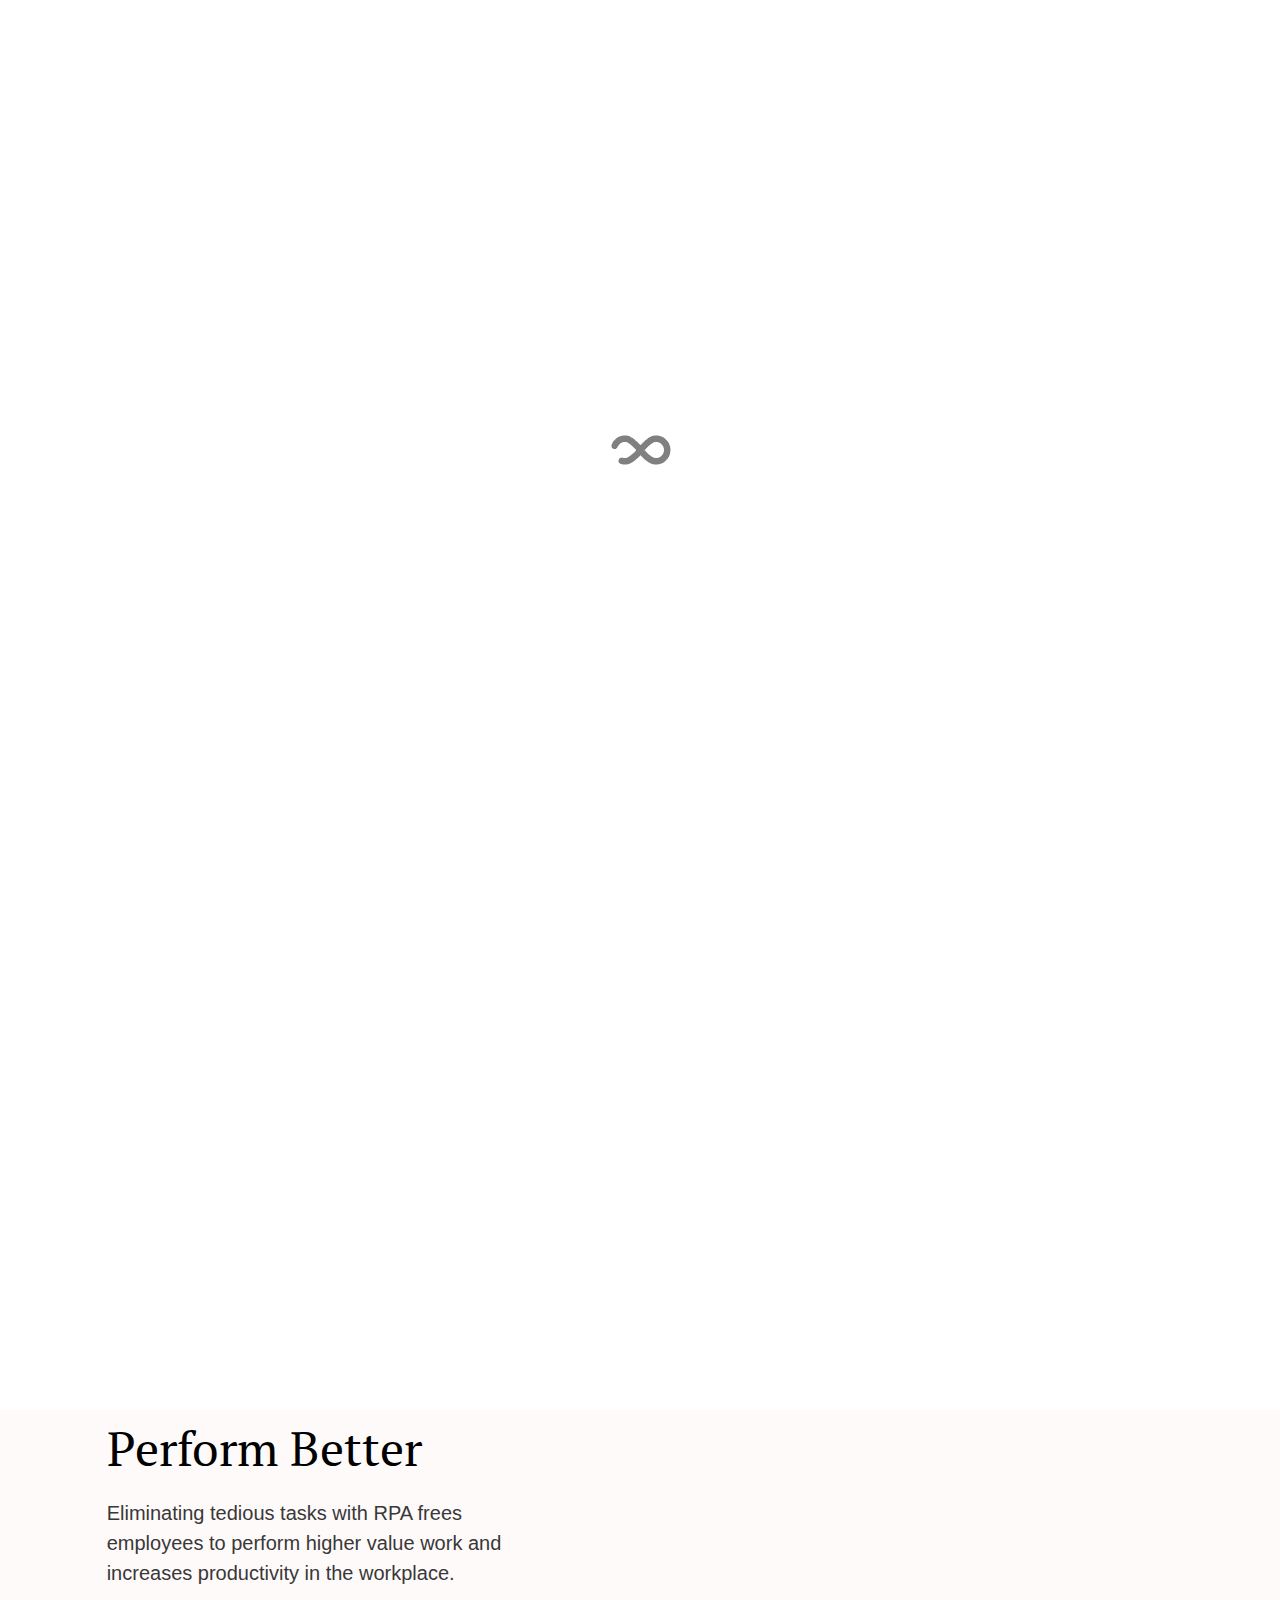
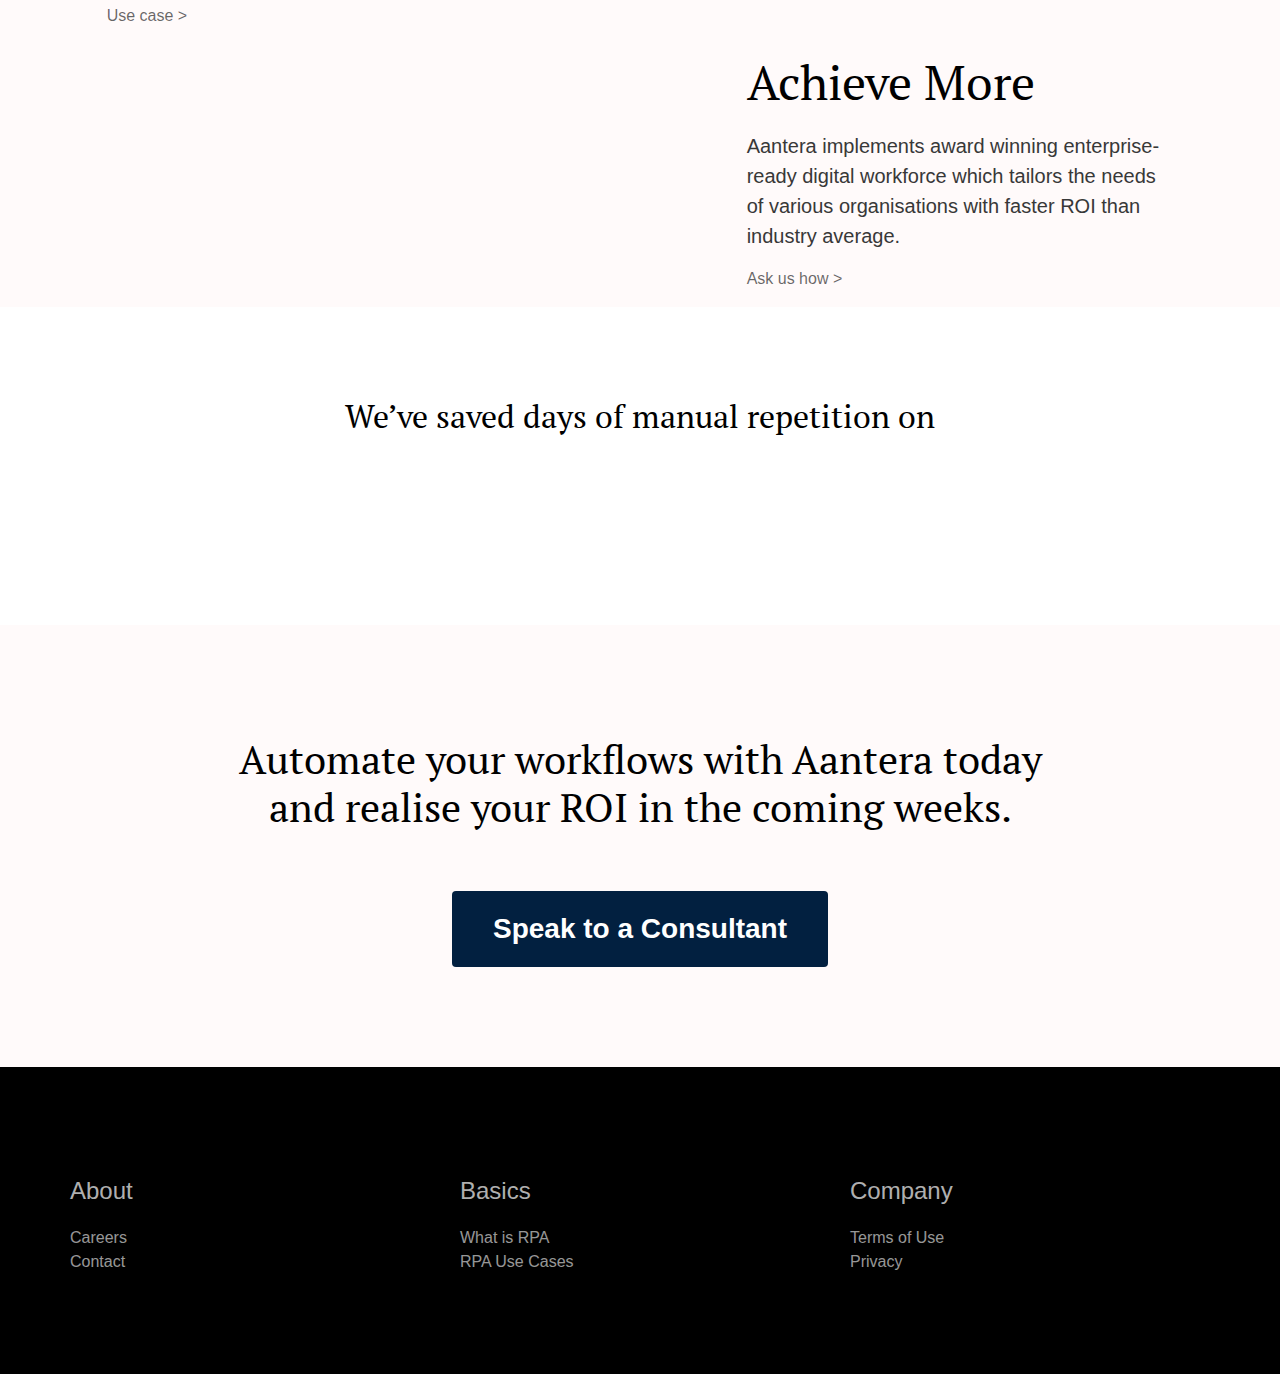
==== commit 5a33feea: "update logo + meta" ====
--- a/index.html
+++ b/index.html
@@ -8,12 +8,13 @@
 	<link rel="canonical" href="aantera.com/index.html" />
     <link rel="shortcut icon" type="image/png" href="favicon.png">
     
-	<link rel="stylesheet" type="text/css" href="./css/bootstrap.min.css?9864">
-	<link rel="stylesheet" type="text/css" href="style.css?8142">
-	<link rel="stylesheet" type="text/css" href="./css/animate.min.css?8794">
+	<link rel="stylesheet" type="text/css" href="./css/bootstrap.min.css?893">
+	<link rel="stylesheet" type="text/css" href="style.css?4781">
+	<link rel="stylesheet" type="text/css" href="./css/animate.min.css?7705">
 	<link rel="stylesheet" type="text/css" href="./css/all.min.css">
 	<link href='https://fonts.googleapis.com/css?family=Ubuntu&display=swap&subset=latin,latin-ext' rel='stylesheet' type='text/css'>
 	<link href='https://fonts.googleapis.com/css?family=PT+Serif&display=swap&subset=latin,latin-ext' rel='stylesheet' type='text/css'>
+	<link href='https://fonts.googleapis.com/css?family=Josefin+Sans&display=swap&subset=latin,latin-ext' rel='stylesheet' type='text/css'>
     <title>Home</title>
 
 
@@ -50,7 +51,7 @@
 <div class="page-container">
     
 <!-- bloc-0 -->
-<div class="bloc bloc-fill-screen bg-hero l-bloc animated fadeIn" id="bloc-0" data-appear-anim-style="fadeIn">
+<div class="bloc bloc-fill-screen bg-hero l-bloc animated fadeIn " id="bloc-0" data-appear-anim-style="fadeIn">
 	<div class="container fill-bloc-top-edge">
 		<div class="row">
 			<div class="col-12">
@@ -258,9 +259,9 @@
 
 
 <!-- Additional JS -->
-<script src="./js/jquery.min.js?8506"></script>
-<script src="./js/bootstrap.bundle.min.js?6785"></script>
-<script src="./js/blocs.min.js?4206"></script>
+<script src="./js/jquery.min.js?589"></script>
+<script src="./js/bootstrap.bundle.min.js?4221"></script>
+<script src="./js/blocs.min.js?3031"></script>
 <script src="./js/lazysizes.min.js" defer></script><!-- Additional JS END -->
 
 
--- a/style.css
+++ b/style.css
@@ -1,6 +1,6 @@
 /*-----------------------------------------------------------------------------------
-	aantera
-	About: A shiny new Blocs website.
+	Aantera Robotic Process Automation (RPA)
+	About: Aantera implements award winning Robotic Process Automation (RPA) with faster ROI than industry average
 	Author: anon
 	Version: 1.0
 	Built with Blocs
@@ -243,6 +243,10 @@
 	margin-top:10px;
 	margin-bottom:20px;
 }
+.mg-lg{
+	margin-top:10px;
+	margin-bottom:40px;
+}
 img.mg-sm,img.mg-md,img.mg-lg{
 	margin-top: 0;
 }
@@ -458,21 +462,25 @@
 	font-family:"PT Serif";
 }
 .link-aantera-style{
-	font-family:Ubuntu;
-	font-weight:bold;
+	font-family:"Josefin Sans";
+	font-weight:normal;
 	background-color:transparent;
+	font-size:28px;
 }
 .link-0-style{
-	font-family:Ubuntu;
-	font-weight:bold;
+	font-family:"Josefin Sans";
+	font-weight:normal;
+	font-size:28px;
 }
 .link-0-aantera-style{
-	font-family:Ubuntu;
-	font-weight:bold;
+	font-family:"Josefin Sans";
+	font-weight:normal;
+	font-size:28px;
 }
 .link-29120-style{
-	font-family:Ubuntu;
-	font-weight:bold;
+	font-family:"Josefin Sans";
+	font-weight:normal;
+	font-size:28px;
 }
 .link-2593-style{
 	font-family:Ubuntu;
@@ -586,6 +594,12 @@
 }
 .ltc-snow:hover{
 	color:#ccc8c8!important;
+}
+.ltc-black{
+	color:#000000!important;
+}
+.ltc-black:hover{
+	color:#000000!important;
 }
 .ltc-dark-lava{
 	color:#383838!important;
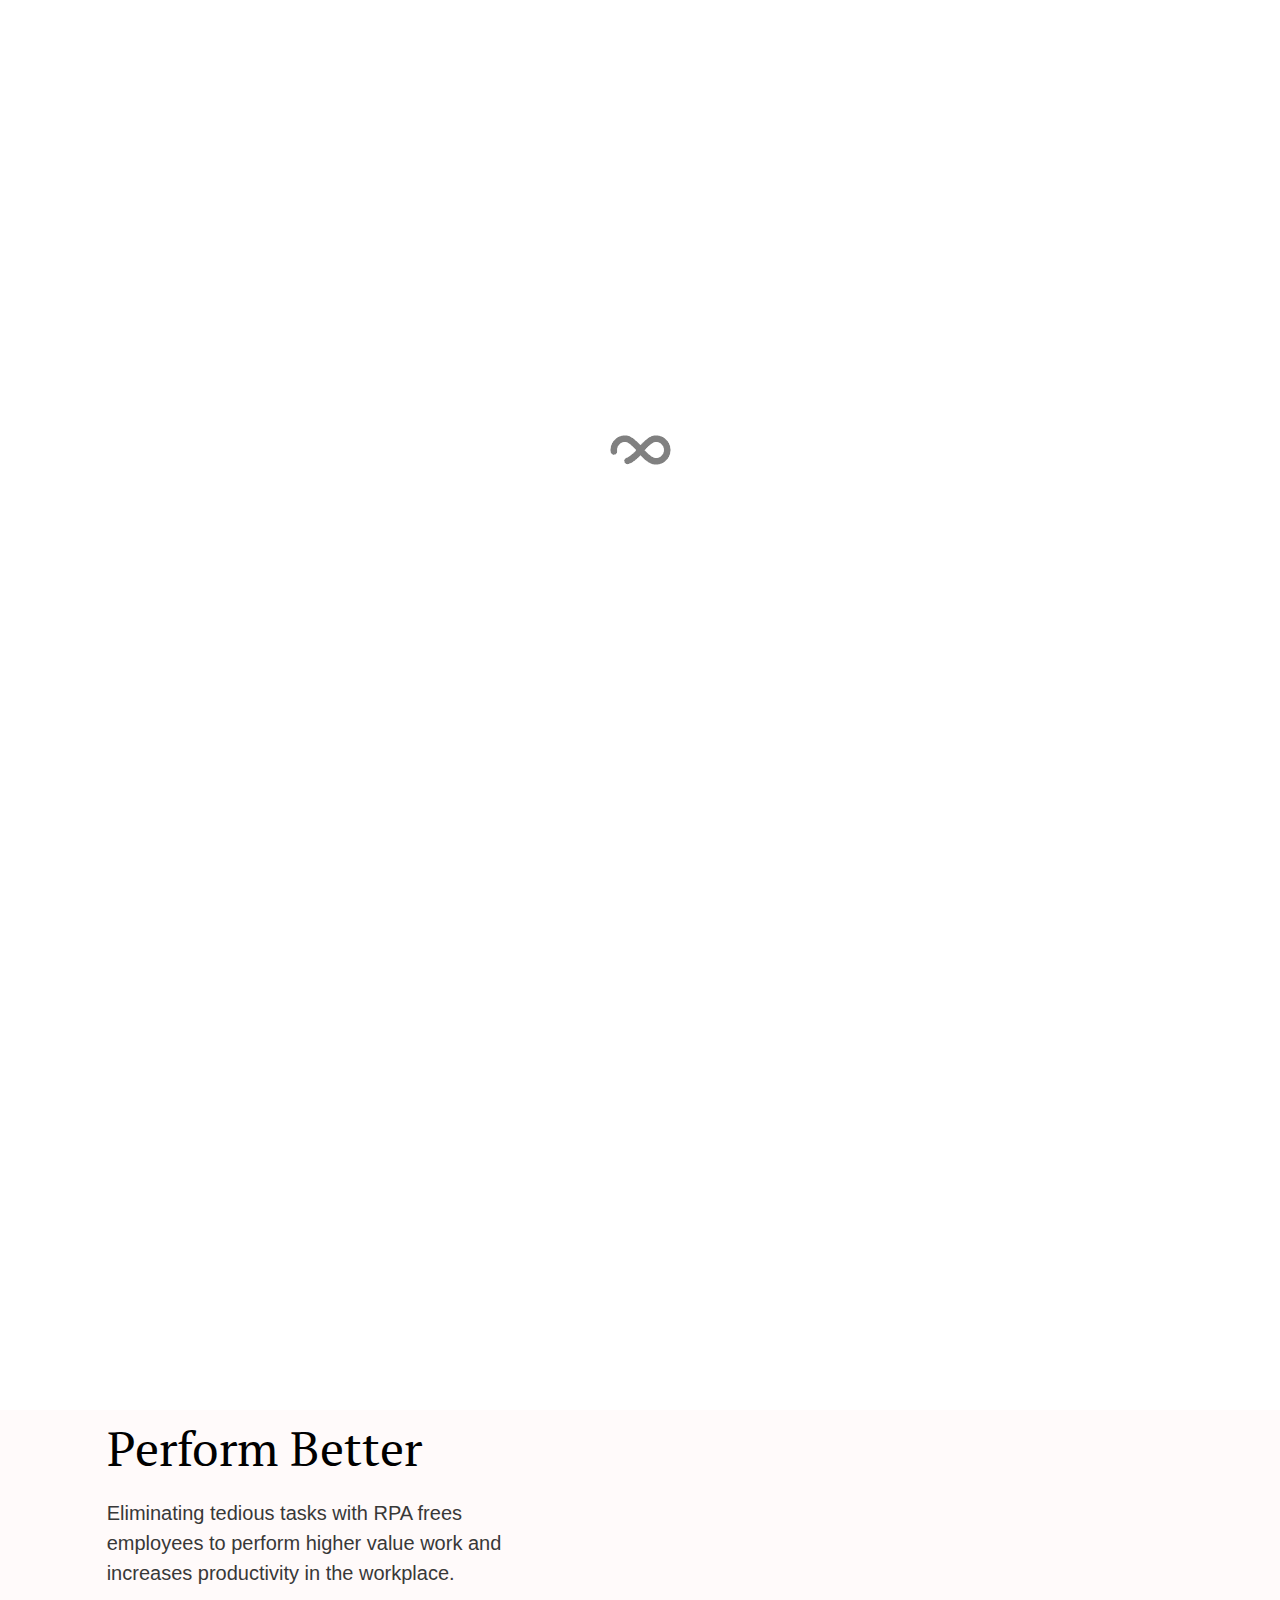
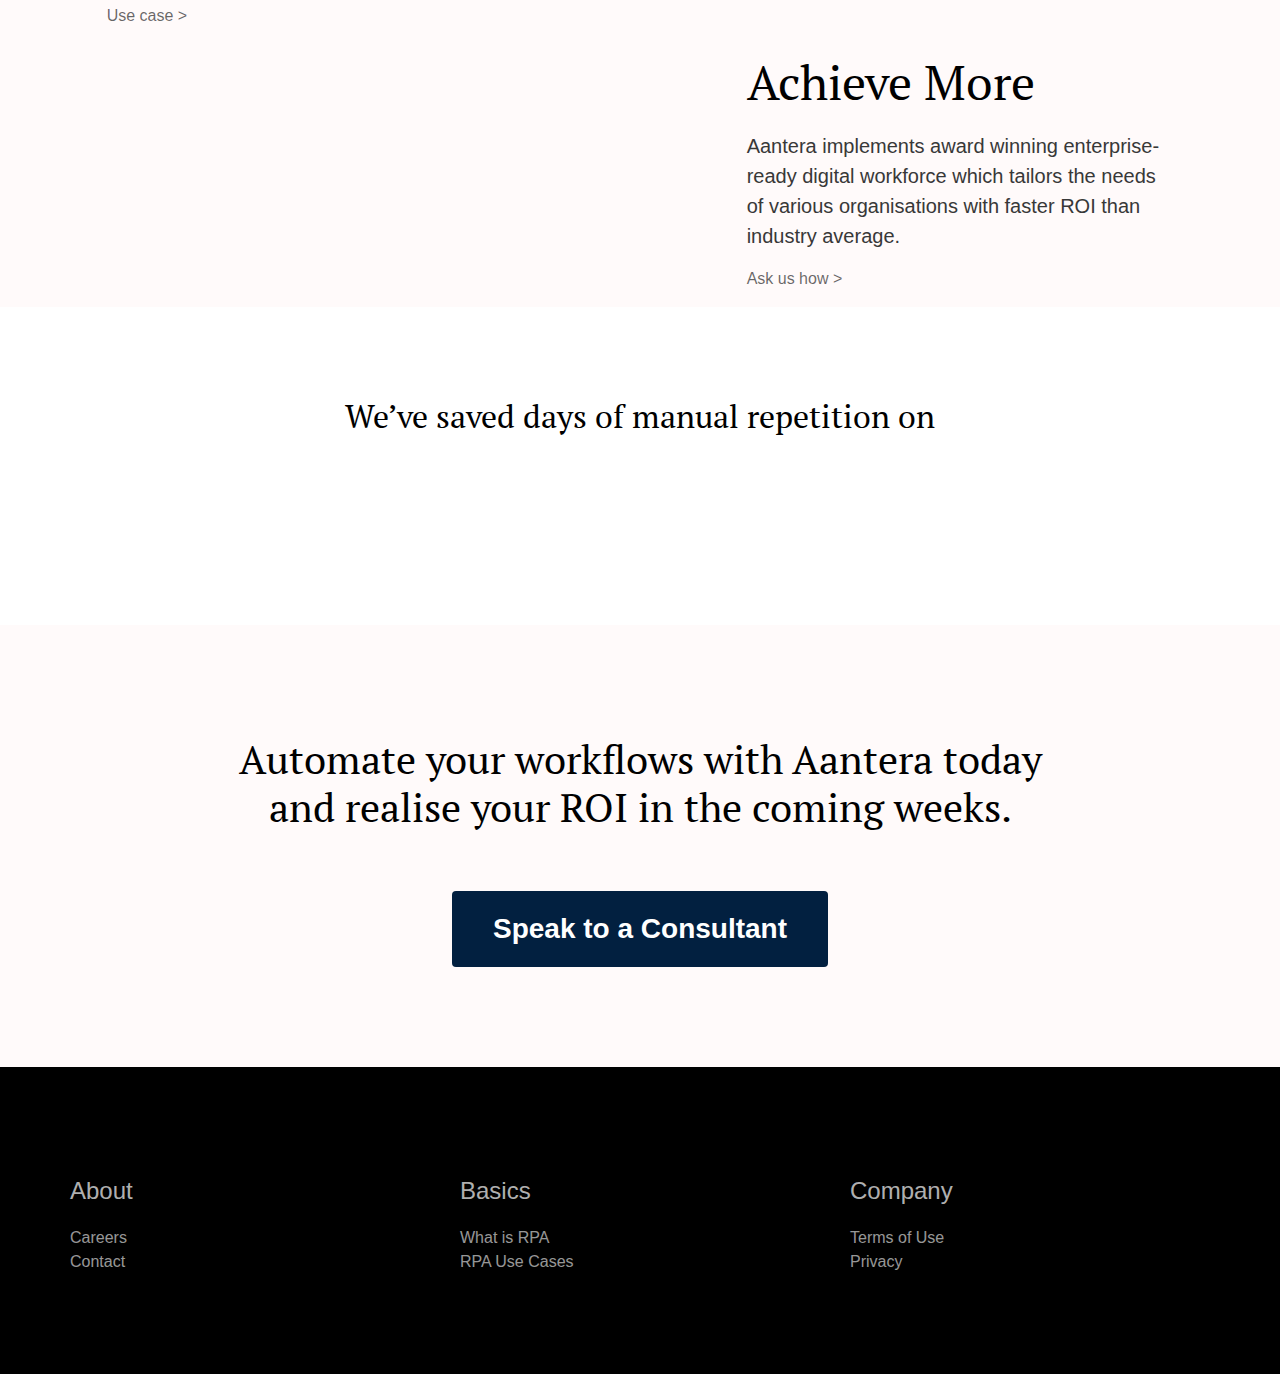
==== commit 65658af5: "change logo to png + color orientation by page" ====
--- a/index.html
+++ b/index.html
@@ -8,13 +8,13 @@
 	<link rel="canonical" href="aantera.com/index.html" />
     <link rel="shortcut icon" type="image/png" href="favicon.png">
     
-	<link rel="stylesheet" type="text/css" href="./css/bootstrap.min.css?893">
-	<link rel="stylesheet" type="text/css" href="style.css?4781">
-	<link rel="stylesheet" type="text/css" href="./css/animate.min.css?7705">
+	<link rel="stylesheet" type="text/css" href="./css/bootstrap.min.css?9332">
+	<link rel="stylesheet" type="text/css" href="style.css?6112">
+	<link rel="stylesheet" type="text/css" href="./css/animate.min.css?9759">
 	<link rel="stylesheet" type="text/css" href="./css/all.min.css">
+	<link href='https://fonts.googleapis.com/css?family=Josefin+Sans&display=swap&subset=latin,latin-ext' rel='stylesheet' type='text/css'>
+	<link href='https://fonts.googleapis.com/css?family=PT+Serif&display=swap&subset=latin,latin-ext' rel='stylesheet' type='text/css'>
 	<link href='https://fonts.googleapis.com/css?family=Ubuntu&display=swap&subset=latin,latin-ext' rel='stylesheet' type='text/css'>
-	<link href='https://fonts.googleapis.com/css?family=PT+Serif&display=swap&subset=latin,latin-ext' rel='stylesheet' type='text/css'>
-	<link href='https://fonts.googleapis.com/css?family=Josefin+Sans&display=swap&subset=latin,latin-ext' rel='stylesheet' type='text/css'>
     <title>Home</title>
 
 
@@ -51,12 +51,12 @@
 <div class="page-container">
     
 <!-- bloc-0 -->
-<div class="bloc bloc-fill-screen bg-hero l-bloc animated fadeIn " id="bloc-0" data-appear-anim-style="fadeIn">
+<div class="bloc bloc-fill-screen bg-hero l-bloc animated fadeIn" id="bloc-0" data-appear-anim-style="fadeIn">
 	<div class="container fill-bloc-top-edge">
 		<div class="row">
 			<div class="col-12">
 				<nav class="navbar row navbar-expand-md navbar-dark" role="navigation">
-					<a class="navbar-brand link-style ltc-snow" href="index.html"><img src="img/lazyload-ph.png" data-src="img/logo-white.svg" alt="logo" class="lazyload" /></a>
+					<a class="navbar-brand link-style ltc-snow" href="index.html"><img src="img/lazyload-ph.png" data-src="img/logo-white.png" alt="logo" class="lazyload" /></a>
 					<button id="nav-toggle" type="button" class="ui-navbar-toggler navbar-toggler border-0 p-0 mr-md-0 ml-auto" data-toggle="collapse" data-target=".navbar-33173" aria-expanded="false" aria-label="Toggle navigation">
 						<span class="navbar-toggler-icon"></span>
 					</button>
@@ -259,9 +259,9 @@
 
 
 <!-- Additional JS -->
-<script src="./js/jquery.min.js?589"></script>
-<script src="./js/bootstrap.bundle.min.js?4221"></script>
-<script src="./js/blocs.min.js?3031"></script>
+<script src="./js/jquery.min.js?2719"></script>
+<script src="./js/bootstrap.bundle.min.js?371"></script>
+<script src="./js/blocs.min.js?2610"></script>
 <script src="./js/lazysizes.min.js" defer></script><!-- Additional JS END -->
 
 
--- a/style.css
+++ b/style.css
@@ -372,8 +372,9 @@
 	font-size:20px;
 }
 .link-style{
-	font-family:Ubuntu;
+	font-family:"Josefin Sans";
 	font-weight:bold;
+	font-size:28px;
 }
 .p-7-style{
 	font-size:20px;
@@ -538,6 +539,9 @@
 }
 .h3-bloc-0-style{
 	width:100%;
+}
+.navbar-brand img{
+	width:120px;
 }
 
 /* = Colour
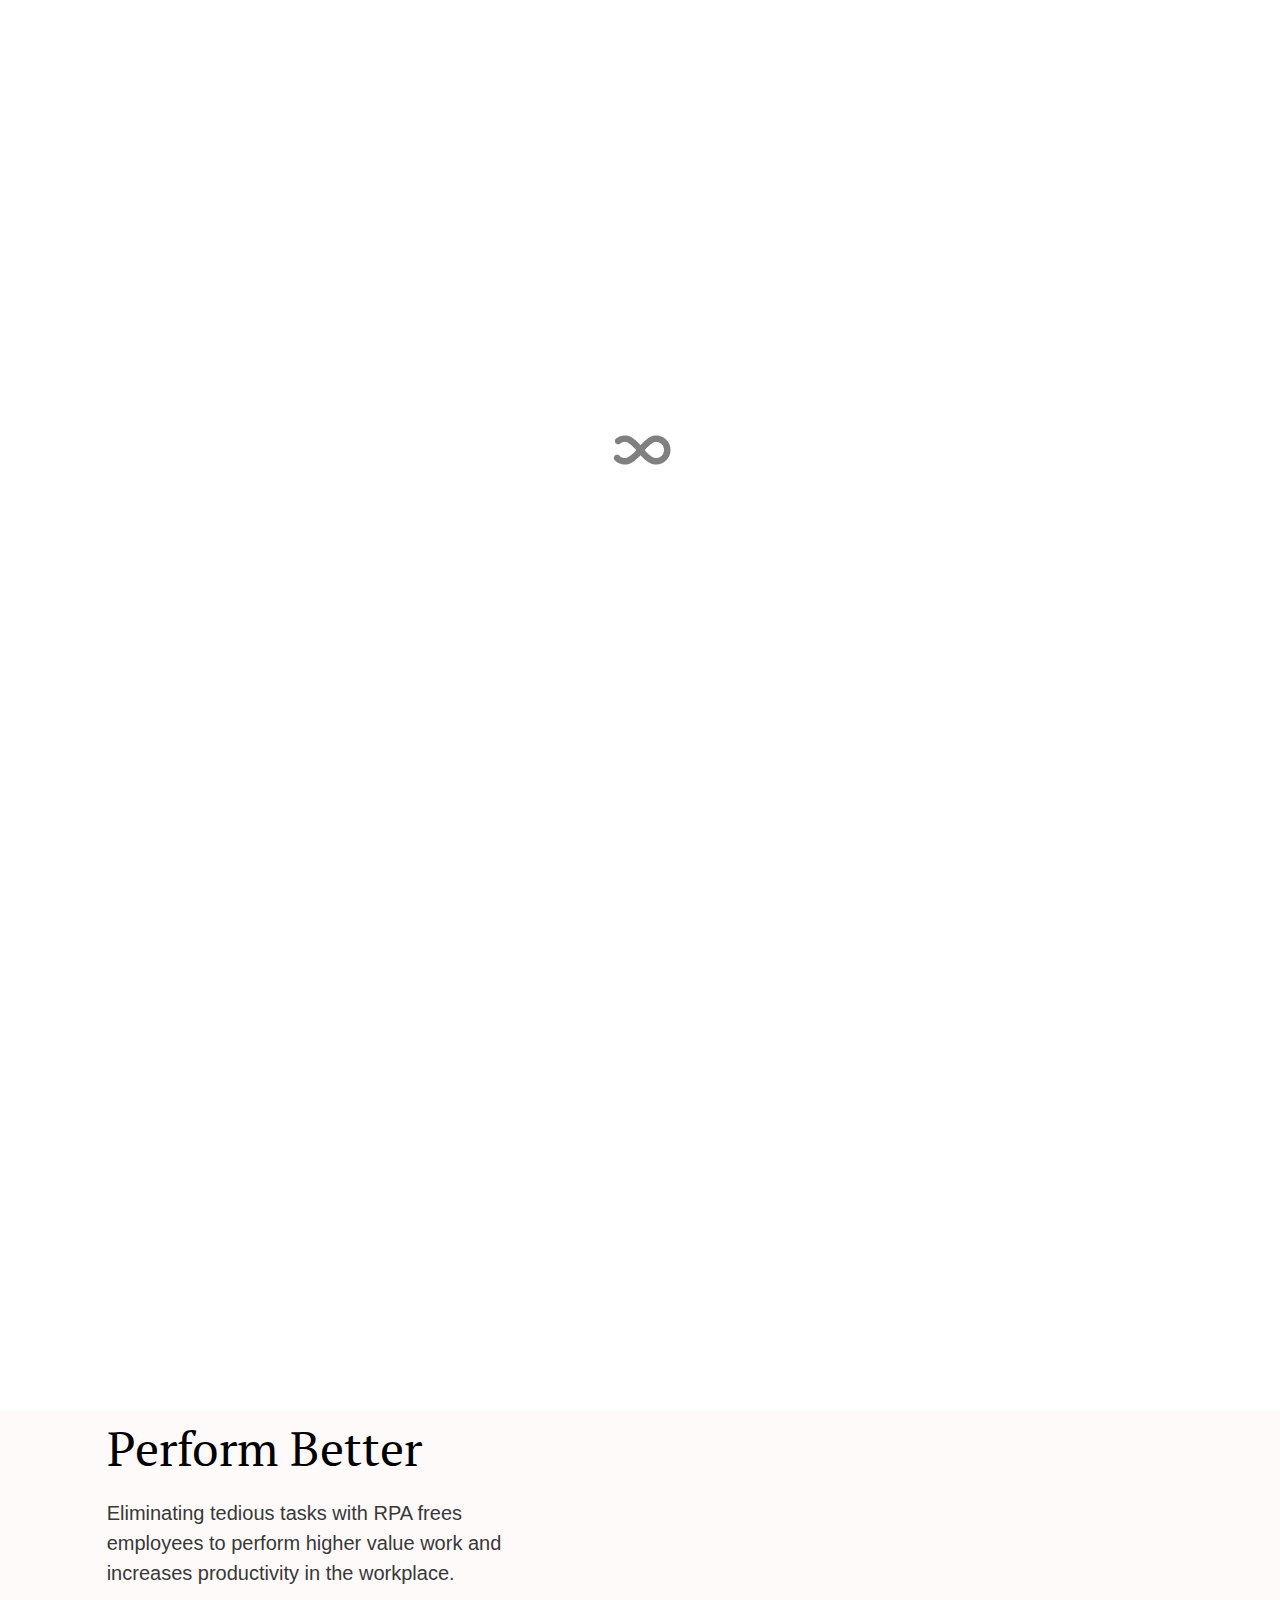
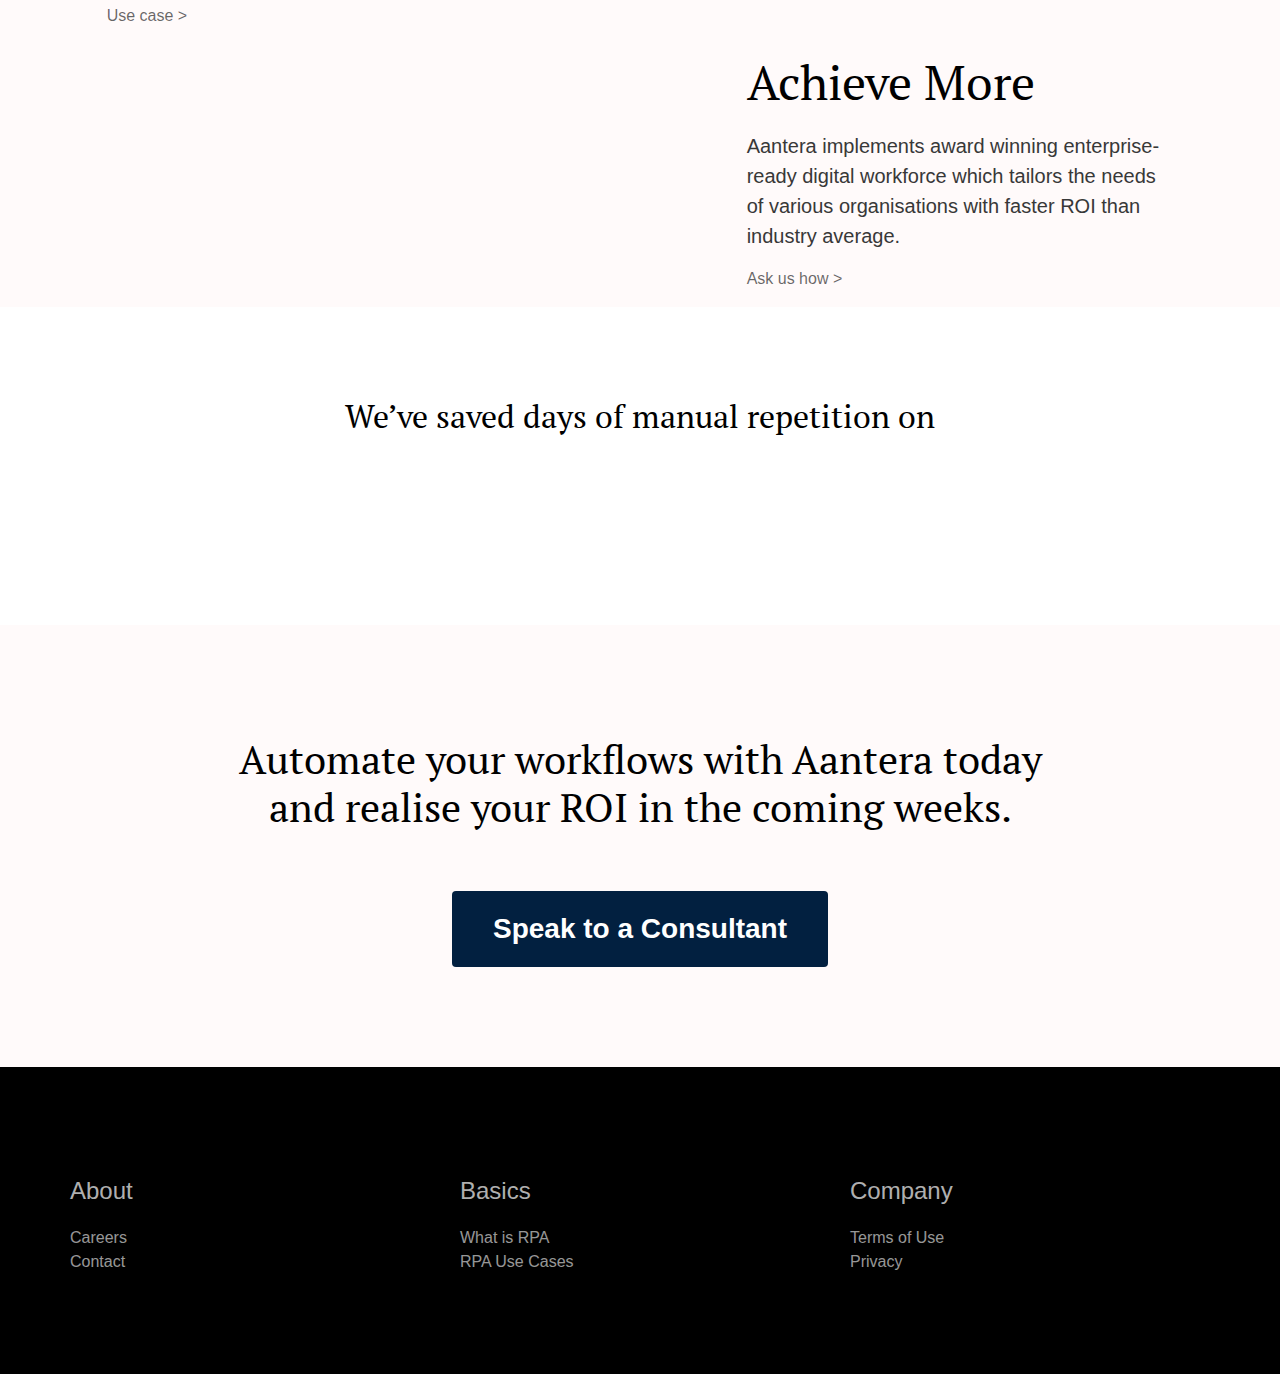
==== commit ab2de43f: "logo update" ====
--- a/index.html
+++ b/index.html
@@ -8,9 +8,9 @@
 	<link rel="canonical" href="aantera.com/index.html" />
     <link rel="shortcut icon" type="image/png" href="favicon.png">
     
-	<link rel="stylesheet" type="text/css" href="./css/bootstrap.min.css?9332">
-	<link rel="stylesheet" type="text/css" href="style.css?6112">
-	<link rel="stylesheet" type="text/css" href="./css/animate.min.css?9759">
+	<link rel="stylesheet" type="text/css" href="./css/bootstrap.min.css?9835">
+	<link rel="stylesheet" type="text/css" href="style.css?2615">
+	<link rel="stylesheet" type="text/css" href="./css/animate.min.css?1490">
 	<link rel="stylesheet" type="text/css" href="./css/all.min.css">
 	<link href='https://fonts.googleapis.com/css?family=Josefin+Sans&display=swap&subset=latin,latin-ext' rel='stylesheet' type='text/css'>
 	<link href='https://fonts.googleapis.com/css?family=PT+Serif&display=swap&subset=latin,latin-ext' rel='stylesheet' type='text/css'>
@@ -51,7 +51,7 @@
 <div class="page-container">
     
 <!-- bloc-0 -->
-<div class="bloc bloc-fill-screen bg-hero l-bloc animated fadeIn" id="bloc-0" data-appear-anim-style="fadeIn">
+<div class="bloc bloc-fill-screen bg-hero l-bloc animated fadeIn " id="bloc-0" data-appear-anim-style="fadeIn">
 	<div class="container fill-bloc-top-edge">
 		<div class="row">
 			<div class="col-12">
@@ -259,9 +259,9 @@
 
 
 <!-- Additional JS -->
-<script src="./js/jquery.min.js?2719"></script>
-<script src="./js/bootstrap.bundle.min.js?371"></script>
-<script src="./js/blocs.min.js?2610"></script>
+<script src="./js/jquery.min.js?1421"></script>
+<script src="./js/bootstrap.bundle.min.js?3757"></script>
+<script src="./js/blocs.min.js?7037"></script>
 <script src="./js/lazysizes.min.js" defer></script><!-- Additional JS END -->
 
 
